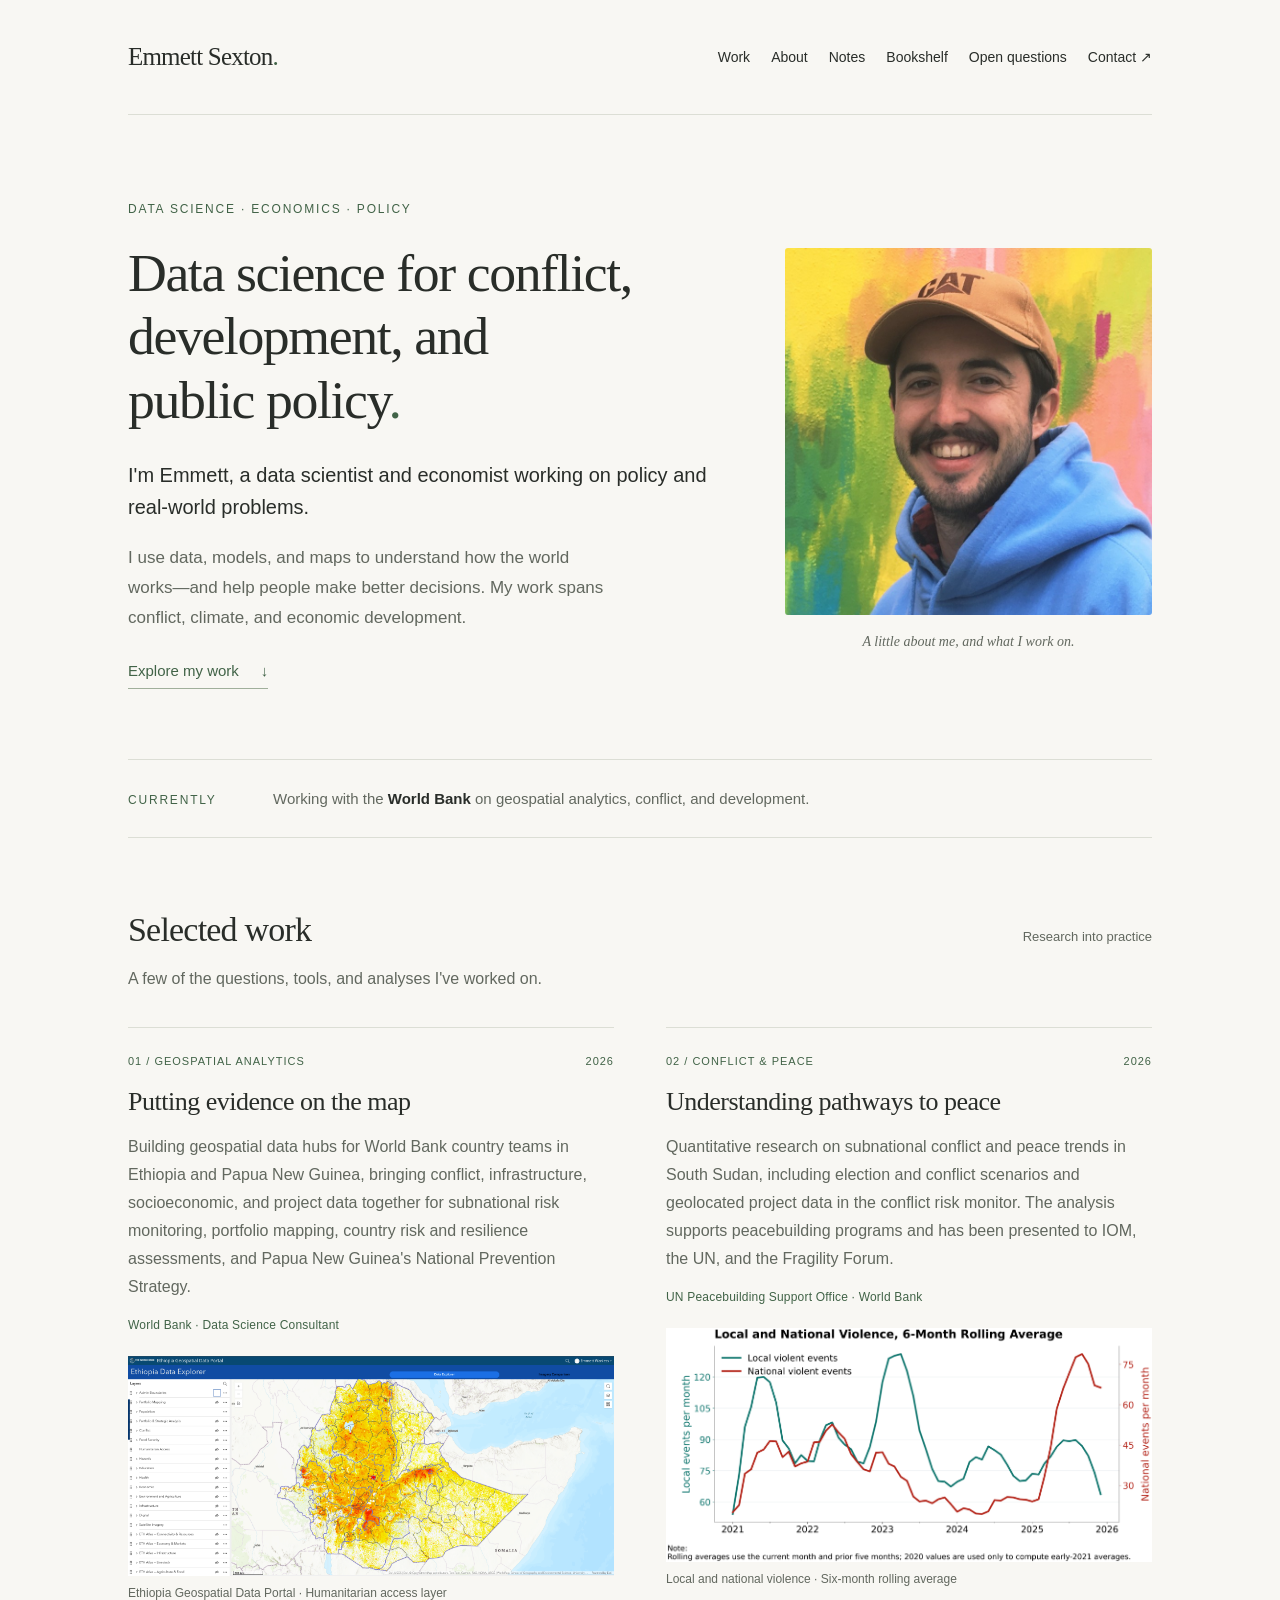
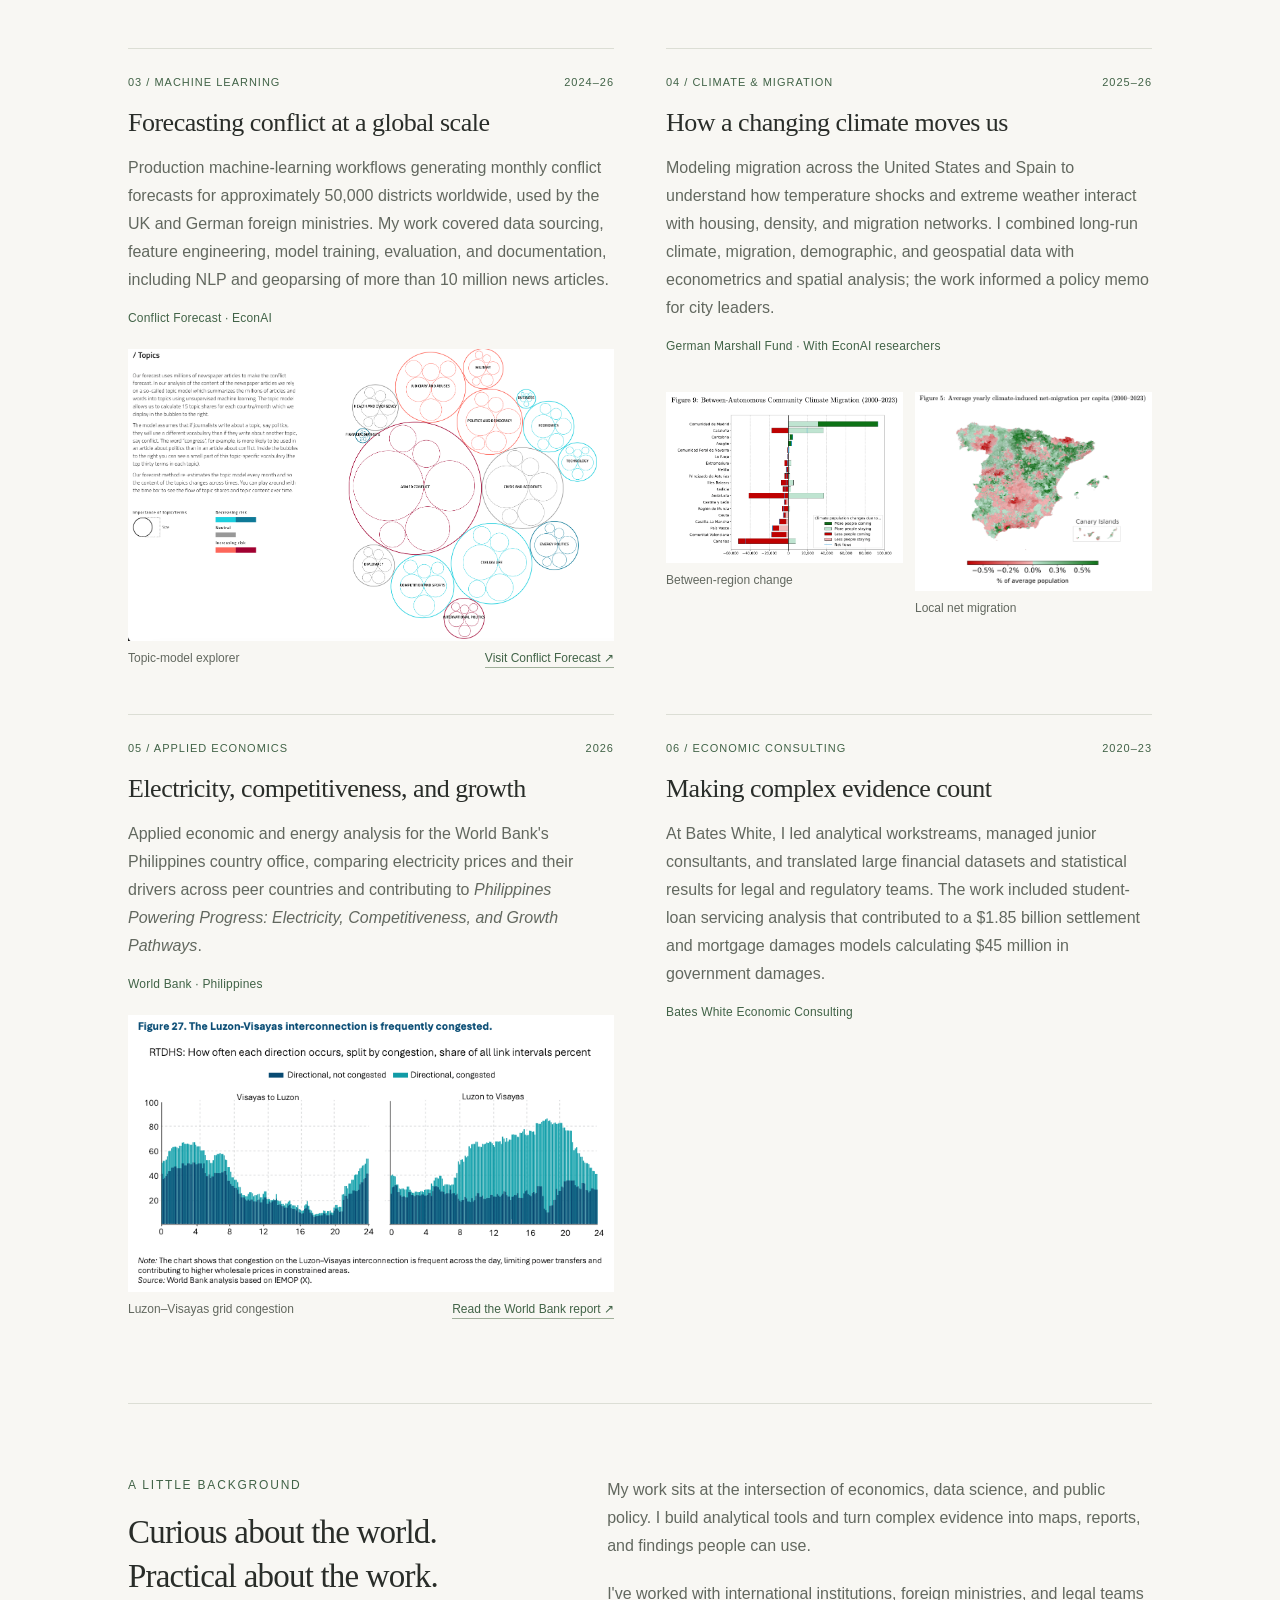
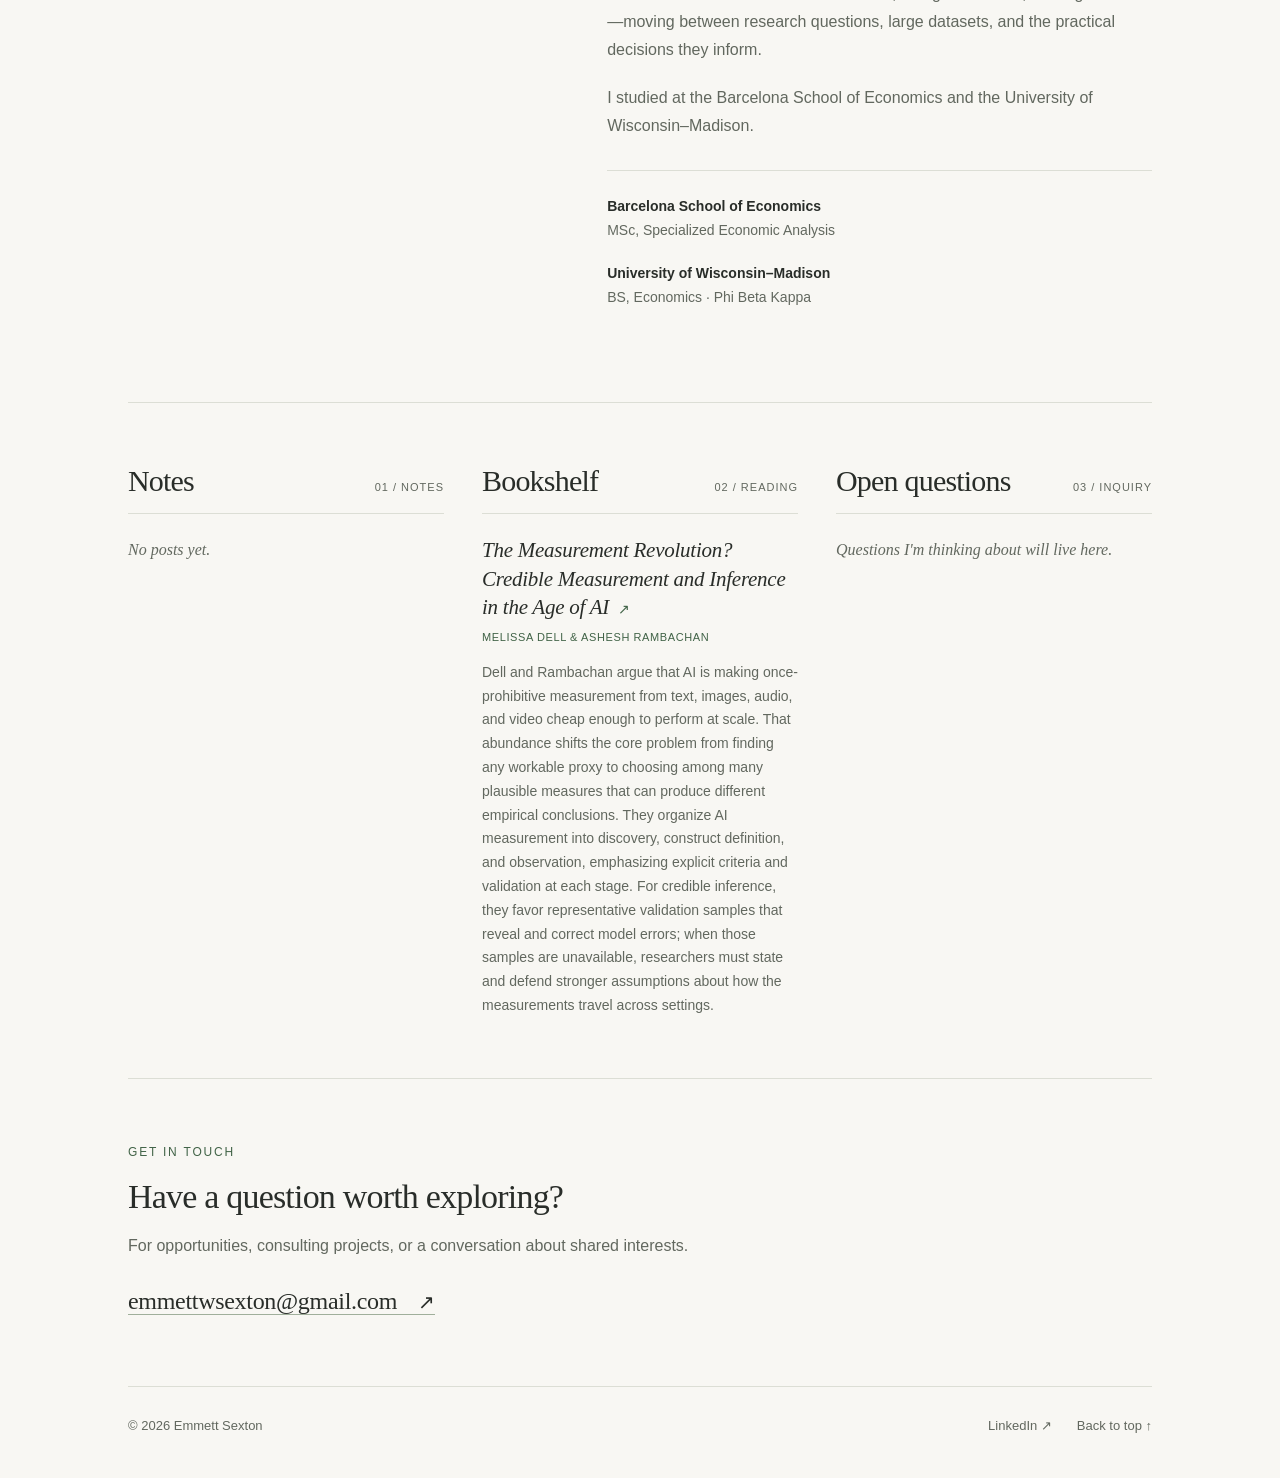
==== index.html @ 6e064595 "Add AI measurement paper to bookshelf" ====
<!doctype html>
<html lang="en">
<head>
<meta charset="utf-8">
<meta name="viewport" content="width=device-width, initial-scale=1">
<meta name="description" content="Emmett Sexton is a data scientist and economist working on policy and real-world problems. Selected work in forecasting, geospatial analytics, and economic research.">
<meta name="theme-color" content="#f8f7f3">
<title>Emmett Sexton — Data scientist & economist</title>
<link rel="stylesheet" href="styles.css">
<link rel="stylesheet" href="work.css">
</head>
<body>
<a class="skip" href="#main">Skip to content</a>
<div class="page">
<header><a class="name" href="#">Emmett Sexton<span class="name-dot">.</span></a><nav aria-label="Main navigation"><a href="#work">Work</a><a href="#about">About</a><a href="#notes">Notes</a><a href="#bookshelf">Bookshelf</a><a href="#open-questions">Open questions</a><a href="#contact">Contact <span aria-hidden="true">↗</span></a></nav></header>
<main id="main">
<section class="intro" aria-labelledby="intro-title">
<div class="intro-copy"><p class="eyebrow">DATA SCIENCE · ECONOMICS · POLICY</p><h1 id="intro-title">Data science for conflict,<br>development, and<br>public policy<span class="accent">.</span></h1><p class="lead">I'm Emmett, a data scientist and economist working on policy and real-world problems.</p><p>I use data, models, and maps to understand how the world works—and help people make better decisions. My work spans conflict, climate, and economic development.</p><a class="text-link" href="#work">Explore my work <span aria-hidden="true">↓</span></a></div>
<figure class="portrait"><img src="assets/emmett-sexton.png" alt="Emmett smiling in a blue hoodie and tan cap in front of a colorful painted wall" width="800" height="800" fetchpriority="high"><figcaption>A little about me, and what I work on.</figcaption></figure>
</section>
<section class="currently" aria-label="Current work"><span class="eyebrow">CURRENTLY</span><p>Working with the <strong>World Bank</strong> on geospatial analytics, conflict, and development.</p></section>
<section id="work" class="section"><div class="section-heading"><h2>Selected work</h2><span class="aside">Research into practice</span></div><p class="section-intro">A few of the questions, tools, and analyses I've worked on.</p>
<div class="projects">
<article class="project"><div class="project-meta"><span>01 / GEOSPATIAL ANALYTICS</span><span>2026</span></div><h3>Putting evidence on the map</h3><p>Building geospatial data hubs for World Bank country teams in Ethiopia and Papua New Guinea, bringing conflict, infrastructure, socioeconomic, and project data together for subnational risk monitoring, portfolio mapping, country risk and resilience assessments, and Papua New Guinea's National Prevention Strategy.</p><p class="project-credit">World Bank · Data Science Consultant</p><figure class="project-visual"><a class="image-link" href="assets/work/ethiopia-geospatial-portal.png" target="_blank" rel="noopener" aria-label="Open the Ethiopia Geospatial Data Portal image at full size"><img src="assets/work/ethiopia-geospatial-portal.png" alt="Ethiopia Geospatial Data Portal showing a humanitarian access layer across the country" width="1704" height="770" loading="lazy"></a><figcaption>Ethiopia Geospatial Data Portal · Humanitarian access layer</figcaption></figure></article>
<article class="project"><div class="project-meta"><span>02 / CONFLICT & PEACE</span><span>2026</span></div><h3>Understanding pathways to peace</h3><p>Quantitative research on subnational conflict and peace trends in South Sudan, including election and conflict scenarios and geolocated project data in the conflict risk monitor. The analysis supports peacebuilding programs and has been presented to IOM, the UN, and the Fragility Forum.</p><p class="project-credit">UN Peacebuilding Support Office · World Bank</p><figure class="project-visual"><a class="image-link" href="assets/work/south-sudan-local-national-violence.png" target="_blank" rel="noopener" aria-label="Open the South Sudan local and national violence chart at full size"><img src="assets/work/south-sudan-local-national-violence.png" alt="Six-month rolling averages of local and national violent events in South Sudan from 2021 through 2025" width="4050" height="1950" loading="lazy"></a><figcaption>Local and national violence · Six-month rolling average</figcaption></figure></article>
<article class="project"><div class="project-meta"><span>03 / MACHINE LEARNING</span><span>2024–26</span></div><h3>Forecasting conflict at a global scale</h3><p>Production machine-learning workflows generating monthly conflict forecasts for approximately 50,000 districts worldwide, used by the UK and German foreign ministries. My work covered data sourcing, feature engineering, model training, evaluation, and documentation, including NLP and geoparsing of more than 10 million news articles.</p><p class="project-credit">Conflict Forecast · EconAI</p><figure class="project-visual"><a class="image-link" href="https://conflictforecast.org/" target="_blank" rel="noopener" aria-label="Visit the Conflict Forecast platform"><img src="assets/work/conflict-forecast-topics.png" alt="Conflict Forecast topic explorer grouping terms from newspaper articles into topics used by the forecasting model" width="1439" height="865" loading="lazy"></a><figcaption><span>Topic-model explorer</span><a class="visual-link" href="https://conflictforecast.org/" target="_blank" rel="noopener">Visit Conflict Forecast <span aria-hidden="true">↗</span></a></figcaption></figure></article>
<article class="project"><div class="project-meta"><span>04 / CLIMATE & MIGRATION</span><span>2025–26</span></div><h3>How a changing climate moves us</h3><p>Modeling migration across the United States and Spain to understand how temperature shocks and extreme weather interact with housing, density, and migration networks. I combined long-run climate, migration, demographic, and geospatial data with econometrics and spatial analysis; the work informed a policy memo for city leaders.</p><p class="project-credit">German Marshall Fund · With EconAI researchers</p><div class="project-visuals"><figure class="project-visual"><a class="image-link" href="assets/work/spain-climate-migration-regions.png" target="_blank" rel="noopener" aria-label="Open the regional climate migration chart at full size"><img src="assets/work/spain-climate-migration-regions.png" alt="Estimated climate-induced population change across Spain's autonomous communities from 2000 to 2023" width="767" height="555" loading="lazy"></a><figcaption>Between-region change</figcaption></figure><figure class="project-visual"><a class="image-link" href="assets/work/spain-climate-migration-map.png" target="_blank" rel="noopener" aria-label="Open the climate-induced net migration map at full size"><img src="assets/work/spain-climate-migration-map.png" alt="Map of estimated average annual climate-induced net migration per capita across Spain from 2000 to 2023" width="576" height="485" loading="lazy"></a><figcaption>Local net migration</figcaption></figure></div></article>
<article class="project"><div class="project-meta"><span>05 / APPLIED ECONOMICS</span><span>2026</span></div><h3>Electricity, competitiveness, and growth</h3><p>Applied economic and energy analysis for the World Bank's Philippines country office, comparing electricity prices and their drivers across peer countries and contributing to <em>Philippines Powering Progress: Electricity, Competitiveness, and Growth Pathways</em>.</p><p class="project-credit">World Bank · Philippines</p><figure class="project-visual"><a class="image-link" href="https://documents.worldbank.org/en/publication/documents-reports/documentdetail/099080226035594069" target="_blank" rel="noopener" aria-label="Open the World Bank Philippines electricity report"><img src="assets/work/philippines-grid-congestion.png" alt="Chart showing frequent congestion on the Luzon–Visayas electricity interconnection throughout the day" width="691" height="394" loading="lazy"></a><figcaption><span>Luzon–Visayas grid congestion</span><a class="visual-link" href="https://documents.worldbank.org/en/publication/documents-reports/documentdetail/099080226035594069" target="_blank" rel="noopener">Read the World Bank report <span aria-hidden="true">↗</span></a></figcaption></figure></article>
<article class="project"><div class="project-meta"><span>06 / ECONOMIC CONSULTING</span><span>2020–23</span></div><h3>Making complex evidence count</h3><p>At Bates White, I led analytical workstreams, managed junior consultants, and translated large financial datasets and statistical results for legal and regulatory teams. The work included student-loan servicing analysis that contributed to a $1.85 billion settlement and mortgage damages models calculating $45 million in government damages.</p><p class="project-credit">Bates White Economic Consulting</p></article>
</div></section>
<section id="about" class="section about"><div><p class="eyebrow">A LITTLE BACKGROUND</p><h2>Curious about the world.<br>Practical about the work.</h2></div><div class="about-copy"><p>My work sits at the intersection of economics, data science, and public policy. I build analytical tools and turn complex evidence into maps, reports, and findings people can use.</p><p>I've worked with international institutions, foreign ministries, and legal teams—moving between research questions, large datasets, and the practical decisions they inform.</p><p>I studied at the Barcelona School of Economics and the University of Wisconsin–Madison.</p><div class="education"><div><p><strong>Barcelona School of Economics</strong><br>MSc, Specialized Economic Analysis</p></div><div><p><strong>University of Wisconsin–Madison</strong><br>BS, Economics · Phi Beta Kappa</p></div></div></div></section>
<div class="shelves"><section id="notes" class="shelf"><div class="section-heading"><h2>Notes</h2><span class="aside">01 / NOTES</span></div><p class="empty">No posts yet.</p></section><section id="bookshelf" class="shelf"><div class="section-heading"><h2>Bookshelf</h2><span class="aside">02 / READING</span></div><article class="book-entry"><h3><a href="https://arxiv.org/pdf/2608.23524" target="_blank" rel="noopener"><em>The Measurement Revolution? Credible Measurement and Inference in the Age of AI</em> <span aria-hidden="true">↗</span></a></h3><p class="book-meta">Melissa Dell &amp; Ashesh Rambachan</p><p class="book-summary">Dell and Rambachan argue that AI is making once-prohibitive measurement from text, images, audio, and video cheap enough to perform at scale. That abundance shifts the core problem from finding any workable proxy to choosing among many plausible measures that can produce different empirical conclusions. They organize AI measurement into discovery, construct definition, and observation, emphasizing explicit criteria and validation at each stage. For credible inference, they favor representative validation samples that reveal and correct model errors; when those samples are unavailable, researchers must state and defend stronger assumptions about how the measurements travel across settings.</p></article></section><section id="open-questions" class="shelf"><div class="section-heading"><h2>Open questions</h2><span class="aside">03 / INQUIRY</span></div><p class="empty">Questions I'm thinking about will live here.</p></section></div>
<section id="contact" class="section contact"><p class="eyebrow">GET IN TOUCH</p><h2>Have a question worth exploring?</h2><p>For opportunities, consulting projects, or a conversation about shared interests.</p><a class="email" href="mailto:emmettwsexton@gmail.com">emmettwsexton@gmail.com <span aria-hidden="true">↗</span></a></section>
</main><footer><span>© 2026 Emmett Sexton</span><div><a href="https://www.linkedin.com/in/emmett-sexton/">LinkedIn <span aria-hidden="true">↗</span></a><a href="#">Back to top ↑</a></div></footer>
</div>
</body></html>
---- styles.css ----
:root{color-scheme:light;--paper:#f8f7f3;--ink:#292d29;--muted:#62685f;--green:#416347;--line:#dcded5;--soft:#eeefe8}*{box-sizing:border-box}html{scroll-behavior:smooth;scroll-padding-top:35px}body{margin:0;background:var(--paper);color:var(--ink);font:17px/1.75 -apple-system,BlinkMacSystemFont,"Segoe UI",sans-serif;-webkit-font-smoothing:antialiased}.page{max-width:1120px;margin:auto;padding:0 48px}a{color:inherit;text-decoration:none}a:hover{color:var(--green)}a:focus-visible{outline:2px solid var(--green);outline-offset:6px}.skip{position:absolute;top:-100px;left:16px;background:var(--paper);padding:12px;z-index:2}.skip:focus{top:10px}header{display:flex;align-items:center;justify-content:space-between;gap:24px;padding:35px 0;border-bottom:1px solid var(--line)}.name{font-family:Georgia,serif;font-size:25px;letter-spacing:-.8px}.name-dot{color:var(--green)}nav{display:flex;gap:21px;font-size:14px}nav a{padding:6px 0;white-space:nowrap}.intro{display:grid;grid-template-columns:1.6fr 1fr;gap:70px;align-items:center;padding:85px 0 70px}.eyebrow{font:500 12px/1.5 -apple-system,BlinkMacSystemFont,"Segoe UI",sans-serif;letter-spacing:1.8px;color:var(--green);margin:0 0 24px}h1,h2,h3{font-family:Georgia,"Times New Roman",serif;font-weight:400;line-height:1.18;letter-spacing:-1.4px}h1{font-size:clamp(36px,4.2vw,54px);margin:0 0 27px}.accent{color:var(--green)}p{margin:0 0 20px}.lead{font-size:20px;line-height:1.6}.intro-copy>p:not(.eyebrow):not(.lead){color:var(--muted);max-width:490px}.text-link{display:inline-flex;gap:22px;align-items:center;font-size:15px;color:var(--green);border-bottom:1px solid #a0af9b;padding-bottom:3px;margin-top:6px}.portrait{margin:15px 0 0;transform:none}.portrait img{display:block;width:100%;height:auto;aspect-ratio:1;object-fit:cover;border-radius:3px}.portrait figcaption{font-family:Georgia,serif;font-size:14px;font-style:italic;text-align:center;color:var(--muted);margin-top:15px;transform:none}.currently{display:grid;grid-template-columns:125px 1fr;gap:20px;padding:26px 0;border-top:1px solid var(--line);border-bottom:1px solid var(--line);align-items:baseline}.currently .eyebrow{margin:0}.currently p{font-size:15px;line-height:1.7;margin:0;color:var(--muted)}strong{font-weight:550;color:var(--ink)}.section{padding:72px 0;border-bottom:1px solid var(--line)}.section-heading{display:flex;justify-content:space-between;align-items:baseline;gap:16px}h2{font-size:34px;margin:0 0 15px;letter-spacing:-.8px}.aside{font-size:13px;color:var(--muted)}.section-intro{color:var(--muted);font-size:16px;margin-bottom:34px}.projects{display:grid;grid-template-columns:1fr 1fr;column-gap:52px;row-gap:34px}.project{border-top:1px solid var(--line);padding-top:24px}.project-meta{display:flex;justify-content:space-between;gap:10px;color:var(--green);font-size:11px;letter-spacing:1px;margin-bottom:16px}.project h3{font-size:26px;letter-spacing:-.5px;margin:0 0 15px}.project>p{font-size:16px;color:var(--muted);line-height:1.75;margin-bottom:15px}.project>.project-credit{font-size:12px;line-height:1.5;color:var(--green);letter-spacing:.2px}.about{display:grid;grid-template-columns:1fr 1.3fr;gap:60px}.about h2{font-size:33px;line-height:1.35}.about .eyebrow{margin-bottom:16px}.about-copy{font-size:16px;color:var(--muted)}.education{margin-top:30px;border-top:1px solid var(--line);padding-top:24px}.education>div{display:flex;gap:24px}.education p{font-size:14px;line-height:1.7}.shelves{display:grid;grid-template-columns:repeat(3,1fr);gap:38px;padding:60px 0;border-bottom:1px solid var(--line)}.shelf h2{font-size:30px}.shelf .aside{font-size:11px;letter-spacing:1px}.empty,.book-entry{padding-top:22px;border-top:1px solid var(--line)}.empty{font-family:Georgia,serif;font-style:italic;color:var(--muted);font-size:16px;margin-bottom:0}.book-entry h3{font-size:21px;line-height:1.35;letter-spacing:-.25px;margin:0 0 8px}.book-entry h3 span{font-family:-apple-system,BlinkMacSystemFont,"Segoe UI",sans-serif;font-size:14px;color:var(--green);margin-left:4px}.book-meta{font-size:11px;line-height:1.5;letter-spacing:.6px;text-transform:uppercase;color:var(--green);margin-bottom:15px}.book-summary{font-size:14px;line-height:1.7;color:var(--muted);margin-bottom:0}.contact{padding:64px 0}.contact .eyebrow{margin-bottom:16px}.contact p:not(.eyebrow){color:var(--muted);font-size:16px}.email{font-family:Georgia,serif;font-size:24px;letter-spacing:-.3px;border-bottom:1px solid #a0af9b;overflow-wrap:anywhere}.email span{font-family:Arial,sans-serif;font-size:20px;margin-left:15px}footer{display:flex;justify-content:space-between;gap:20px;padding:28px 0 40px;font-size:13px;color:var(--muted)}footer div{display:flex;gap:25px}@media(min-width:1500px){.intro{padding-top:100px;padding-bottom:85px}}@media(max-width:860px){header{align-items:flex-start;flex-direction:column}nav{gap:20px;flex-wrap:wrap}}@media(max-width:760px){.page{padding:0 25px}header{padding:23px 0;gap:14px}nav{gap:8px 20px}.intro{grid-template-columns:1fr;gap:36px;padding:48px 0}.intro-copy{max-width:550px}.portrait{width:225px;justify-self:start;margin:0 0 0 5px}.portrait figcaption{font-size:12px}h1{font-size:43px}.currently{grid-template-columns:1fr;gap:10px}.projects{grid-template-columns:1fr;gap:30px}.section{padding:48px 0}.about{grid-template-columns:1fr;gap:18px}.shelves{grid-template-columns:1fr;gap:38px;padding:42px 0}.shelf .section-heading{display:flex}.shelf .aside{display:block}.section-heading>.aside{display:none}.email{font-size:20px}footer{flex-wrap:wrap}}@media(prefers-reduced-motion:reduce){html{scroll-behavior:auto}}
---- work.css ----
.project-visual {
  margin: 22px 0 12px;
}

.image-link {
  display: block;
  overflow: hidden;
  line-height: 0;
}

.image-link img {
  display: block;
  width: 100%;
  height: auto;
  transition: opacity .2s;
}

.image-link:hover img {
  opacity: .88;
}

.image-link:focus-visible {
  outline: 2px solid var(--green);
  outline-offset: 4px;
}

.project-visual figcaption {
  display: flex;
  justify-content: space-between;
  gap: 12px;
  margin-top: 8px;
  color: var(--muted);
  font-size: 12px;
  line-height: 1.5;
}

.visual-link {
  color: var(--green);
  border-bottom: 1px solid #a0af9b;
  white-space: nowrap;
}

.project-visuals {
  display: grid;
  grid-template-columns: 1fr 1fr;
  gap: 12px;
}

.project-visuals .project-visual {
  margin-bottom: 12px;
}

.project-visuals figcaption {
  display: block;
}

@media (max-width: 760px) {
  h1 {
    font-size: 40px;
  }
}

@media (max-width: 430px) {
  .project-visual figcaption {
    display: block;
  }

  .visual-link {
    display: inline-block;
    margin-top: 5px;
    white-space: normal;
  }
}

@media (prefers-reduced-motion: reduce) {
  .image-link img {
    transition: none;
  }
}
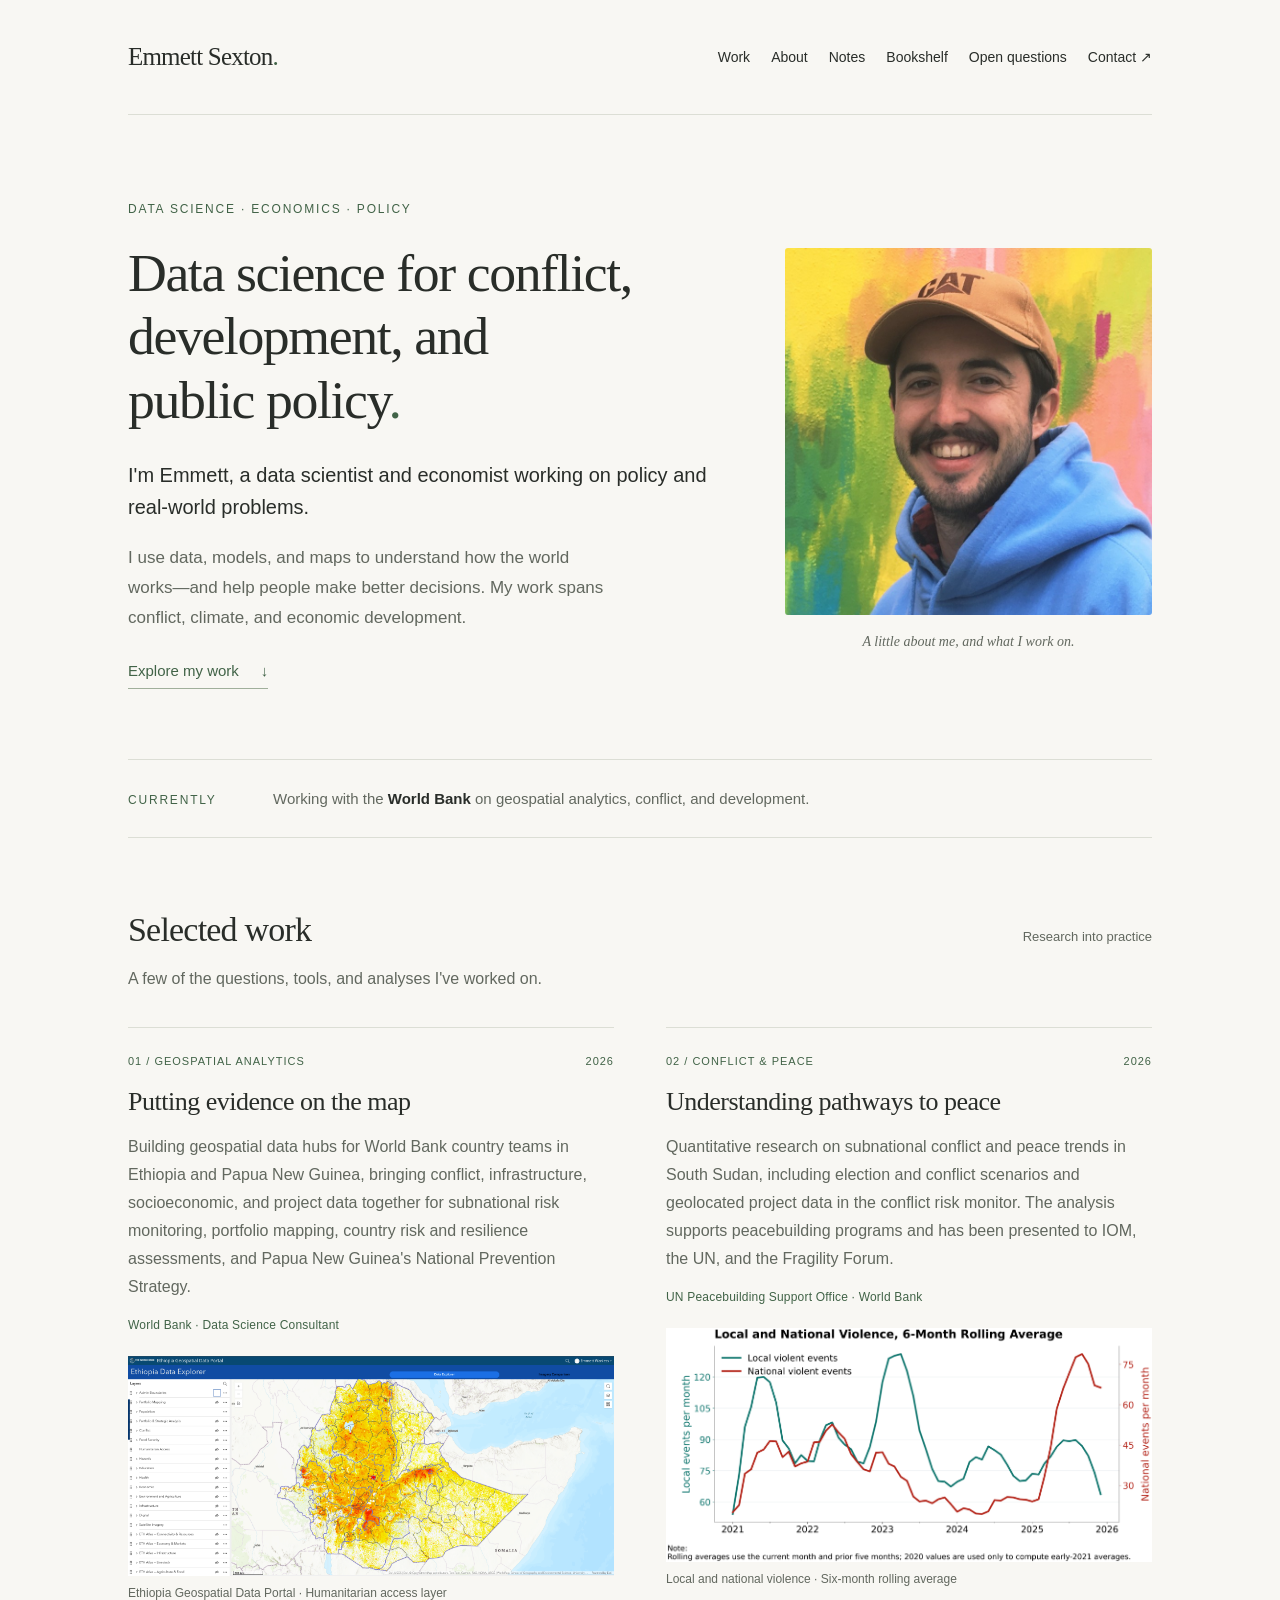
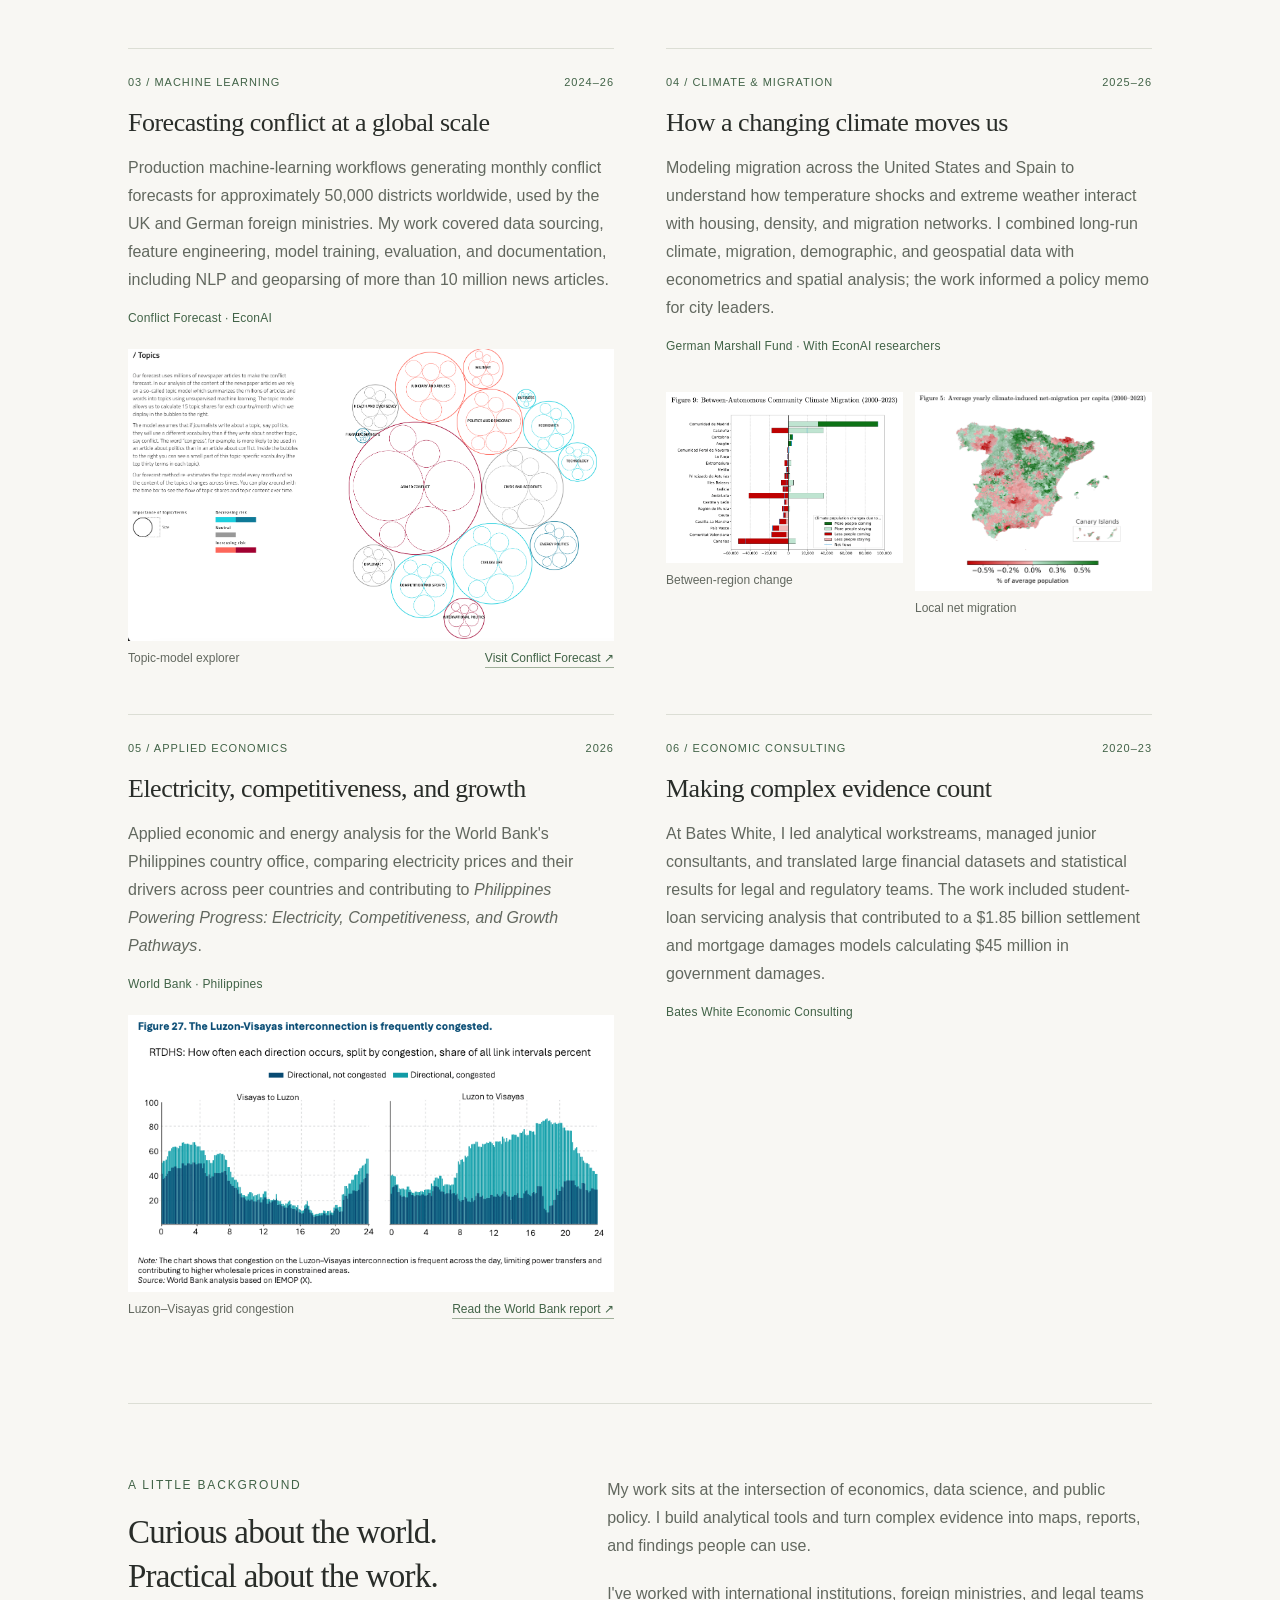
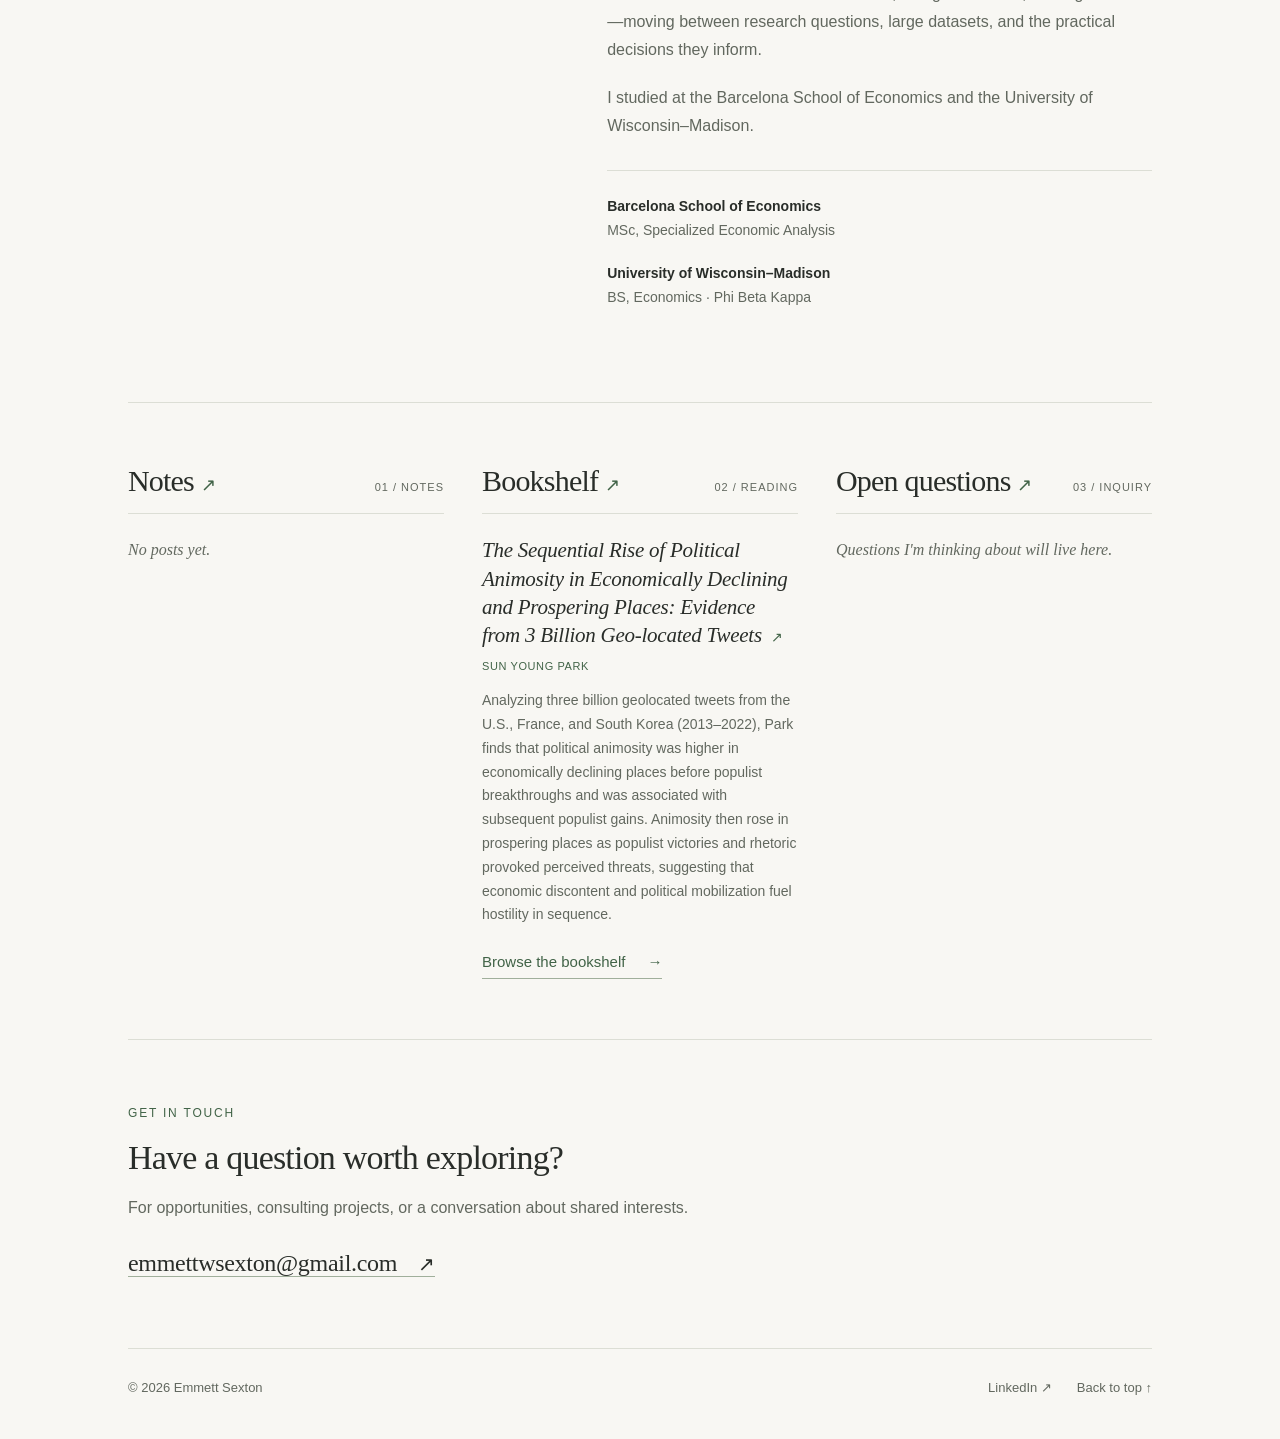
==== commit 0935998e: "Add reading summary and dedicated notes bookshelf and questions pages" ====
--- a/index.html
+++ b/index.html
@@ -12,7 +12,7 @@
 <body>
 <a class="skip" href="#main">Skip to content</a>
 <div class="page">
-<header><a class="name" href="#">Emmett Sexton<span class="name-dot">.</span></a><nav aria-label="Main navigation"><a href="#work">Work</a><a href="#about">About</a><a href="#notes">Notes</a><a href="#bookshelf">Bookshelf</a><a href="#open-questions">Open questions</a><a href="#contact">Contact <span aria-hidden="true">↗</span></a></nav></header>
+<header><a class="name" href="#">Emmett Sexton<span class="name-dot">.</span></a><nav aria-label="Main navigation"><a href="#work">Work</a><a href="#about">About</a><a href="notes.html">Notes</a><a href="bookshelf.html">Bookshelf</a><a href="questions.html">Open questions</a><a href="#contact">Contact <span aria-hidden="true">↗</span></a></nav></header>
 <main id="main">
 <section class="intro" aria-labelledby="intro-title">
 <div class="intro-copy"><p class="eyebrow">DATA SCIENCE · ECONOMICS · POLICY</p><h1 id="intro-title">Data science for conflict,<br>development, and<br>public policy<span class="accent">.</span></h1><p class="lead">I'm Emmett, a data scientist and economist working on policy and real-world problems.</p><p>I use data, models, and maps to understand how the world works—and help people make better decisions. My work spans conflict, climate, and economic development.</p><a class="text-link" href="#work">Explore my work <span aria-hidden="true">↓</span></a></div>
@@ -29,7 +29,7 @@
 <article class="project"><div class="project-meta"><span>06 / ECONOMIC CONSULTING</span><span>2020–23</span></div><h3>Making complex evidence count</h3><p>At Bates White, I led analytical workstreams, managed junior consultants, and translated large financial datasets and statistical results for legal and regulatory teams. The work included student-loan servicing analysis that contributed to a $1.85 billion settlement and mortgage damages models calculating $45 million in government damages.</p><p class="project-credit">Bates White Economic Consulting</p></article>
 </div></section>
 <section id="about" class="section about"><div><p class="eyebrow">A LITTLE BACKGROUND</p><h2>Curious about the world.<br>Practical about the work.</h2></div><div class="about-copy"><p>My work sits at the intersection of economics, data science, and public policy. I build analytical tools and turn complex evidence into maps, reports, and findings people can use.</p><p>I've worked with international institutions, foreign ministries, and legal teams—moving between research questions, large datasets, and the practical decisions they inform.</p><p>I studied at the Barcelona School of Economics and the University of Wisconsin–Madison.</p><div class="education"><div><p><strong>Barcelona School of Economics</strong><br>MSc, Specialized Economic Analysis</p></div><div><p><strong>University of Wisconsin–Madison</strong><br>BS, Economics · Phi Beta Kappa</p></div></div></div></section>
-<div class="shelves"><section id="notes" class="shelf"><div class="section-heading"><h2>Notes</h2><span class="aside">01 / NOTES</span></div><p class="empty">No posts yet.</p></section><section id="bookshelf" class="shelf"><div class="section-heading"><h2>Bookshelf</h2><span class="aside">02 / READING</span></div><article class="book-entry"><h3><a href="https://arxiv.org/pdf/2608.23524" target="_blank" rel="noopener"><em>The Measurement Revolution? Credible Measurement and Inference in the Age of AI</em> <span aria-hidden="true">↗</span></a></h3><p class="book-meta">Melissa Dell &amp; Ashesh Rambachan</p><p class="book-summary">Dell and Rambachan argue that AI is making once-prohibitive measurement from text, images, audio, and video cheap enough to perform at scale. That abundance shifts the core problem from finding any workable proxy to choosing among many plausible measures that can produce different empirical conclusions. They organize AI measurement into discovery, construct definition, and observation, emphasizing explicit criteria and validation at each stage. For credible inference, they favor representative validation samples that reveal and correct model errors; when those samples are unavailable, researchers must state and defend stronger assumptions about how the measurements travel across settings.</p></article></section><section id="open-questions" class="shelf"><div class="section-heading"><h2>Open questions</h2><span class="aside">03 / INQUIRY</span></div><p class="empty">Questions I'm thinking about will live here.</p></section></div>
+<div class="shelves"><section id="notes" class="shelf"><div class="section-heading"><h2><a href="notes.html">Notes <span class="page-arrow" aria-hidden="true">↗</span></a></h2><span class="aside">01 / NOTES</span></div><p class="empty">No posts yet.</p></section><section id="bookshelf" class="shelf"><div class="section-heading"><h2><a href="bookshelf.html">Bookshelf <span class="page-arrow" aria-hidden="true">↗</span></a></h2><span class="aside">02 / READING</span></div><article class="book-entry"><h3><a href="https://drive.google.com/file/d/1o565LpkcCTs15w26WUc_5hYeRGxbMek4/view" target="_blank" rel="noopener"><em>The Sequential Rise of Political Animosity in Economically Declining and Prospering Places: Evidence from 3 Billion Geo-located Tweets</em> <span aria-hidden="true">↗</span></a></h3><p class="book-meta">Sun Young Park</p><p class="book-summary">Analyzing three billion geolocated tweets from the U.S., France, and South Korea (2013–2022), Park finds that political animosity was higher in economically declining places before populist breakthroughs and was associated with subsequent populist gains. Animosity then rose in prospering places as populist victories and rhetoric provoked perceived threats, suggesting that economic discontent and political mobilization fuel hostility in sequence.</p></article><a class="text-link" href="bookshelf.html">Browse the bookshelf <span aria-hidden="true">→</span></a></section><section id="open-questions" class="shelf"><div class="section-heading"><h2><a href="questions.html">Open questions <span class="page-arrow" aria-hidden="true">↗</span></a></h2><span class="aside">03 / INQUIRY</span></div><p class="empty">Questions I'm thinking about will live here.</p></section></div>
 <section id="contact" class="section contact"><p class="eyebrow">GET IN TOUCH</p><h2>Have a question worth exploring?</h2><p>For opportunities, consulting projects, or a conversation about shared interests.</p><a class="email" href="mailto:emmettwsexton@gmail.com">emmettwsexton@gmail.com <span aria-hidden="true">↗</span></a></section>
 </main><footer><span>© 2026 Emmett Sexton</span><div><a href="https://www.linkedin.com/in/emmett-sexton/">LinkedIn <span aria-hidden="true">↗</span></a><a href="#">Back to top ↑</a></div></footer>
 </div>
--- a/styles.css
+++ b/styles.css
@@ -1 +1,3 @@
 :root{color-scheme:light;--paper:#f8f7f3;--ink:#292d29;--muted:#62685f;--green:#416347;--line:#dcded5;--soft:#eeefe8}*{box-sizing:border-box}html{scroll-behavior:smooth;scroll-padding-top:35px}body{margin:0;background:var(--paper);color:var(--ink);font:17px/1.75 -apple-system,BlinkMacSystemFont,"Segoe UI",sans-serif;-webkit-font-smoothing:antialiased}.page{max-width:1120px;margin:auto;padding:0 48px}a{color:inherit;text-decoration:none}a:hover{color:var(--green)}a:focus-visible{outline:2px solid var(--green);outline-offset:6px}.skip{position:absolute;top:-100px;left:16px;background:var(--paper);padding:12px;z-index:2}.skip:focus{top:10px}header{display:flex;align-items:center;justify-content:space-between;gap:24px;padding:35px 0;border-bottom:1px solid var(--line)}.name{font-family:Georgia,serif;font-size:25px;letter-spacing:-.8px}.name-dot{color:var(--green)}nav{display:flex;gap:21px;font-size:14px}nav a{padding:6px 0;white-space:nowrap}.intro{display:grid;grid-template-columns:1.6fr 1fr;gap:70px;align-items:center;padding:85px 0 70px}.eyebrow{font:500 12px/1.5 -apple-system,BlinkMacSystemFont,"Segoe UI",sans-serif;letter-spacing:1.8px;color:var(--green);margin:0 0 24px}h1,h2,h3{font-family:Georgia,"Times New Roman",serif;font-weight:400;line-height:1.18;letter-spacing:-1.4px}h1{font-size:clamp(36px,4.2vw,54px);margin:0 0 27px}.accent{color:var(--green)}p{margin:0 0 20px}.lead{font-size:20px;line-height:1.6}.intro-copy>p:not(.eyebrow):not(.lead){color:var(--muted);max-width:490px}.text-link{display:inline-flex;gap:22px;align-items:center;font-size:15px;color:var(--green);border-bottom:1px solid #a0af9b;padding-bottom:3px;margin-top:6px}.portrait{margin:15px 0 0;transform:none}.portrait img{display:block;width:100%;height:auto;aspect-ratio:1;object-fit:cover;border-radius:3px}.portrait figcaption{font-family:Georgia,serif;font-size:14px;font-style:italic;text-align:center;color:var(--muted);margin-top:15px;transform:none}.currently{display:grid;grid-template-columns:125px 1fr;gap:20px;padding:26px 0;border-top:1px solid var(--line);border-bottom:1px solid var(--line);align-items:baseline}.currently .eyebrow{margin:0}.currently p{font-size:15px;line-height:1.7;margin:0;color:var(--muted)}strong{font-weight:550;color:var(--ink)}.section{padding:72px 0;border-bottom:1px solid var(--line)}.section-heading{display:flex;justify-content:space-between;align-items:baseline;gap:16px}h2{font-size:34px;margin:0 0 15px;letter-spacing:-.8px}.aside{font-size:13px;color:var(--muted)}.section-intro{color:var(--muted);font-size:16px;margin-bottom:34px}.projects{display:grid;grid-template-columns:1fr 1fr;column-gap:52px;row-gap:34px}.project{border-top:1px solid var(--line);padding-top:24px}.project-meta{display:flex;justify-content:space-between;gap:10px;color:var(--green);font-size:11px;letter-spacing:1px;margin-bottom:16px}.project h3{font-size:26px;letter-spacing:-.5px;margin:0 0 15px}.project>p{font-size:16px;color:var(--muted);line-height:1.75;margin-bottom:15px}.project>.project-credit{font-size:12px;line-height:1.5;color:var(--green);letter-spacing:.2px}.about{display:grid;grid-template-columns:1fr 1.3fr;gap:60px}.about h2{font-size:33px;line-height:1.35}.about .eyebrow{margin-bottom:16px}.about-copy{font-size:16px;color:var(--muted)}.education{margin-top:30px;border-top:1px solid var(--line);padding-top:24px}.education>div{display:flex;gap:24px}.education p{font-size:14px;line-height:1.7}.shelves{display:grid;grid-template-columns:repeat(3,1fr);gap:38px;padding:60px 0;border-bottom:1px solid var(--line)}.shelf h2{font-size:30px}.shelf .aside{font-size:11px;letter-spacing:1px}.empty,.book-entry{padding-top:22px;border-top:1px solid var(--line)}.empty{font-family:Georgia,serif;font-style:italic;color:var(--muted);font-size:16px;margin-bottom:0}.book-entry h3{font-size:21px;line-height:1.35;letter-spacing:-.25px;margin:0 0 8px}.book-entry h3 span{font-family:-apple-system,BlinkMacSystemFont,"Segoe UI",sans-serif;font-size:14px;color:var(--green);margin-left:4px}.book-meta{font-size:11px;line-height:1.5;letter-spacing:.6px;text-transform:uppercase;color:var(--green);margin-bottom:15px}.book-summary{font-size:14px;line-height:1.7;color:var(--muted);margin-bottom:0}.contact{padding:64px 0}.contact .eyebrow{margin-bottom:16px}.contact p:not(.eyebrow){color:var(--muted);font-size:16px}.email{font-family:Georgia,serif;font-size:24px;letter-spacing:-.3px;border-bottom:1px solid #a0af9b;overflow-wrap:anywhere}.email span{font-family:Arial,sans-serif;font-size:20px;margin-left:15px}footer{display:flex;justify-content:space-between;gap:20px;padding:28px 0 40px;font-size:13px;color:var(--muted)}footer div{display:flex;gap:25px}@media(min-width:1500px){.intro{padding-top:100px;padding-bottom:85px}}@media(max-width:860px){header{align-items:flex-start;flex-direction:column}nav{gap:20px;flex-wrap:wrap}}@media(max-width:760px){.page{padding:0 25px}header{padding:23px 0;gap:14px}nav{gap:8px 20px}.intro{grid-template-columns:1fr;gap:36px;padding:48px 0}.intro-copy{max-width:550px}.portrait{width:225px;justify-self:start;margin:0 0 0 5px}.portrait figcaption{font-size:12px}h1{font-size:43px}.currently{grid-template-columns:1fr;gap:10px}.projects{grid-template-columns:1fr;gap:30px}.section{padding:48px 0}.about{grid-template-columns:1fr;gap:18px}.shelves{grid-template-columns:1fr;gap:38px;padding:42px 0}.shelf .section-heading{display:flex}.shelf .aside{display:block}.section-heading>.aside{display:none}.email{font-size:20px}footer{flex-wrap:wrap}}@media(prefers-reduced-motion:reduce){html{scroll-behavior:auto}}
+
+.page-arrow{font-family:Arial,sans-serif;font-size:18px;color:var(--green)}nav a[aria-current="page"]{color:var(--green);border-bottom:1px solid var(--green)}.collection-page{max-width:760px;min-height:65vh;padding:40px 0 72px}.collection-page>section{margin-top:48px}.collection-page .book-entry{padding:28px 0;margin-top:26px}.collection-page .book-entry h3{font-size:27px}.collection-page .book-summary{font-size:16px}.collection-page .book-meta{font-size:12px}.shelf>.text-link{margin-top:22px}@media(max-width:760px){.collection-page{padding:28px 0 48px}.collection-page>section{margin-top:36px}.collection-page .book-entry h3{font-size:24px}}
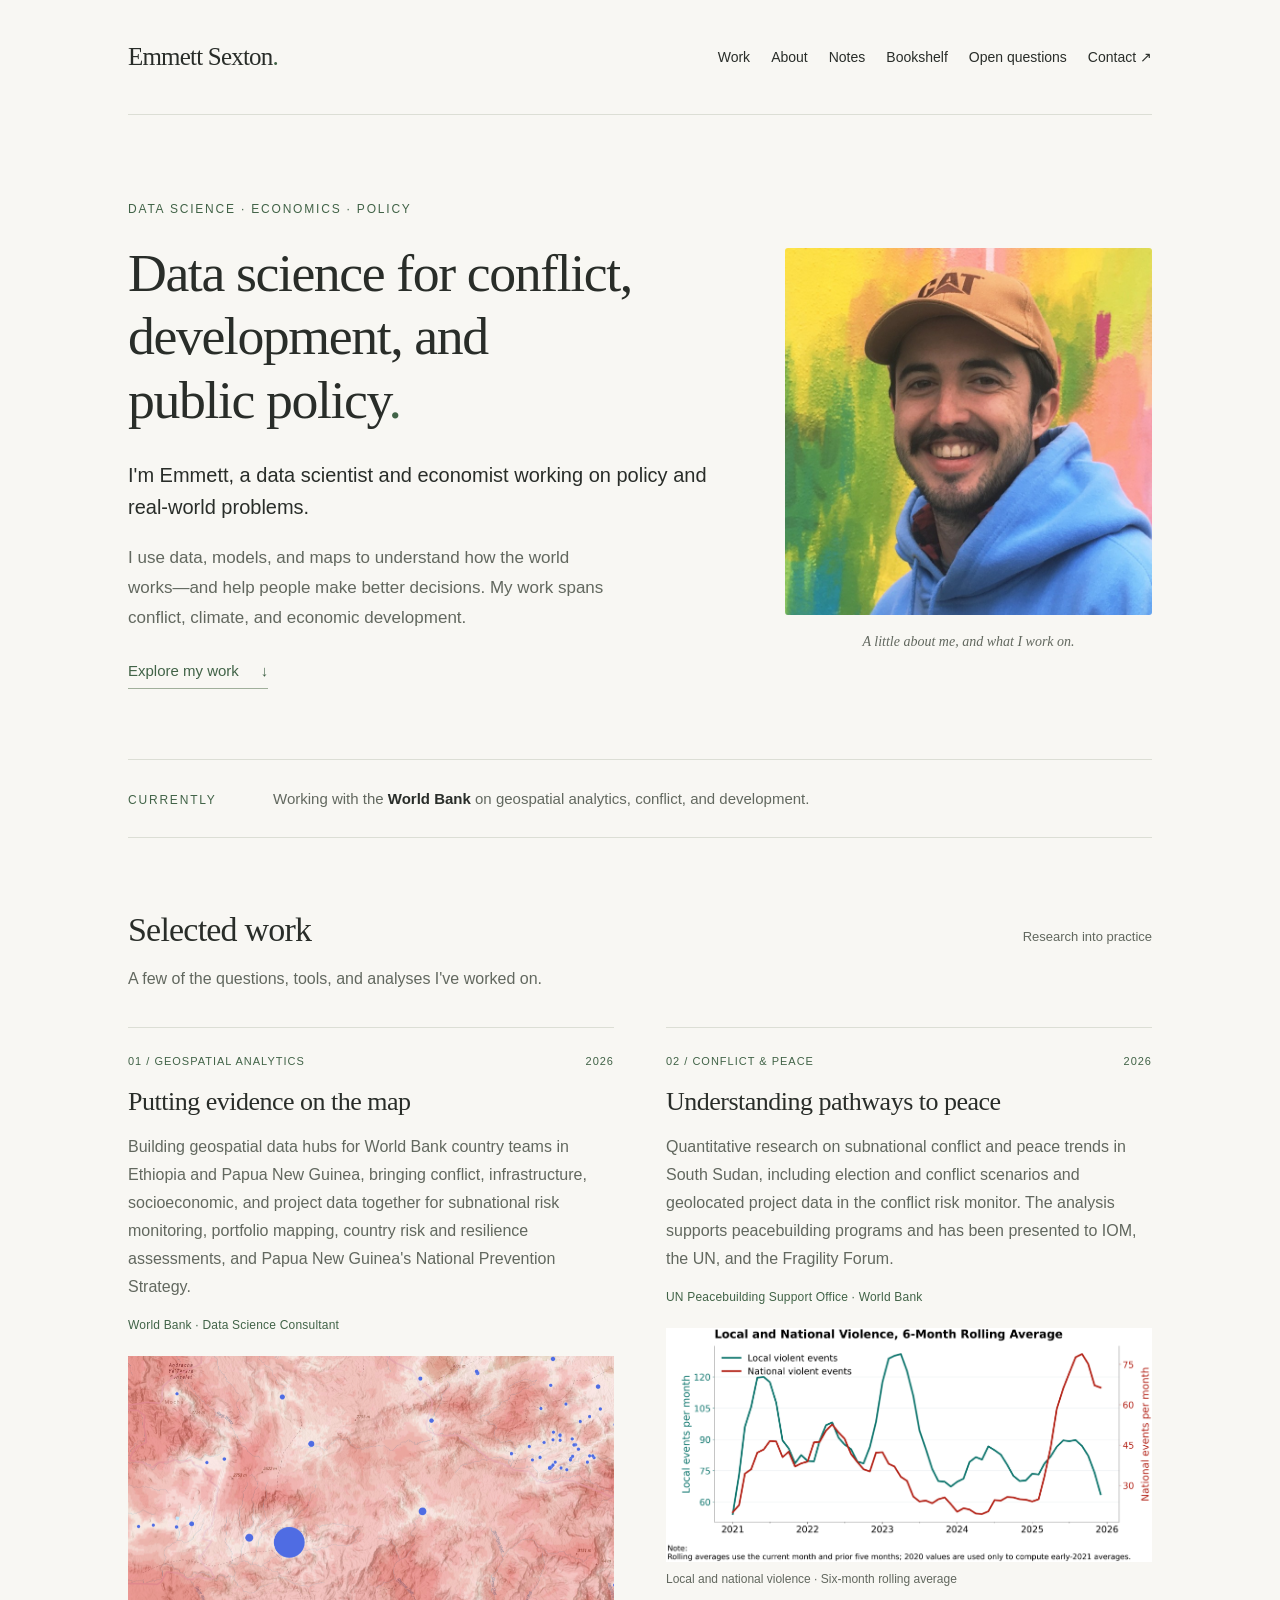
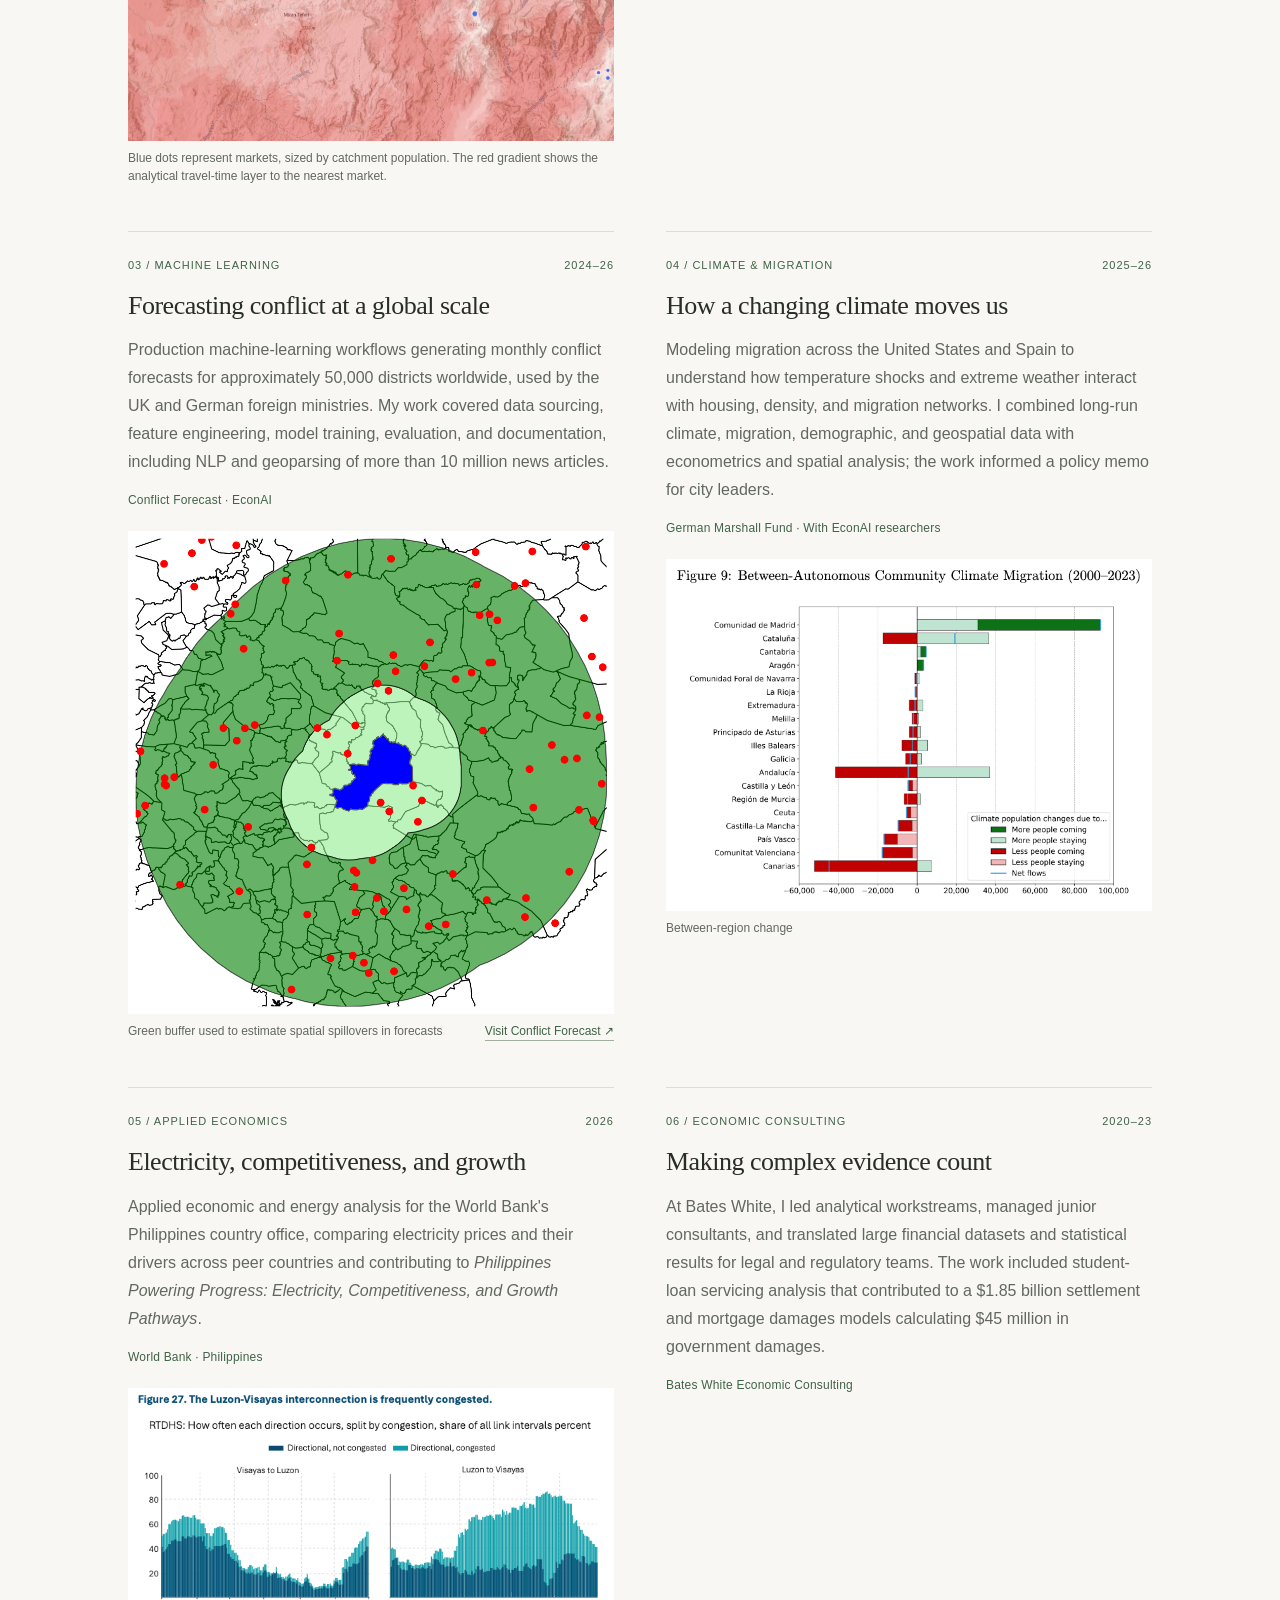
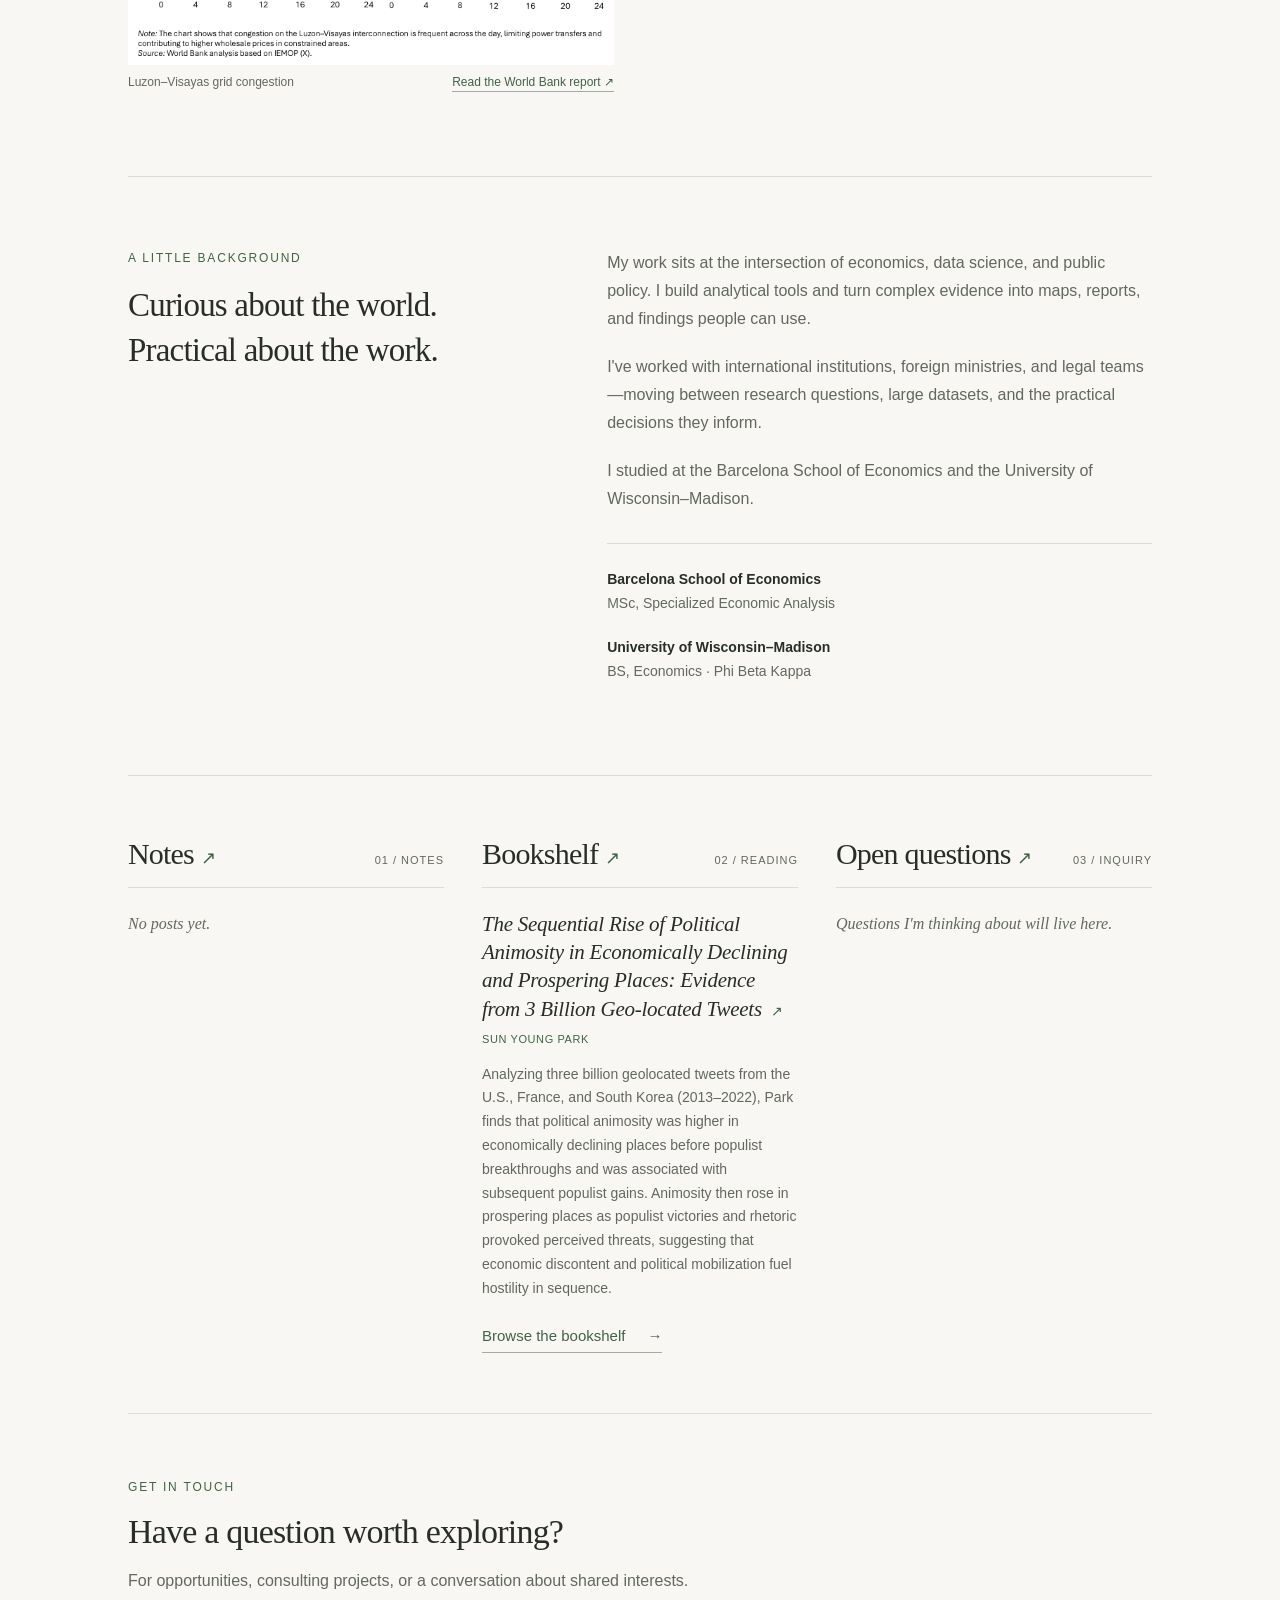
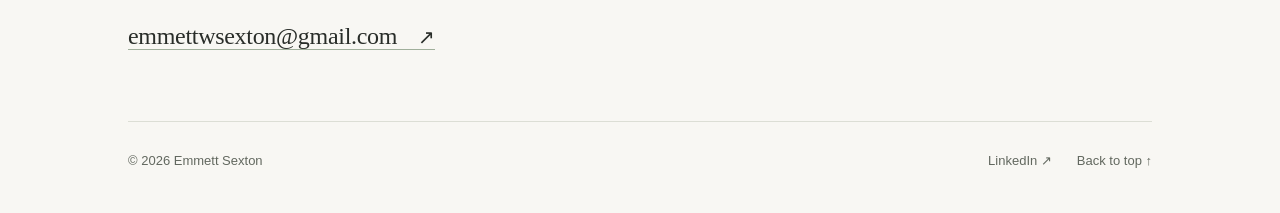
==== commit fe9e4edc: "Update project visuals and explanatory captions" ====
--- a/index.html
+++ b/index.html
@@ -21,10 +21,10 @@
 <section class="currently" aria-label="Current work"><span class="eyebrow">CURRENTLY</span><p>Working with the <strong>World Bank</strong> on geospatial analytics, conflict, and development.</p></section>
 <section id="work" class="section"><div class="section-heading"><h2>Selected work</h2><span class="aside">Research into practice</span></div><p class="section-intro">A few of the questions, tools, and analyses I've worked on.</p>
 <div class="projects">
-<article class="project"><div class="project-meta"><span>01 / GEOSPATIAL ANALYTICS</span><span>2026</span></div><h3>Putting evidence on the map</h3><p>Building geospatial data hubs for World Bank country teams in Ethiopia and Papua New Guinea, bringing conflict, infrastructure, socioeconomic, and project data together for subnational risk monitoring, portfolio mapping, country risk and resilience assessments, and Papua New Guinea's National Prevention Strategy.</p><p class="project-credit">World Bank · Data Science Consultant</p><figure class="project-visual"><a class="image-link" href="assets/work/ethiopia-geospatial-portal.png" target="_blank" rel="noopener" aria-label="Open the Ethiopia Geospatial Data Portal image at full size"><img src="assets/work/ethiopia-geospatial-portal.png" alt="Ethiopia Geospatial Data Portal showing a humanitarian access layer across the country" width="1704" height="770" loading="lazy"></a><figcaption>Ethiopia Geospatial Data Portal · Humanitarian access layer</figcaption></figure></article>
+<article class="project"><div class="project-meta"><span>01 / GEOSPATIAL ANALYTICS</span><span>2026</span></div><h3>Putting evidence on the map</h3><p>Building geospatial data hubs for World Bank country teams in Ethiopia and Papua New Guinea, bringing conflict, infrastructure, socioeconomic, and project data together for subnational risk monitoring, portfolio mapping, country risk and resilience assessments, and Papua New Guinea's National Prevention Strategy.</p><p class="project-credit">World Bank · Data Science Consultant</p><figure class="project-visual"><a class="image-link" href="assets/work/ethiopia-market-access.png" target="_blank" rel="noopener" aria-label="Open the Ethiopia market access map at full size"><img src="assets/work/ethiopia-market-access.png" alt="Ethiopia market access map with blue dots sized by market catchment population and a red gradient showing analytical travel time to the nearest market" width="895" height="708" loading="lazy"></a><figcaption>Blue dots represent markets, sized by catchment population. The red gradient shows the analytical travel-time layer to the nearest market.</figcaption></figure></article>
 <article class="project"><div class="project-meta"><span>02 / CONFLICT & PEACE</span><span>2026</span></div><h3>Understanding pathways to peace</h3><p>Quantitative research on subnational conflict and peace trends in South Sudan, including election and conflict scenarios and geolocated project data in the conflict risk monitor. The analysis supports peacebuilding programs and has been presented to IOM, the UN, and the Fragility Forum.</p><p class="project-credit">UN Peacebuilding Support Office · World Bank</p><figure class="project-visual"><a class="image-link" href="assets/work/south-sudan-local-national-violence.png" target="_blank" rel="noopener" aria-label="Open the South Sudan local and national violence chart at full size"><img src="assets/work/south-sudan-local-national-violence.png" alt="Six-month rolling averages of local and national violent events in South Sudan from 2021 through 2025" width="4050" height="1950" loading="lazy"></a><figcaption>Local and national violence · Six-month rolling average</figcaption></figure></article>
-<article class="project"><div class="project-meta"><span>03 / MACHINE LEARNING</span><span>2024–26</span></div><h3>Forecasting conflict at a global scale</h3><p>Production machine-learning workflows generating monthly conflict forecasts for approximately 50,000 districts worldwide, used by the UK and German foreign ministries. My work covered data sourcing, feature engineering, model training, evaluation, and documentation, including NLP and geoparsing of more than 10 million news articles.</p><p class="project-credit">Conflict Forecast · EconAI</p><figure class="project-visual"><a class="image-link" href="https://conflictforecast.org/" target="_blank" rel="noopener" aria-label="Visit the Conflict Forecast platform"><img src="assets/work/conflict-forecast-topics.png" alt="Conflict Forecast topic explorer grouping terms from newspaper articles into topics used by the forecasting model" width="1439" height="865" loading="lazy"></a><figcaption><span>Topic-model explorer</span><a class="visual-link" href="https://conflictforecast.org/" target="_blank" rel="noopener">Visit Conflict Forecast <span aria-hidden="true">↗</span></a></figcaption></figure></article>
-<article class="project"><div class="project-meta"><span>04 / CLIMATE & MIGRATION</span><span>2025–26</span></div><h3>How a changing climate moves us</h3><p>Modeling migration across the United States and Spain to understand how temperature shocks and extreme weather interact with housing, density, and migration networks. I combined long-run climate, migration, demographic, and geospatial data with econometrics and spatial analysis; the work informed a policy memo for city leaders.</p><p class="project-credit">German Marshall Fund · With EconAI researchers</p><div class="project-visuals"><figure class="project-visual"><a class="image-link" href="assets/work/spain-climate-migration-regions.png" target="_blank" rel="noopener" aria-label="Open the regional climate migration chart at full size"><img src="assets/work/spain-climate-migration-regions.png" alt="Estimated climate-induced population change across Spain's autonomous communities from 2000 to 2023" width="767" height="555" loading="lazy"></a><figcaption>Between-region change</figcaption></figure><figure class="project-visual"><a class="image-link" href="assets/work/spain-climate-migration-map.png" target="_blank" rel="noopener" aria-label="Open the climate-induced net migration map at full size"><img src="assets/work/spain-climate-migration-map.png" alt="Map of estimated average annual climate-induced net migration per capita across Spain from 2000 to 2023" width="576" height="485" loading="lazy"></a><figcaption>Local net migration</figcaption></figure></div></article>
+<article class="project"><div class="project-meta"><span>03 / MACHINE LEARNING</span><span>2024–26</span></div><h3>Forecasting conflict at a global scale</h3><p>Production machine-learning workflows generating monthly conflict forecasts for approximately 50,000 districts worldwide, used by the UK and German foreign ministries. My work covered data sourcing, feature engineering, model training, evaluation, and documentation, including NLP and geoparsing of more than 10 million news articles.</p><p class="project-credit">Conflict Forecast · EconAI</p><figure class="project-visual"><a class="image-link" href="https://conflictforecast.org/" target="_blank" rel="noopener" aria-label="Visit the Conflict Forecast platform"><img src="assets/work/conflict-forecast-spatial-buffer.png" alt="Green spatial buffer used to estimate spatial spillovers in conflict forecasts" width="1919" height="1906" loading="lazy"></a><figcaption><span>Green buffer used to estimate spatial spillovers in forecasts</span><a class="visual-link" href="https://conflictforecast.org/" target="_blank" rel="noopener">Visit Conflict Forecast <span aria-hidden="true">↗</span></a></figcaption></figure></article>
+<article class="project"><div class="project-meta"><span>04 / CLIMATE & MIGRATION</span><span>2025–26</span></div><h3>How a changing climate moves us</h3><p>Modeling migration across the United States and Spain to understand how temperature shocks and extreme weather interact with housing, density, and migration networks. I combined long-run climate, migration, demographic, and geospatial data with econometrics and spatial analysis; the work informed a policy memo for city leaders.</p><p class="project-credit">German Marshall Fund · With EconAI researchers</p><figure class="project-visual"><a class="image-link" href="assets/work/spain-climate-migration-regions.png" target="_blank" rel="noopener" aria-label="Open the regional climate migration chart at full size"><img src="assets/work/spain-climate-migration-regions.png" alt="Estimated climate-induced population change across Spain's autonomous communities from 2000 to 2023" width="767" height="555" loading="lazy"></a><figcaption>Between-region change</figcaption></figure></article>
 <article class="project"><div class="project-meta"><span>05 / APPLIED ECONOMICS</span><span>2026</span></div><h3>Electricity, competitiveness, and growth</h3><p>Applied economic and energy analysis for the World Bank's Philippines country office, comparing electricity prices and their drivers across peer countries and contributing to <em>Philippines Powering Progress: Electricity, Competitiveness, and Growth Pathways</em>.</p><p class="project-credit">World Bank · Philippines</p><figure class="project-visual"><a class="image-link" href="https://documents.worldbank.org/en/publication/documents-reports/documentdetail/099080226035594069" target="_blank" rel="noopener" aria-label="Open the World Bank Philippines electricity report"><img src="assets/work/philippines-grid-congestion.png" alt="Chart showing frequent congestion on the Luzon–Visayas electricity interconnection throughout the day" width="691" height="394" loading="lazy"></a><figcaption><span>Luzon–Visayas grid congestion</span><a class="visual-link" href="https://documents.worldbank.org/en/publication/documents-reports/documentdetail/099080226035594069" target="_blank" rel="noopener">Read the World Bank report <span aria-hidden="true">↗</span></a></figcaption></figure></article>
 <article class="project"><div class="project-meta"><span>06 / ECONOMIC CONSULTING</span><span>2020–23</span></div><h3>Making complex evidence count</h3><p>At Bates White, I led analytical workstreams, managed junior consultants, and translated large financial datasets and statistical results for legal and regulatory teams. The work included student-loan servicing analysis that contributed to a $1.85 billion settlement and mortgage damages models calculating $45 million in government damages.</p><p class="project-credit">Bates White Economic Consulting</p></article>
 </div></section>
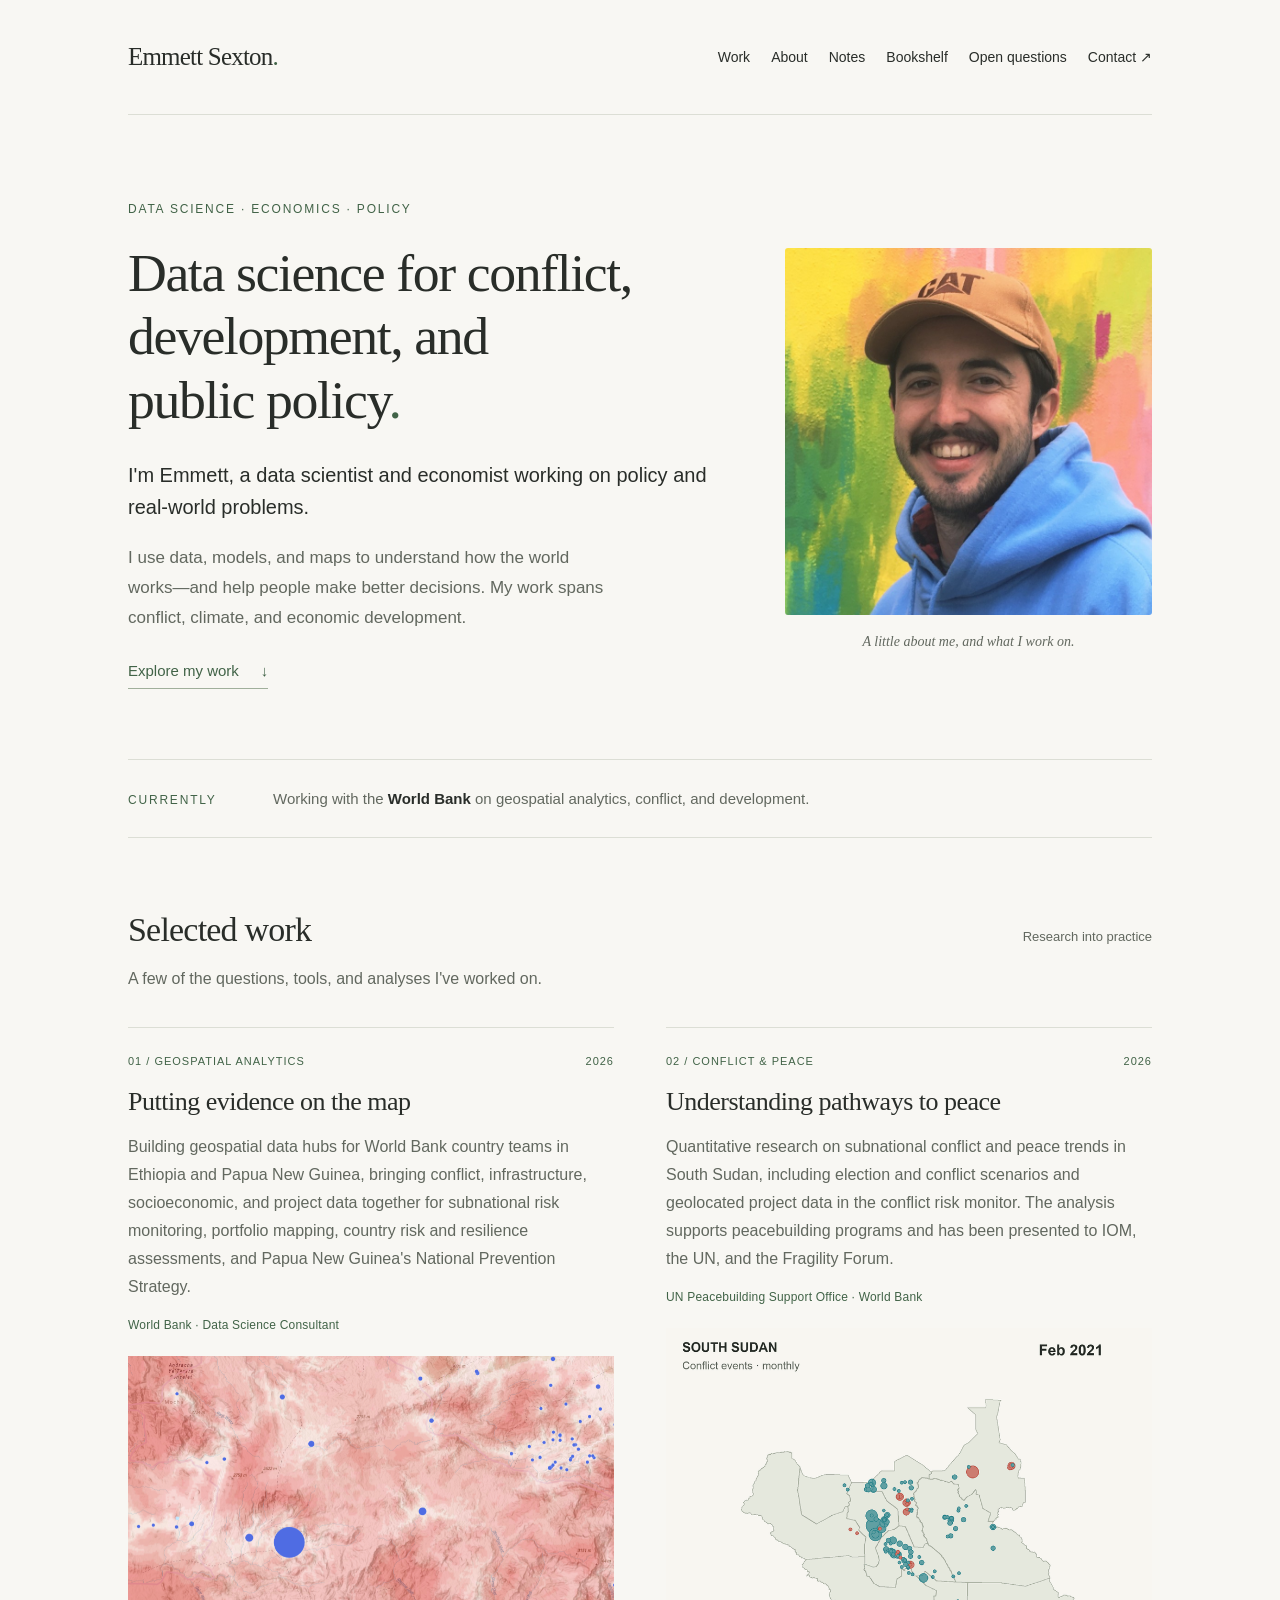
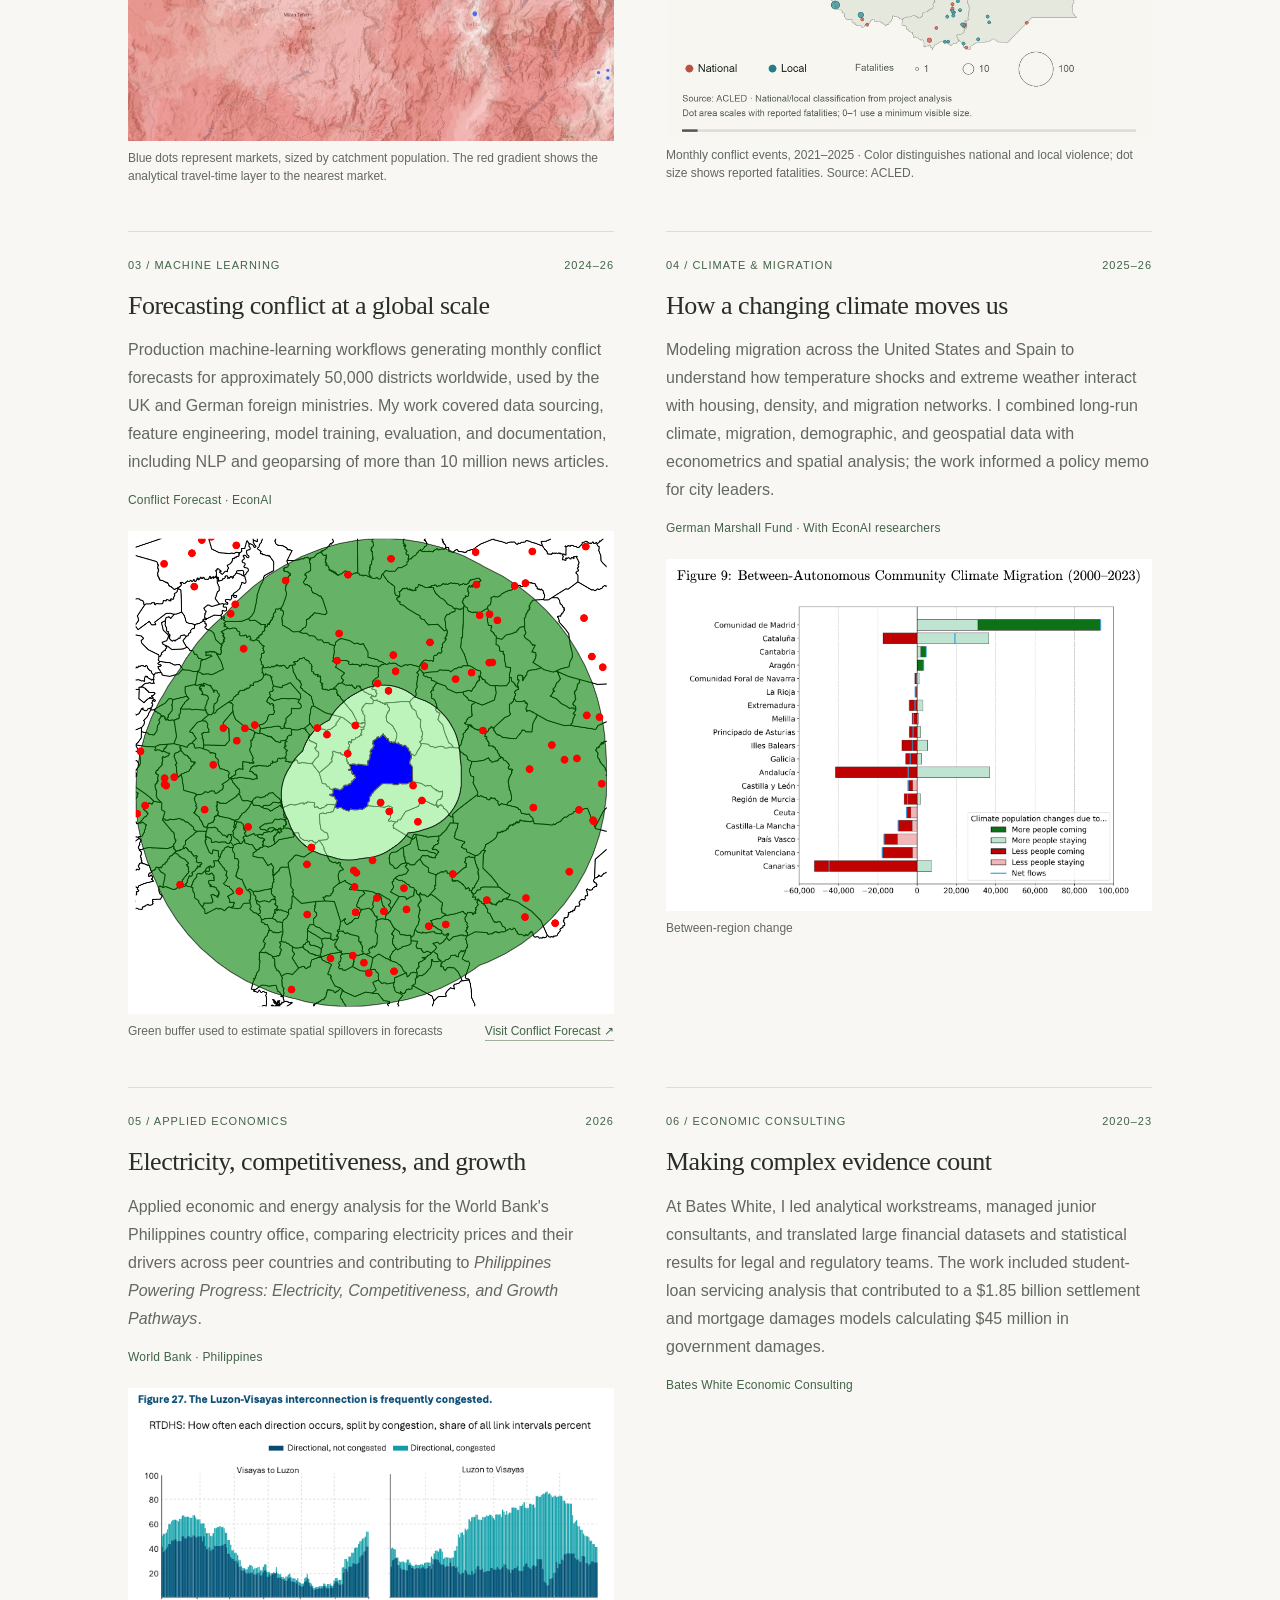
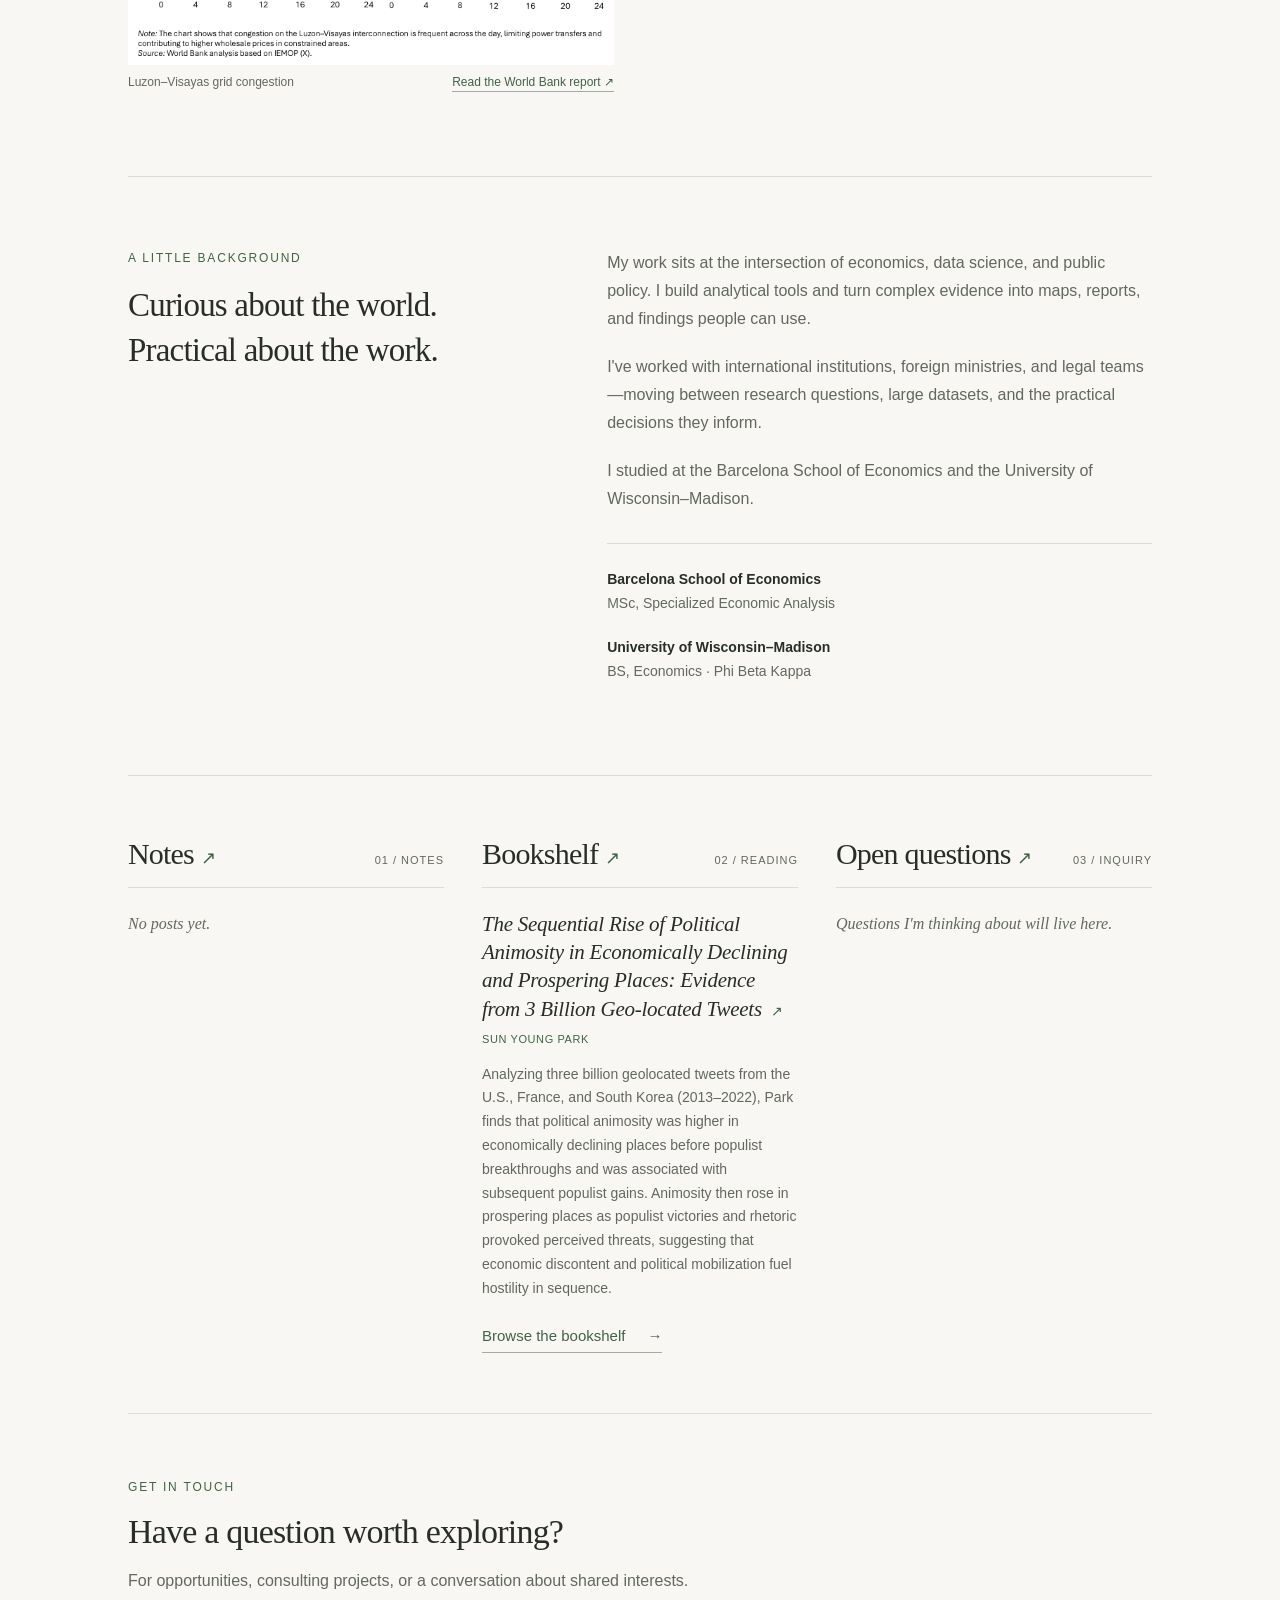
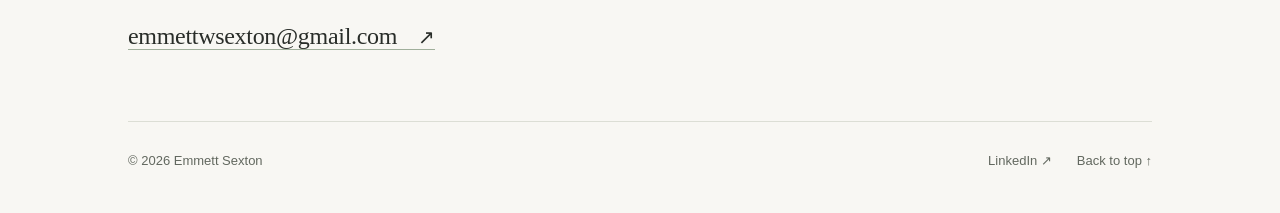
==== commit f728aeea: "Animate South Sudan conflict events by month and fatalities" ====
--- a/index.html
+++ b/index.html
@@ -22,7 +22,7 @@
 <section id="work" class="section"><div class="section-heading"><h2>Selected work</h2><span class="aside">Research into practice</span></div><p class="section-intro">A few of the questions, tools, and analyses I've worked on.</p>
 <div class="projects">
 <article class="project"><div class="project-meta"><span>01 / GEOSPATIAL ANALYTICS</span><span>2026</span></div><h3>Putting evidence on the map</h3><p>Building geospatial data hubs for World Bank country teams in Ethiopia and Papua New Guinea, bringing conflict, infrastructure, socioeconomic, and project data together for subnational risk monitoring, portfolio mapping, country risk and resilience assessments, and Papua New Guinea's National Prevention Strategy.</p><p class="project-credit">World Bank · Data Science Consultant</p><figure class="project-visual"><a class="image-link" href="assets/work/ethiopia-market-access.png" target="_blank" rel="noopener" aria-label="Open the Ethiopia market access map at full size"><img src="assets/work/ethiopia-market-access.png" alt="Ethiopia market access map with blue dots sized by market catchment population and a red gradient showing analytical travel time to the nearest market" width="895" height="708" loading="lazy"></a><figcaption>Blue dots represent markets, sized by catchment population. The red gradient shows the analytical travel-time layer to the nearest market.</figcaption></figure></article>
-<article class="project"><div class="project-meta"><span>02 / CONFLICT & PEACE</span><span>2026</span></div><h3>Understanding pathways to peace</h3><p>Quantitative research on subnational conflict and peace trends in South Sudan, including election and conflict scenarios and geolocated project data in the conflict risk monitor. The analysis supports peacebuilding programs and has been presented to IOM, the UN, and the Fragility Forum.</p><p class="project-credit">UN Peacebuilding Support Office · World Bank</p><figure class="project-visual"><a class="image-link" href="assets/work/south-sudan-local-national-violence.png" target="_blank" rel="noopener" aria-label="Open the South Sudan local and national violence chart at full size"><img src="assets/work/south-sudan-local-national-violence.png" alt="Six-month rolling averages of local and national violent events in South Sudan from 2021 through 2025" width="4050" height="1950" loading="lazy"></a><figcaption>Local and national violence · Six-month rolling average</figcaption></figure></article>
+<article class="project"><div class="project-meta"><span>02 / CONFLICT & PEACE</span><span>2026</span></div><h3>Understanding pathways to peace</h3><p>Quantitative research on subnational conflict and peace trends in South Sudan, including election and conflict scenarios and geolocated project data in the conflict risk monitor. The analysis supports peacebuilding programs and has been presented to IOM, the UN, and the Fragility Forum.</p><p class="project-credit">UN Peacebuilding Support Office · World Bank</p><figure class="project-visual"><a class="image-link" href="assets/work/south-sudan-conflict-events.gif" target="_blank" rel="noopener" aria-label="Open the animated South Sudan conflict event map at full size"><picture><source media="(prefers-reduced-motion: reduce)" srcset="assets/work/south-sudan-conflict-events-poster.png"><img src="assets/work/south-sudan-conflict-events.gif" alt="Animated monthly map of South Sudan conflict events, 2021–2025. Red dots indicate national violence and teal dots indicate local violence; dot area scales with reported fatalities." width="900" height="760" loading="lazy"></picture></a><figcaption>Monthly conflict events, 2021–2025 · Color distinguishes national and local violence; dot size shows reported fatalities. Source: ACLED.</figcaption></figure></article>
 <article class="project"><div class="project-meta"><span>03 / MACHINE LEARNING</span><span>2024–26</span></div><h3>Forecasting conflict at a global scale</h3><p>Production machine-learning workflows generating monthly conflict forecasts for approximately 50,000 districts worldwide, used by the UK and German foreign ministries. My work covered data sourcing, feature engineering, model training, evaluation, and documentation, including NLP and geoparsing of more than 10 million news articles.</p><p class="project-credit">Conflict Forecast · EconAI</p><figure class="project-visual"><a class="image-link" href="https://conflictforecast.org/" target="_blank" rel="noopener" aria-label="Visit the Conflict Forecast platform"><img src="assets/work/conflict-forecast-spatial-buffer.png" alt="Green spatial buffer used to estimate spatial spillovers in conflict forecasts" width="1919" height="1906" loading="lazy"></a><figcaption><span>Green buffer used to estimate spatial spillovers in forecasts</span><a class="visual-link" href="https://conflictforecast.org/" target="_blank" rel="noopener">Visit Conflict Forecast <span aria-hidden="true">↗</span></a></figcaption></figure></article>
 <article class="project"><div class="project-meta"><span>04 / CLIMATE & MIGRATION</span><span>2025–26</span></div><h3>How a changing climate moves us</h3><p>Modeling migration across the United States and Spain to understand how temperature shocks and extreme weather interact with housing, density, and migration networks. I combined long-run climate, migration, demographic, and geospatial data with econometrics and spatial analysis; the work informed a policy memo for city leaders.</p><p class="project-credit">German Marshall Fund · With EconAI researchers</p><figure class="project-visual"><a class="image-link" href="assets/work/spain-climate-migration-regions.png" target="_blank" rel="noopener" aria-label="Open the regional climate migration chart at full size"><img src="assets/work/spain-climate-migration-regions.png" alt="Estimated climate-induced population change across Spain's autonomous communities from 2000 to 2023" width="767" height="555" loading="lazy"></a><figcaption>Between-region change</figcaption></figure></article>
 <article class="project"><div class="project-meta"><span>05 / APPLIED ECONOMICS</span><span>2026</span></div><h3>Electricity, competitiveness, and growth</h3><p>Applied economic and energy analysis for the World Bank's Philippines country office, comparing electricity prices and their drivers across peer countries and contributing to <em>Philippines Powering Progress: Electricity, Competitiveness, and Growth Pathways</em>.</p><p class="project-credit">World Bank · Philippines</p><figure class="project-visual"><a class="image-link" href="https://documents.worldbank.org/en/publication/documents-reports/documentdetail/099080226035594069" target="_blank" rel="noopener" aria-label="Open the World Bank Philippines electricity report"><img src="assets/work/philippines-grid-congestion.png" alt="Chart showing frequent congestion on the Luzon–Visayas electricity interconnection throughout the day" width="691" height="394" loading="lazy"></a><figcaption><span>Luzon–Visayas grid congestion</span><a class="visual-link" href="https://documents.worldbank.org/en/publication/documents-reports/documentdetail/099080226035594069" target="_blank" rel="noopener">Read the World Bank report <span aria-hidden="true">↗</span></a></figcaption></figure></article>
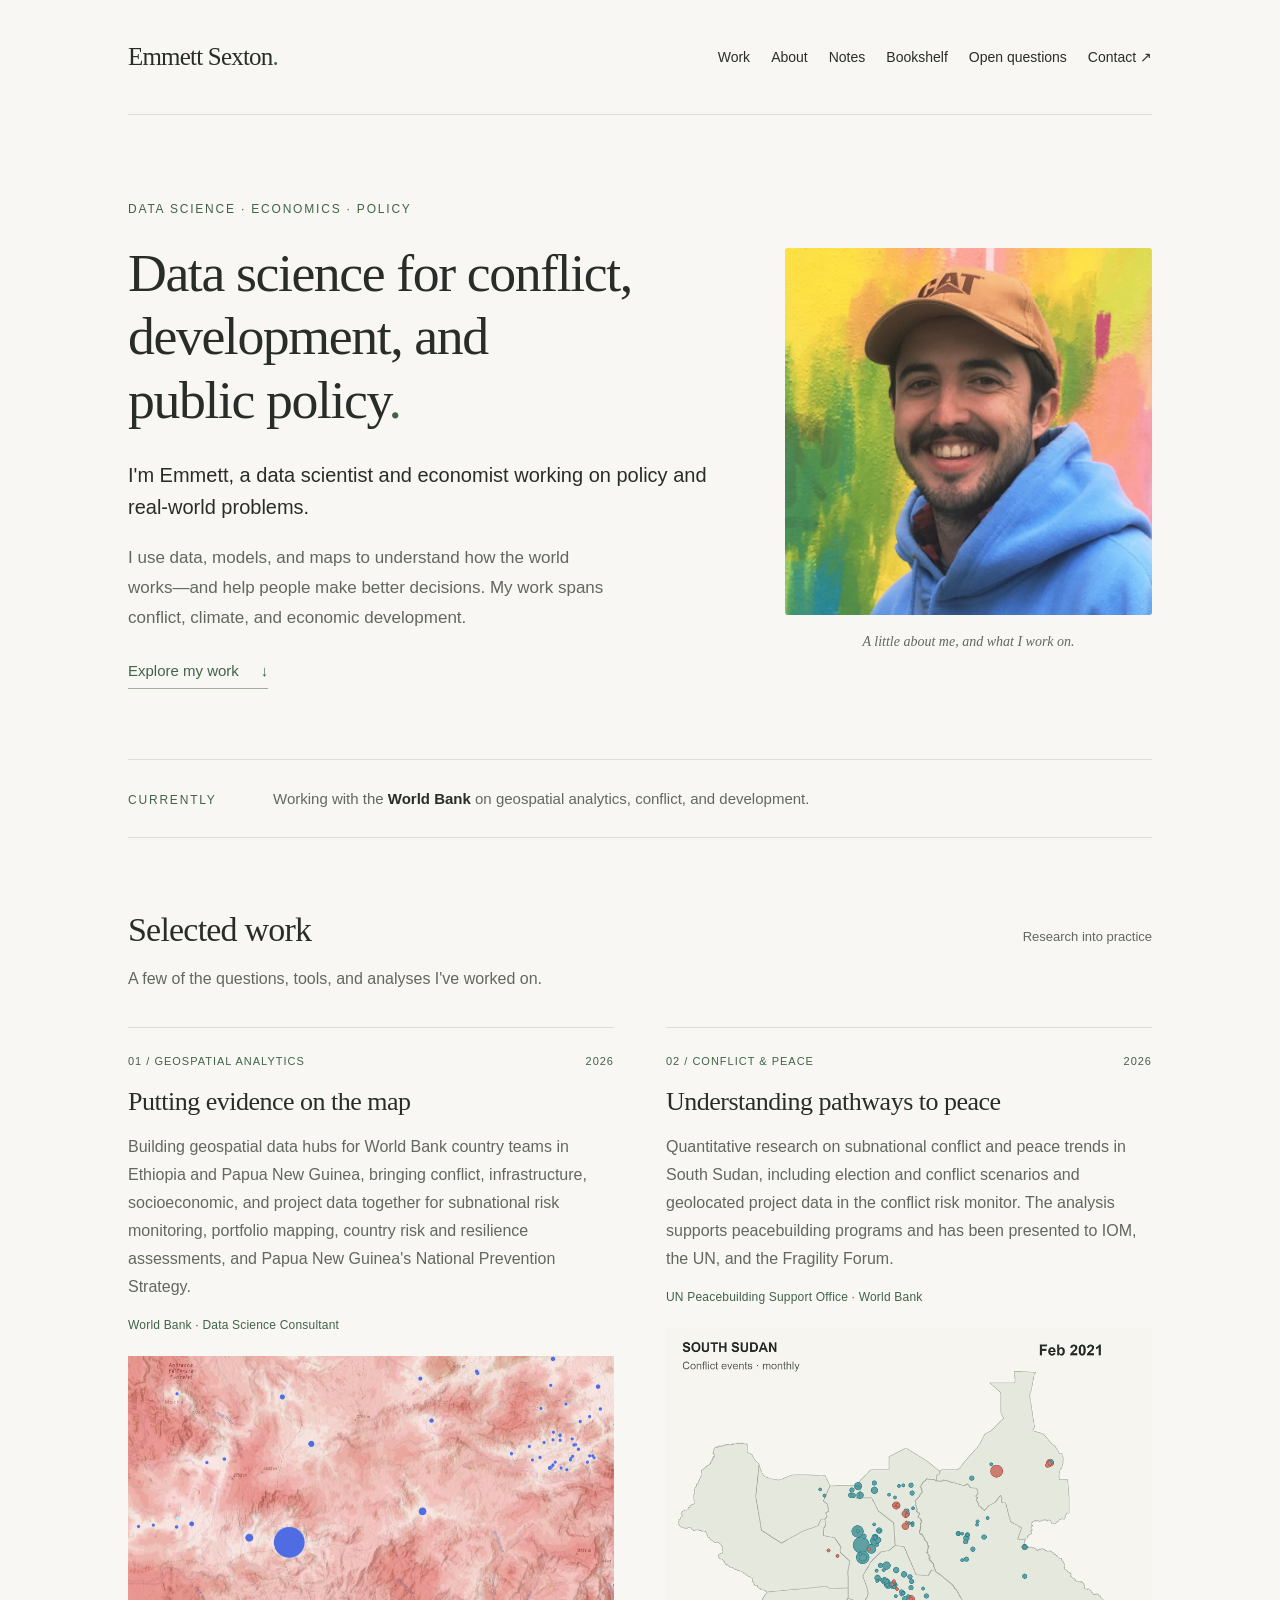
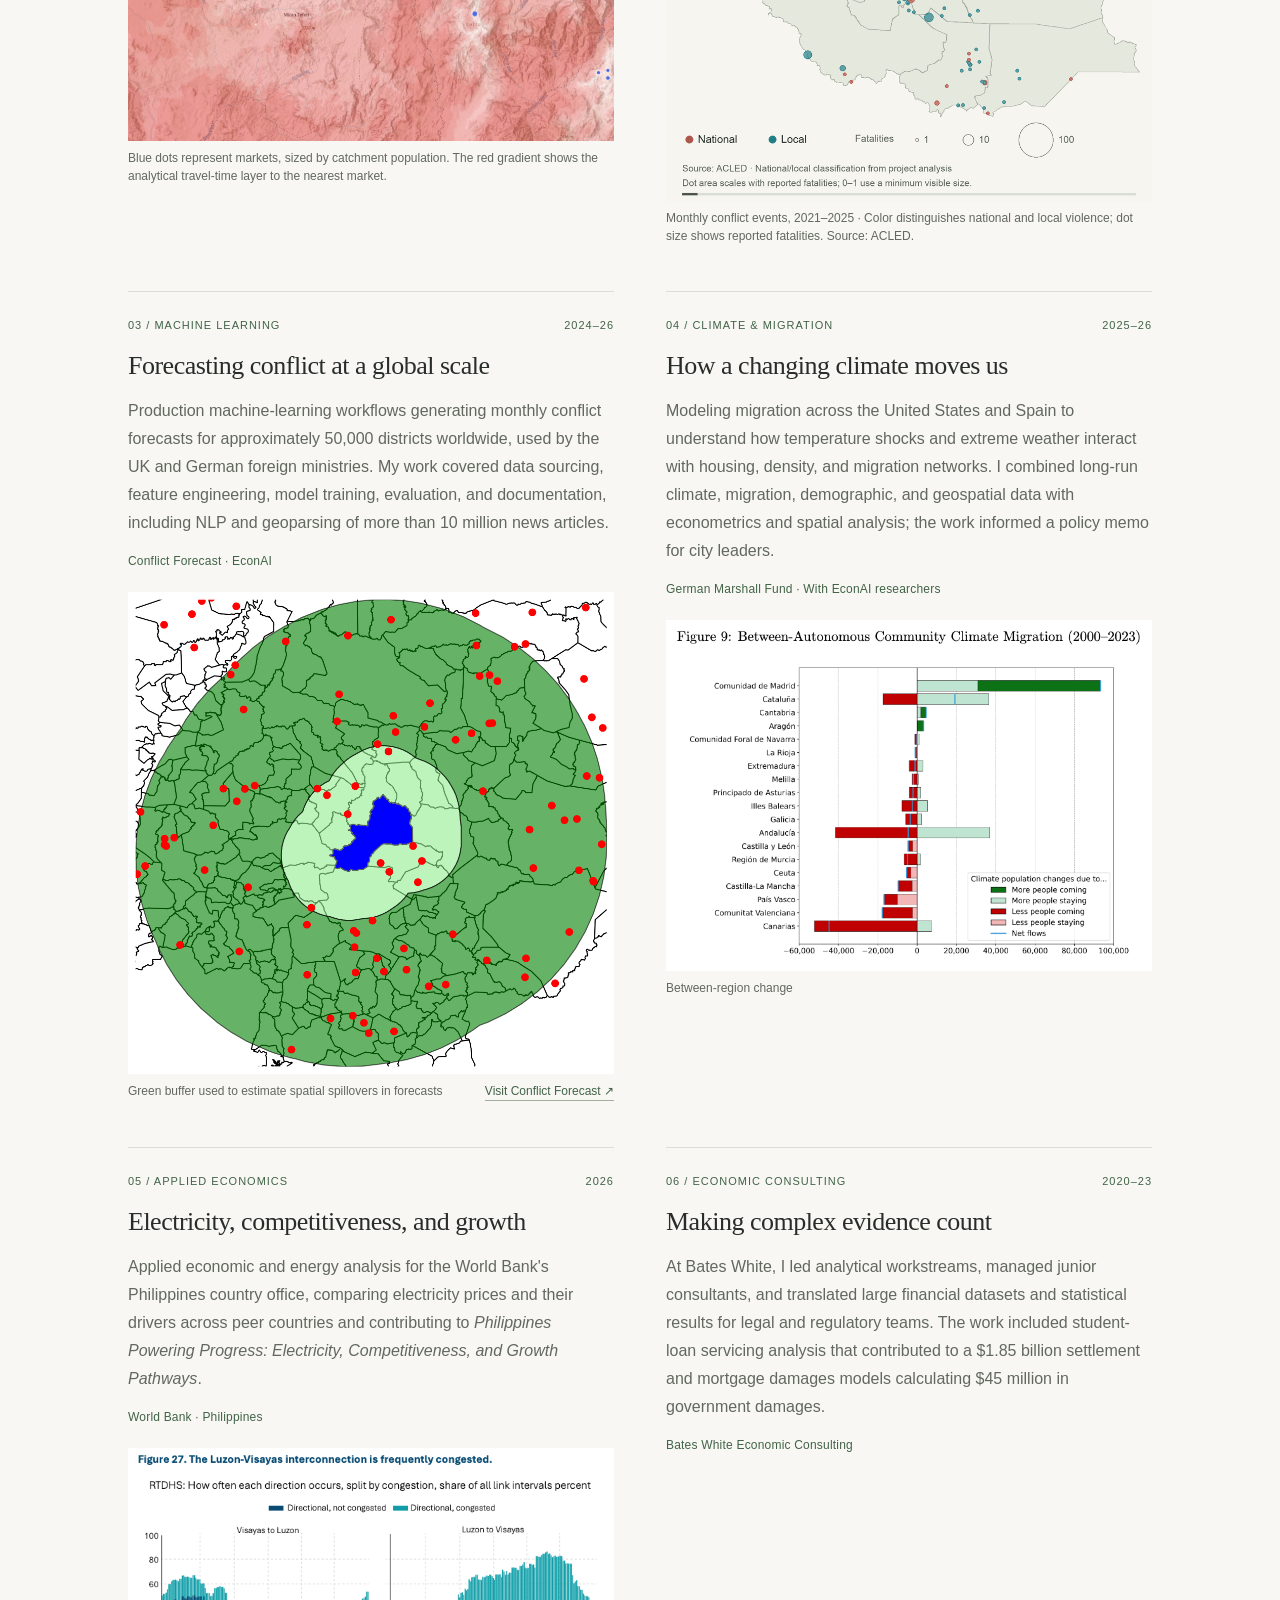
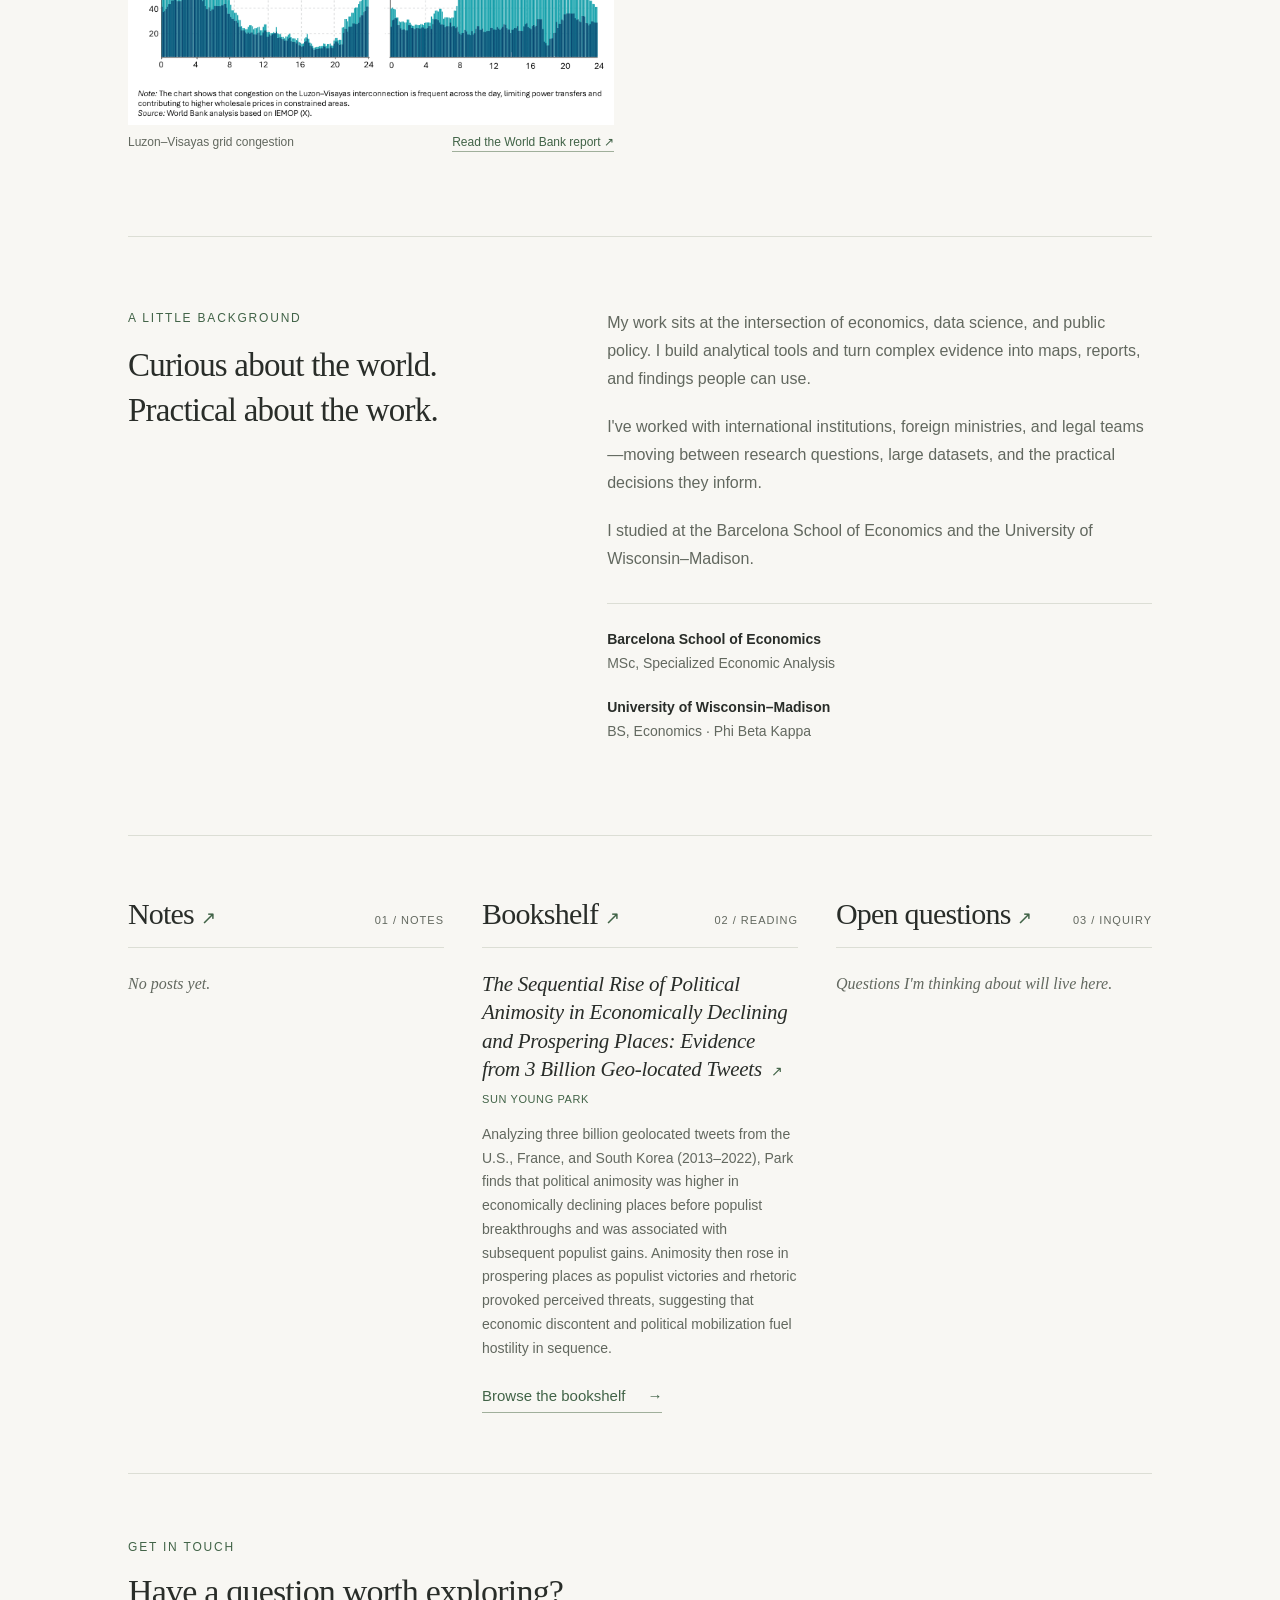
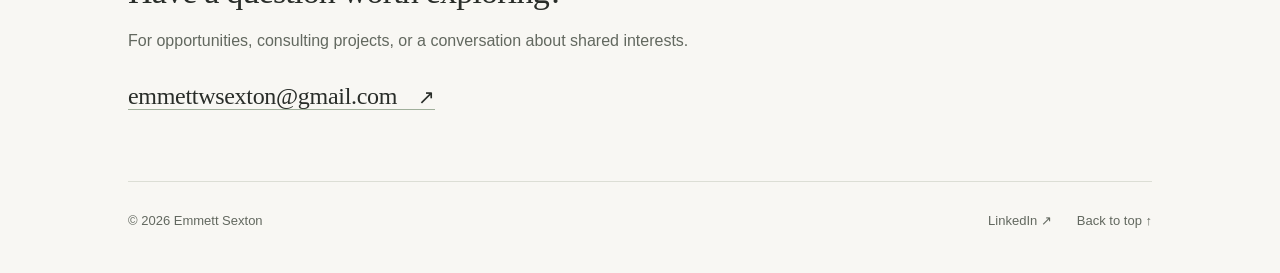
==== commit e49c3f08: "Enlarge South Sudan animation map and tighten margins" ====
--- a/index.html
+++ b/index.html
@@ -22,7 +22,7 @@
 <section id="work" class="section"><div class="section-heading"><h2>Selected work</h2><span class="aside">Research into practice</span></div><p class="section-intro">A few of the questions, tools, and analyses I've worked on.</p>
 <div class="projects">
 <article class="project"><div class="project-meta"><span>01 / GEOSPATIAL ANALYTICS</span><span>2026</span></div><h3>Putting evidence on the map</h3><p>Building geospatial data hubs for World Bank country teams in Ethiopia and Papua New Guinea, bringing conflict, infrastructure, socioeconomic, and project data together for subnational risk monitoring, portfolio mapping, country risk and resilience assessments, and Papua New Guinea's National Prevention Strategy.</p><p class="project-credit">World Bank · Data Science Consultant</p><figure class="project-visual"><a class="image-link" href="assets/work/ethiopia-market-access.png" target="_blank" rel="noopener" aria-label="Open the Ethiopia market access map at full size"><img src="assets/work/ethiopia-market-access.png" alt="Ethiopia market access map with blue dots sized by market catchment population and a red gradient showing analytical travel time to the nearest market" width="895" height="708" loading="lazy"></a><figcaption>Blue dots represent markets, sized by catchment population. The red gradient shows the analytical travel-time layer to the nearest market.</figcaption></figure></article>
-<article class="project"><div class="project-meta"><span>02 / CONFLICT & PEACE</span><span>2026</span></div><h3>Understanding pathways to peace</h3><p>Quantitative research on subnational conflict and peace trends in South Sudan, including election and conflict scenarios and geolocated project data in the conflict risk monitor. The analysis supports peacebuilding programs and has been presented to IOM, the UN, and the Fragility Forum.</p><p class="project-credit">UN Peacebuilding Support Office · World Bank</p><figure class="project-visual"><a class="image-link" href="assets/work/south-sudan-conflict-events.gif" target="_blank" rel="noopener" aria-label="Open the animated South Sudan conflict event map at full size"><picture><source media="(prefers-reduced-motion: reduce)" srcset="assets/work/south-sudan-conflict-events-poster.png"><img src="assets/work/south-sudan-conflict-events.gif" alt="Animated monthly map of South Sudan conflict events, 2021–2025. Red dots indicate national violence and teal dots indicate local violence; dot area scales with reported fatalities." width="900" height="760" loading="lazy"></picture></a><figcaption>Monthly conflict events, 2021–2025 · Color distinguishes national and local violence; dot size shows reported fatalities. Source: ACLED.</figcaption></figure></article>
+<article class="project"><div class="project-meta"><span>02 / CONFLICT & PEACE</span><span>2026</span></div><h3>Understanding pathways to peace</h3><p>Quantitative research on subnational conflict and peace trends in South Sudan, including election and conflict scenarios and geolocated project data in the conflict risk monitor. The analysis supports peacebuilding programs and has been presented to IOM, the UN, and the Fragility Forum.</p><p class="project-credit">UN Peacebuilding Support Office · World Bank</p><figure class="project-visual"><a class="image-link" href="assets/work/south-sudan-conflict-events.gif" target="_blank" rel="noopener" aria-label="Open the animated South Sudan conflict event map at full size"><picture><source media="(prefers-reduced-motion: reduce)" srcset="assets/work/south-sudan-conflict-events-poster.png"><img src="assets/work/south-sudan-conflict-events.gif" alt="Animated monthly map of South Sudan conflict events, 2021–2025. Red dots indicate national violence and teal dots indicate local violence; dot area scales with reported fatalities." width="900" height="875" loading="lazy"></picture></a><figcaption>Monthly conflict events, 2021–2025 · Color distinguishes national and local violence; dot size shows reported fatalities. Source: ACLED.</figcaption></figure></article>
 <article class="project"><div class="project-meta"><span>03 / MACHINE LEARNING</span><span>2024–26</span></div><h3>Forecasting conflict at a global scale</h3><p>Production machine-learning workflows generating monthly conflict forecasts for approximately 50,000 districts worldwide, used by the UK and German foreign ministries. My work covered data sourcing, feature engineering, model training, evaluation, and documentation, including NLP and geoparsing of more than 10 million news articles.</p><p class="project-credit">Conflict Forecast · EconAI</p><figure class="project-visual"><a class="image-link" href="https://conflictforecast.org/" target="_blank" rel="noopener" aria-label="Visit the Conflict Forecast platform"><img src="assets/work/conflict-forecast-spatial-buffer.png" alt="Green spatial buffer used to estimate spatial spillovers in conflict forecasts" width="1919" height="1906" loading="lazy"></a><figcaption><span>Green buffer used to estimate spatial spillovers in forecasts</span><a class="visual-link" href="https://conflictforecast.org/" target="_blank" rel="noopener">Visit Conflict Forecast <span aria-hidden="true">↗</span></a></figcaption></figure></article>
 <article class="project"><div class="project-meta"><span>04 / CLIMATE & MIGRATION</span><span>2025–26</span></div><h3>How a changing climate moves us</h3><p>Modeling migration across the United States and Spain to understand how temperature shocks and extreme weather interact with housing, density, and migration networks. I combined long-run climate, migration, demographic, and geospatial data with econometrics and spatial analysis; the work informed a policy memo for city leaders.</p><p class="project-credit">German Marshall Fund · With EconAI researchers</p><figure class="project-visual"><a class="image-link" href="assets/work/spain-climate-migration-regions.png" target="_blank" rel="noopener" aria-label="Open the regional climate migration chart at full size"><img src="assets/work/spain-climate-migration-regions.png" alt="Estimated climate-induced population change across Spain's autonomous communities from 2000 to 2023" width="767" height="555" loading="lazy"></a><figcaption>Between-region change</figcaption></figure></article>
 <article class="project"><div class="project-meta"><span>05 / APPLIED ECONOMICS</span><span>2026</span></div><h3>Electricity, competitiveness, and growth</h3><p>Applied economic and energy analysis for the World Bank's Philippines country office, comparing electricity prices and their drivers across peer countries and contributing to <em>Philippines Powering Progress: Electricity, Competitiveness, and Growth Pathways</em>.</p><p class="project-credit">World Bank · Philippines</p><figure class="project-visual"><a class="image-link" href="https://documents.worldbank.org/en/publication/documents-reports/documentdetail/099080226035594069" target="_blank" rel="noopener" aria-label="Open the World Bank Philippines electricity report"><img src="assets/work/philippines-grid-congestion.png" alt="Chart showing frequent congestion on the Luzon–Visayas electricity interconnection throughout the day" width="691" height="394" loading="lazy"></a><figcaption><span>Luzon–Visayas grid congestion</span><a class="visual-link" href="https://documents.worldbank.org/en/publication/documents-reports/documentdetail/099080226035594069" target="_blank" rel="noopener">Read the World Bank report <span aria-hidden="true">↗</span></a></figcaption></figure></article>
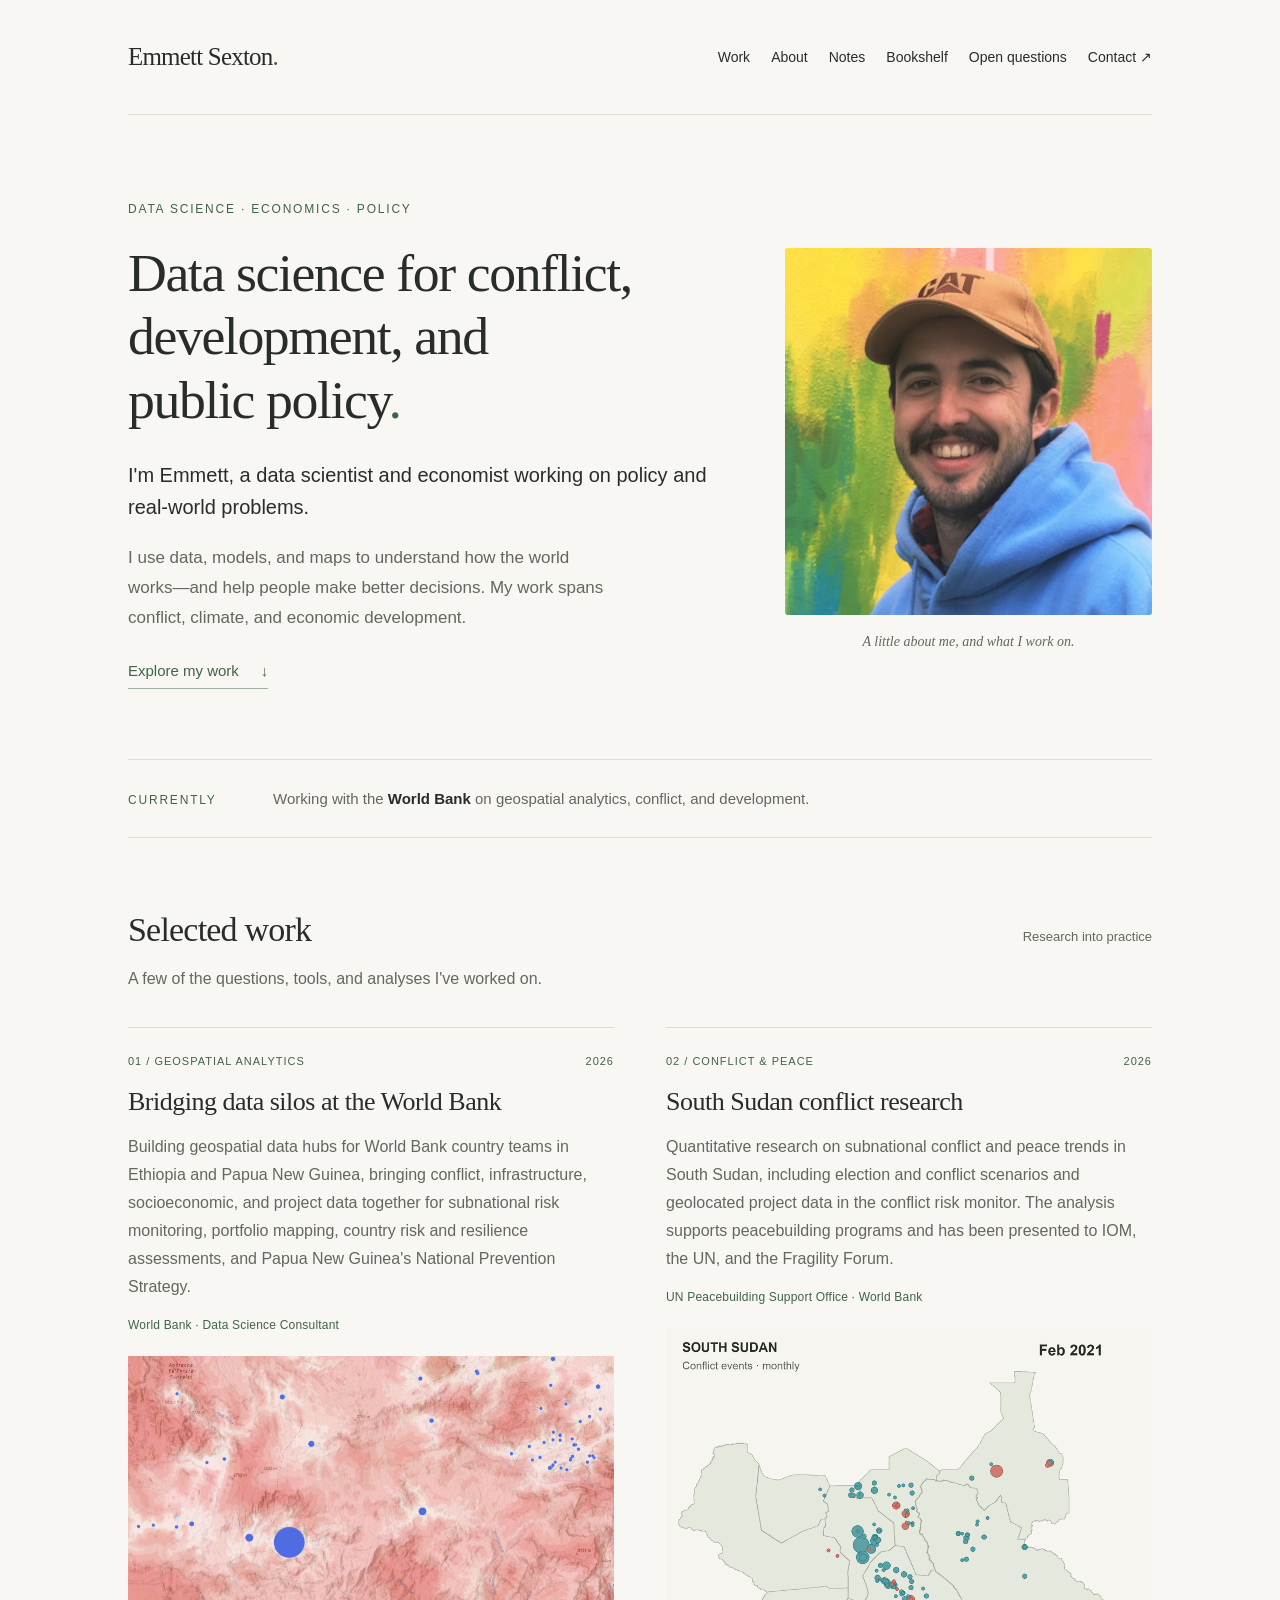
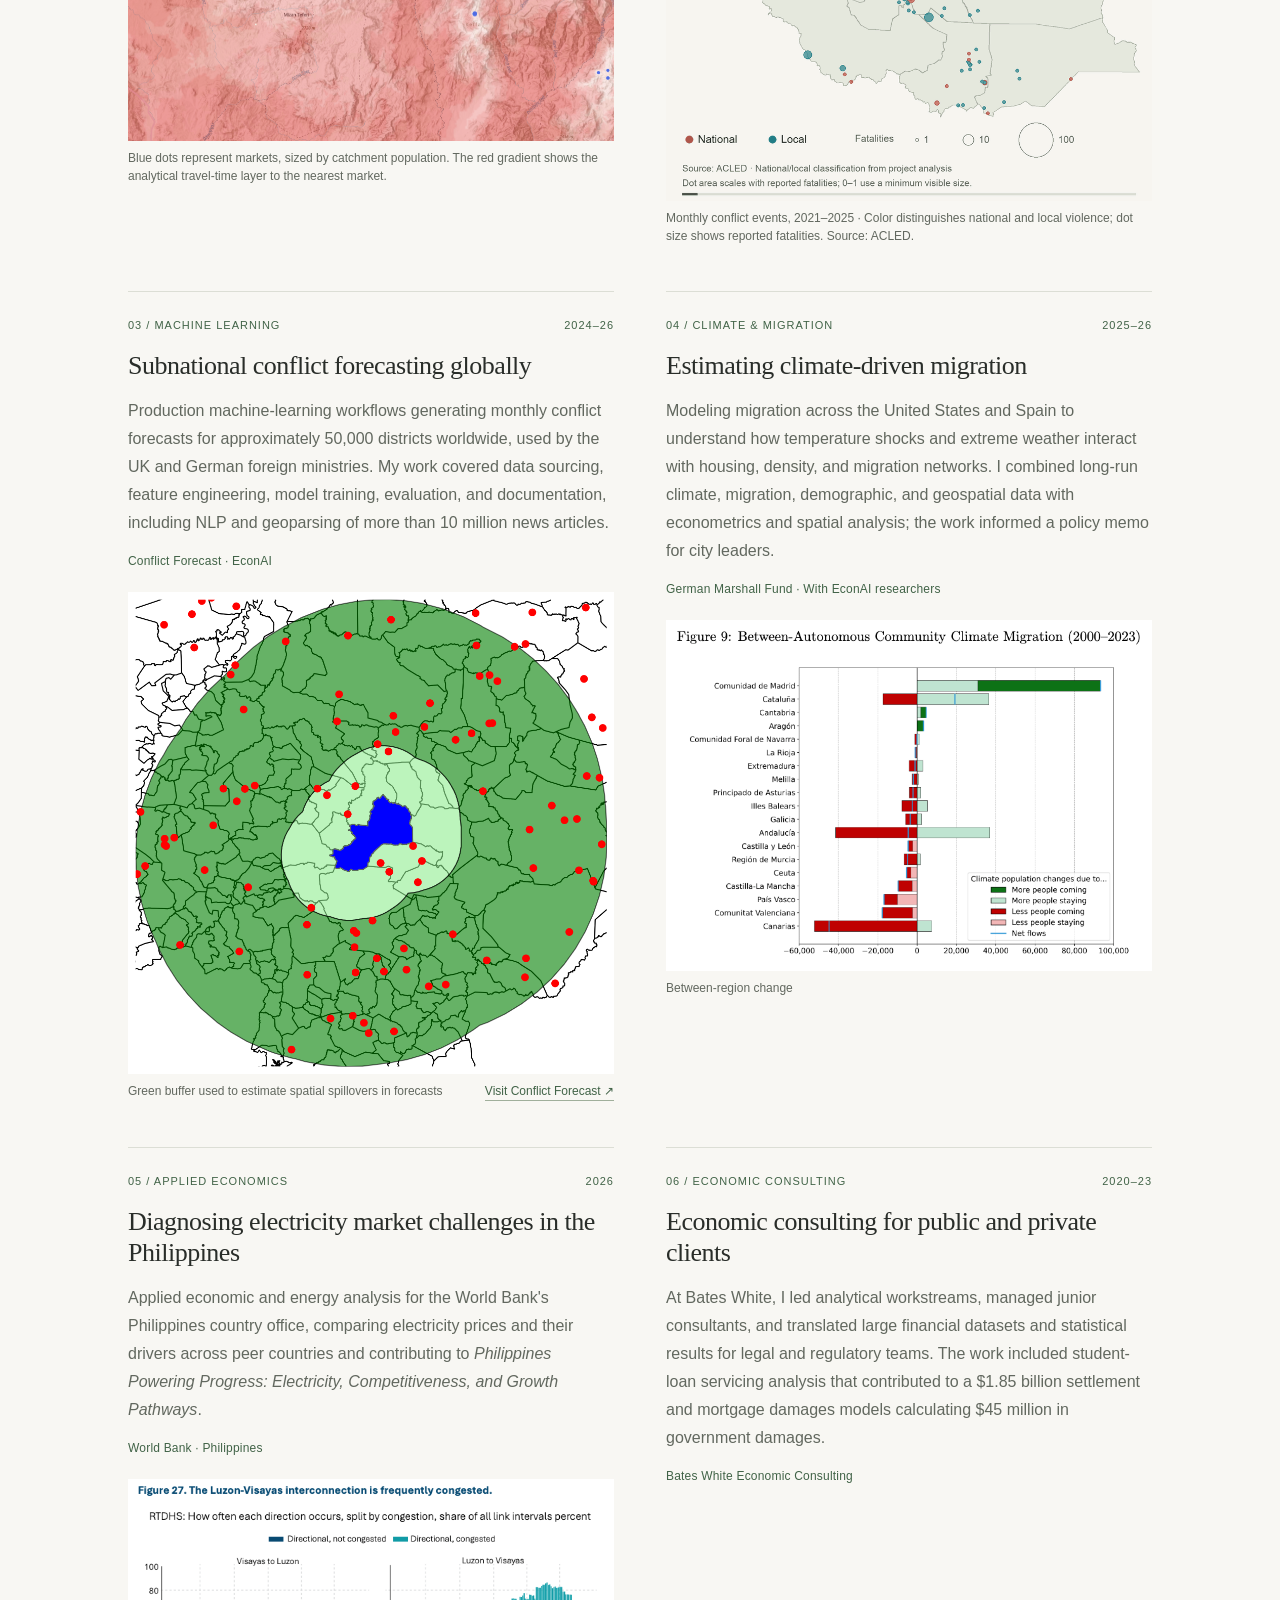
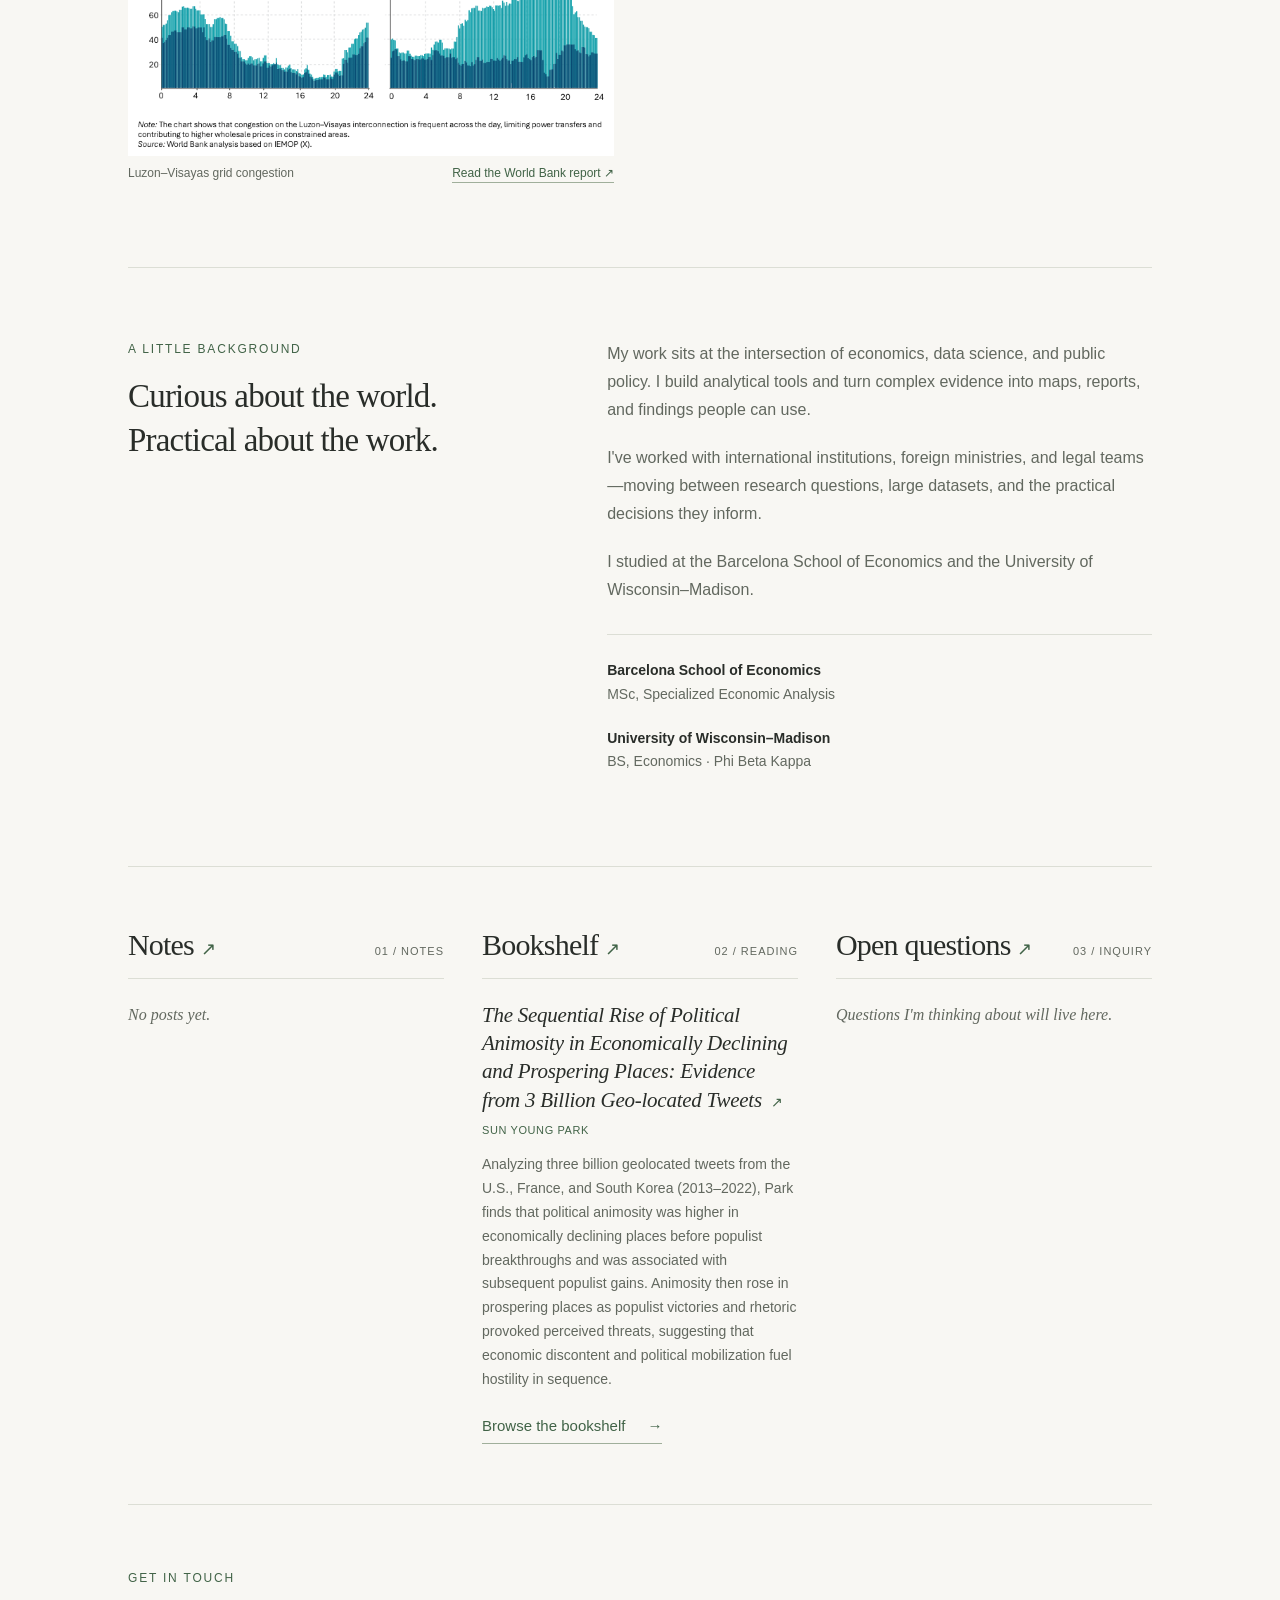
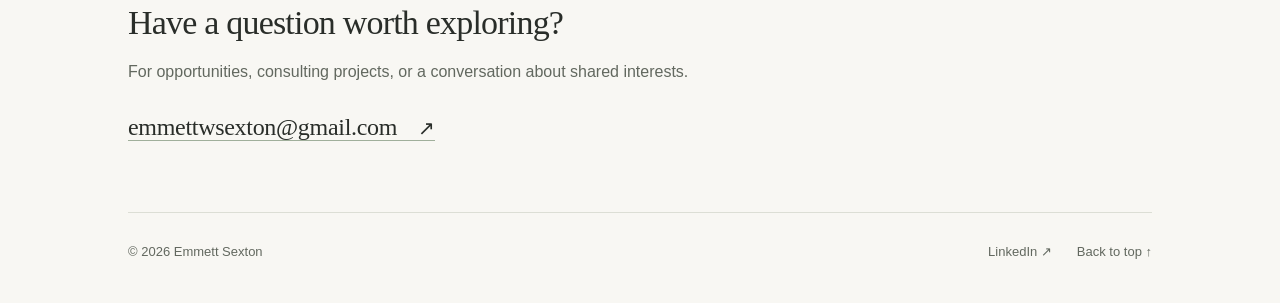
==== commit 6f099169: "Use concrete project headings with approved wording" ====
--- a/index.html
+++ b/index.html
@@ -21,12 +21,12 @@
 <section class="currently" aria-label="Current work"><span class="eyebrow">CURRENTLY</span><p>Working with the <strong>World Bank</strong> on geospatial analytics, conflict, and development.</p></section>
 <section id="work" class="section"><div class="section-heading"><h2>Selected work</h2><span class="aside">Research into practice</span></div><p class="section-intro">A few of the questions, tools, and analyses I've worked on.</p>
 <div class="projects">
-<article class="project"><div class="project-meta"><span>01 / GEOSPATIAL ANALYTICS</span><span>2026</span></div><h3>Putting evidence on the map</h3><p>Building geospatial data hubs for World Bank country teams in Ethiopia and Papua New Guinea, bringing conflict, infrastructure, socioeconomic, and project data together for subnational risk monitoring, portfolio mapping, country risk and resilience assessments, and Papua New Guinea's National Prevention Strategy.</p><p class="project-credit">World Bank · Data Science Consultant</p><figure class="project-visual"><a class="image-link" href="assets/work/ethiopia-market-access.png" target="_blank" rel="noopener" aria-label="Open the Ethiopia market access map at full size"><img src="assets/work/ethiopia-market-access.png" alt="Ethiopia market access map with blue dots sized by market catchment population and a red gradient showing analytical travel time to the nearest market" width="895" height="708" loading="lazy"></a><figcaption>Blue dots represent markets, sized by catchment population. The red gradient shows the analytical travel-time layer to the nearest market.</figcaption></figure></article>
-<article class="project"><div class="project-meta"><span>02 / CONFLICT & PEACE</span><span>2026</span></div><h3>Understanding pathways to peace</h3><p>Quantitative research on subnational conflict and peace trends in South Sudan, including election and conflict scenarios and geolocated project data in the conflict risk monitor. The analysis supports peacebuilding programs and has been presented to IOM, the UN, and the Fragility Forum.</p><p class="project-credit">UN Peacebuilding Support Office · World Bank</p><figure class="project-visual"><a class="image-link" href="assets/work/south-sudan-conflict-events.gif" target="_blank" rel="noopener" aria-label="Open the animated South Sudan conflict event map at full size"><picture><source media="(prefers-reduced-motion: reduce)" srcset="assets/work/south-sudan-conflict-events-poster.png"><img src="assets/work/south-sudan-conflict-events.gif" alt="Animated monthly map of South Sudan conflict events, 2021–2025. Red dots indicate national violence and teal dots indicate local violence; dot area scales with reported fatalities." width="900" height="875" loading="lazy"></picture></a><figcaption>Monthly conflict events, 2021–2025 · Color distinguishes national and local violence; dot size shows reported fatalities. Source: ACLED.</figcaption></figure></article>
-<article class="project"><div class="project-meta"><span>03 / MACHINE LEARNING</span><span>2024–26</span></div><h3>Forecasting conflict at a global scale</h3><p>Production machine-learning workflows generating monthly conflict forecasts for approximately 50,000 districts worldwide, used by the UK and German foreign ministries. My work covered data sourcing, feature engineering, model training, evaluation, and documentation, including NLP and geoparsing of more than 10 million news articles.</p><p class="project-credit">Conflict Forecast · EconAI</p><figure class="project-visual"><a class="image-link" href="https://conflictforecast.org/" target="_blank" rel="noopener" aria-label="Visit the Conflict Forecast platform"><img src="assets/work/conflict-forecast-spatial-buffer.png" alt="Green spatial buffer used to estimate spatial spillovers in conflict forecasts" width="1919" height="1906" loading="lazy"></a><figcaption><span>Green buffer used to estimate spatial spillovers in forecasts</span><a class="visual-link" href="https://conflictforecast.org/" target="_blank" rel="noopener">Visit Conflict Forecast <span aria-hidden="true">↗</span></a></figcaption></figure></article>
-<article class="project"><div class="project-meta"><span>04 / CLIMATE & MIGRATION</span><span>2025–26</span></div><h3>How a changing climate moves us</h3><p>Modeling migration across the United States and Spain to understand how temperature shocks and extreme weather interact with housing, density, and migration networks. I combined long-run climate, migration, demographic, and geospatial data with econometrics and spatial analysis; the work informed a policy memo for city leaders.</p><p class="project-credit">German Marshall Fund · With EconAI researchers</p><figure class="project-visual"><a class="image-link" href="assets/work/spain-climate-migration-regions.png" target="_blank" rel="noopener" aria-label="Open the regional climate migration chart at full size"><img src="assets/work/spain-climate-migration-regions.png" alt="Estimated climate-induced population change across Spain's autonomous communities from 2000 to 2023" width="767" height="555" loading="lazy"></a><figcaption>Between-region change</figcaption></figure></article>
-<article class="project"><div class="project-meta"><span>05 / APPLIED ECONOMICS</span><span>2026</span></div><h3>Electricity, competitiveness, and growth</h3><p>Applied economic and energy analysis for the World Bank's Philippines country office, comparing electricity prices and their drivers across peer countries and contributing to <em>Philippines Powering Progress: Electricity, Competitiveness, and Growth Pathways</em>.</p><p class="project-credit">World Bank · Philippines</p><figure class="project-visual"><a class="image-link" href="https://documents.worldbank.org/en/publication/documents-reports/documentdetail/099080226035594069" target="_blank" rel="noopener" aria-label="Open the World Bank Philippines electricity report"><img src="assets/work/philippines-grid-congestion.png" alt="Chart showing frequent congestion on the Luzon–Visayas electricity interconnection throughout the day" width="691" height="394" loading="lazy"></a><figcaption><span>Luzon–Visayas grid congestion</span><a class="visual-link" href="https://documents.worldbank.org/en/publication/documents-reports/documentdetail/099080226035594069" target="_blank" rel="noopener">Read the World Bank report <span aria-hidden="true">↗</span></a></figcaption></figure></article>
-<article class="project"><div class="project-meta"><span>06 / ECONOMIC CONSULTING</span><span>2020–23</span></div><h3>Making complex evidence count</h3><p>At Bates White, I led analytical workstreams, managed junior consultants, and translated large financial datasets and statistical results for legal and regulatory teams. The work included student-loan servicing analysis that contributed to a $1.85 billion settlement and mortgage damages models calculating $45 million in government damages.</p><p class="project-credit">Bates White Economic Consulting</p></article>
+<article class="project"><div class="project-meta"><span>01 / GEOSPATIAL ANALYTICS</span><span>2026</span></div><h3>Bridging data silos at the World Bank</h3><p>Building geospatial data hubs for World Bank country teams in Ethiopia and Papua New Guinea, bringing conflict, infrastructure, socioeconomic, and project data together for subnational risk monitoring, portfolio mapping, country risk and resilience assessments, and Papua New Guinea's National Prevention Strategy.</p><p class="project-credit">World Bank · Data Science Consultant</p><figure class="project-visual"><a class="image-link" href="assets/work/ethiopia-market-access.png" target="_blank" rel="noopener" aria-label="Open the Ethiopia market access map at full size"><img src="assets/work/ethiopia-market-access.png" alt="Ethiopia market access map with blue dots sized by market catchment population and a red gradient showing analytical travel time to the nearest market" width="895" height="708" loading="lazy"></a><figcaption>Blue dots represent markets, sized by catchment population. The red gradient shows the analytical travel-time layer to the nearest market.</figcaption></figure></article>
+<article class="project"><div class="project-meta"><span>02 / CONFLICT & PEACE</span><span>2026</span></div><h3>South Sudan conflict research</h3><p>Quantitative research on subnational conflict and peace trends in South Sudan, including election and conflict scenarios and geolocated project data in the conflict risk monitor. The analysis supports peacebuilding programs and has been presented to IOM, the UN, and the Fragility Forum.</p><p class="project-credit">UN Peacebuilding Support Office · World Bank</p><figure class="project-visual"><a class="image-link" href="assets/work/south-sudan-conflict-events.gif" target="_blank" rel="noopener" aria-label="Open the animated South Sudan conflict event map at full size"><picture><source media="(prefers-reduced-motion: reduce)" srcset="assets/work/south-sudan-conflict-events-poster.png"><img src="assets/work/south-sudan-conflict-events.gif" alt="Animated monthly map of South Sudan conflict events, 2021–2025. Red dots indicate national violence and teal dots indicate local violence; dot area scales with reported fatalities." width="900" height="875" loading="lazy"></picture></a><figcaption>Monthly conflict events, 2021–2025 · Color distinguishes national and local violence; dot size shows reported fatalities. Source: ACLED.</figcaption></figure></article>
+<article class="project"><div class="project-meta"><span>03 / MACHINE LEARNING</span><span>2024–26</span></div><h3>Subnational conflict forecasting globally</h3><p>Production machine-learning workflows generating monthly conflict forecasts for approximately 50,000 districts worldwide, used by the UK and German foreign ministries. My work covered data sourcing, feature engineering, model training, evaluation, and documentation, including NLP and geoparsing of more than 10 million news articles.</p><p class="project-credit">Conflict Forecast · EconAI</p><figure class="project-visual"><a class="image-link" href="https://conflictforecast.org/" target="_blank" rel="noopener" aria-label="Visit the Conflict Forecast platform"><img src="assets/work/conflict-forecast-spatial-buffer.png" alt="Green spatial buffer used to estimate spatial spillovers in conflict forecasts" width="1919" height="1906" loading="lazy"></a><figcaption><span>Green buffer used to estimate spatial spillovers in forecasts</span><a class="visual-link" href="https://conflictforecast.org/" target="_blank" rel="noopener">Visit Conflict Forecast <span aria-hidden="true">↗</span></a></figcaption></figure></article>
+<article class="project"><div class="project-meta"><span>04 / CLIMATE & MIGRATION</span><span>2025–26</span></div><h3>Estimating climate-driven migration</h3><p>Modeling migration across the United States and Spain to understand how temperature shocks and extreme weather interact with housing, density, and migration networks. I combined long-run climate, migration, demographic, and geospatial data with econometrics and spatial analysis; the work informed a policy memo for city leaders.</p><p class="project-credit">German Marshall Fund · With EconAI researchers</p><figure class="project-visual"><a class="image-link" href="assets/work/spain-climate-migration-regions.png" target="_blank" rel="noopener" aria-label="Open the regional climate migration chart at full size"><img src="assets/work/spain-climate-migration-regions.png" alt="Estimated climate-induced population change across Spain's autonomous communities from 2000 to 2023" width="767" height="555" loading="lazy"></a><figcaption>Between-region change</figcaption></figure></article>
+<article class="project"><div class="project-meta"><span>05 / APPLIED ECONOMICS</span><span>2026</span></div><h3>Diagnosing electricity market challenges in the Philippines</h3><p>Applied economic and energy analysis for the World Bank's Philippines country office, comparing electricity prices and their drivers across peer countries and contributing to <em>Philippines Powering Progress: Electricity, Competitiveness, and Growth Pathways</em>.</p><p class="project-credit">World Bank · Philippines</p><figure class="project-visual"><a class="image-link" href="https://documents.worldbank.org/en/publication/documents-reports/documentdetail/099080226035594069" target="_blank" rel="noopener" aria-label="Open the World Bank Philippines electricity report"><img src="assets/work/philippines-grid-congestion.png" alt="Chart showing frequent congestion on the Luzon–Visayas electricity interconnection throughout the day" width="691" height="394" loading="lazy"></a><figcaption><span>Luzon–Visayas grid congestion</span><a class="visual-link" href="https://documents.worldbank.org/en/publication/documents-reports/documentdetail/099080226035594069" target="_blank" rel="noopener">Read the World Bank report <span aria-hidden="true">↗</span></a></figcaption></figure></article>
+<article class="project"><div class="project-meta"><span>06 / ECONOMIC CONSULTING</span><span>2020–23</span></div><h3>Economic consulting for public and private clients</h3><p>At Bates White, I led analytical workstreams, managed junior consultants, and translated large financial datasets and statistical results for legal and regulatory teams. The work included student-loan servicing analysis that contributed to a $1.85 billion settlement and mortgage damages models calculating $45 million in government damages.</p><p class="project-credit">Bates White Economic Consulting</p></article>
 </div></section>
 <section id="about" class="section about"><div><p class="eyebrow">A LITTLE BACKGROUND</p><h2>Curious about the world.<br>Practical about the work.</h2></div><div class="about-copy"><p>My work sits at the intersection of economics, data science, and public policy. I build analytical tools and turn complex evidence into maps, reports, and findings people can use.</p><p>I've worked with international institutions, foreign ministries, and legal teams—moving between research questions, large datasets, and the practical decisions they inform.</p><p>I studied at the Barcelona School of Economics and the University of Wisconsin–Madison.</p><div class="education"><div><p><strong>Barcelona School of Economics</strong><br>MSc, Specialized Economic Analysis</p></div><div><p><strong>University of Wisconsin–Madison</strong><br>BS, Economics · Phi Beta Kappa</p></div></div></div></section>
 <div class="shelves"><section id="notes" class="shelf"><div class="section-heading"><h2><a href="notes.html">Notes <span class="page-arrow" aria-hidden="true">↗</span></a></h2><span class="aside">01 / NOTES</span></div><p class="empty">No posts yet.</p></section><section id="bookshelf" class="shelf"><div class="section-heading"><h2><a href="bookshelf.html">Bookshelf <span class="page-arrow" aria-hidden="true">↗</span></a></h2><span class="aside">02 / READING</span></div><article class="book-entry"><h3><a href="https://drive.google.com/file/d/1o565LpkcCTs15w26WUc_5hYeRGxbMek4/view" target="_blank" rel="noopener"><em>The Sequential Rise of Political Animosity in Economically Declining and Prospering Places: Evidence from 3 Billion Geo-located Tweets</em> <span aria-hidden="true">↗</span></a></h3><p class="book-meta">Sun Young Park</p><p class="book-summary">Analyzing three billion geolocated tweets from the U.S., France, and South Korea (2013–2022), Park finds that political animosity was higher in economically declining places before populist breakthroughs and was associated with subsequent populist gains. Animosity then rose in prospering places as populist victories and rhetoric provoked perceived threats, suggesting that economic discontent and political mobilization fuel hostility in sequence.</p></article><a class="text-link" href="bookshelf.html">Browse the bookshelf <span aria-hidden="true">→</span></a></section><section id="open-questions" class="shelf"><div class="section-heading"><h2><a href="questions.html">Open questions <span class="page-arrow" aria-hidden="true">↗</span></a></h2><span class="aside">03 / INQUIRY</span></div><p class="empty">Questions I'm thinking about will live here.</p></section></div>
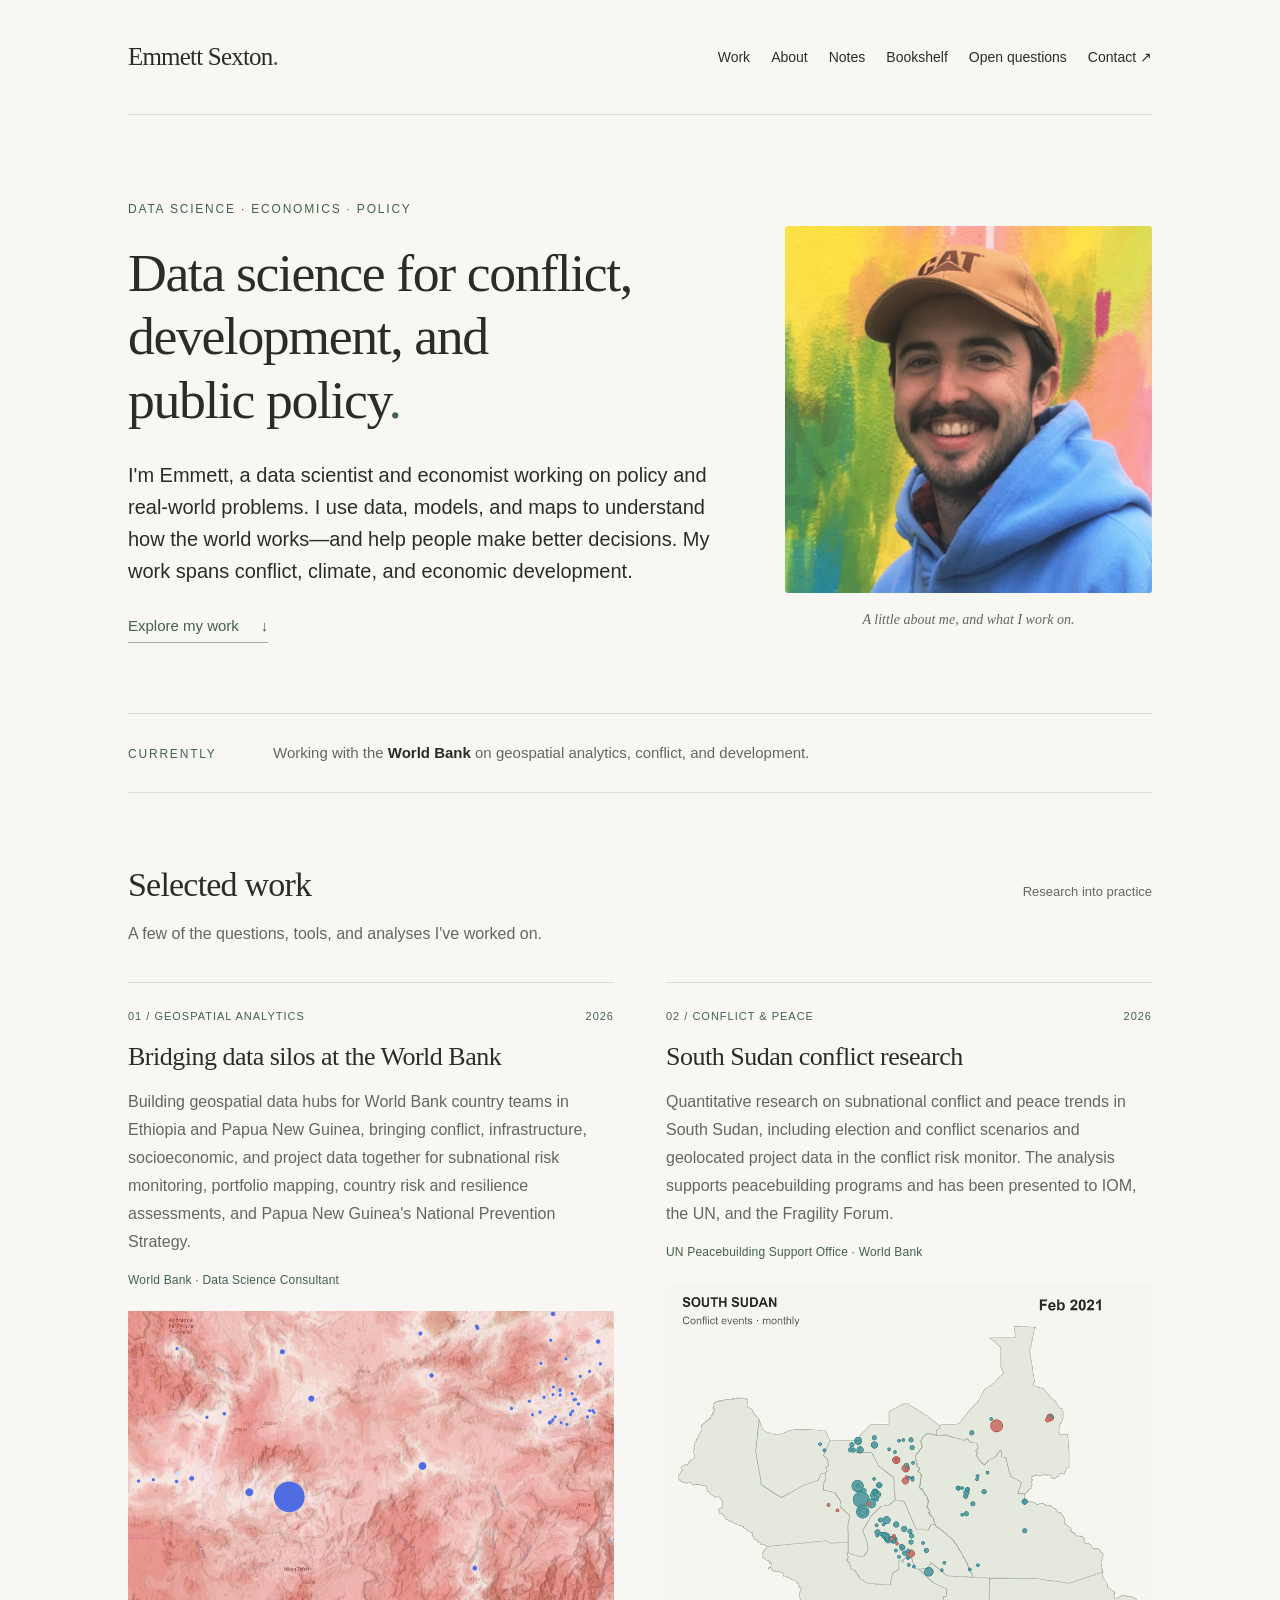
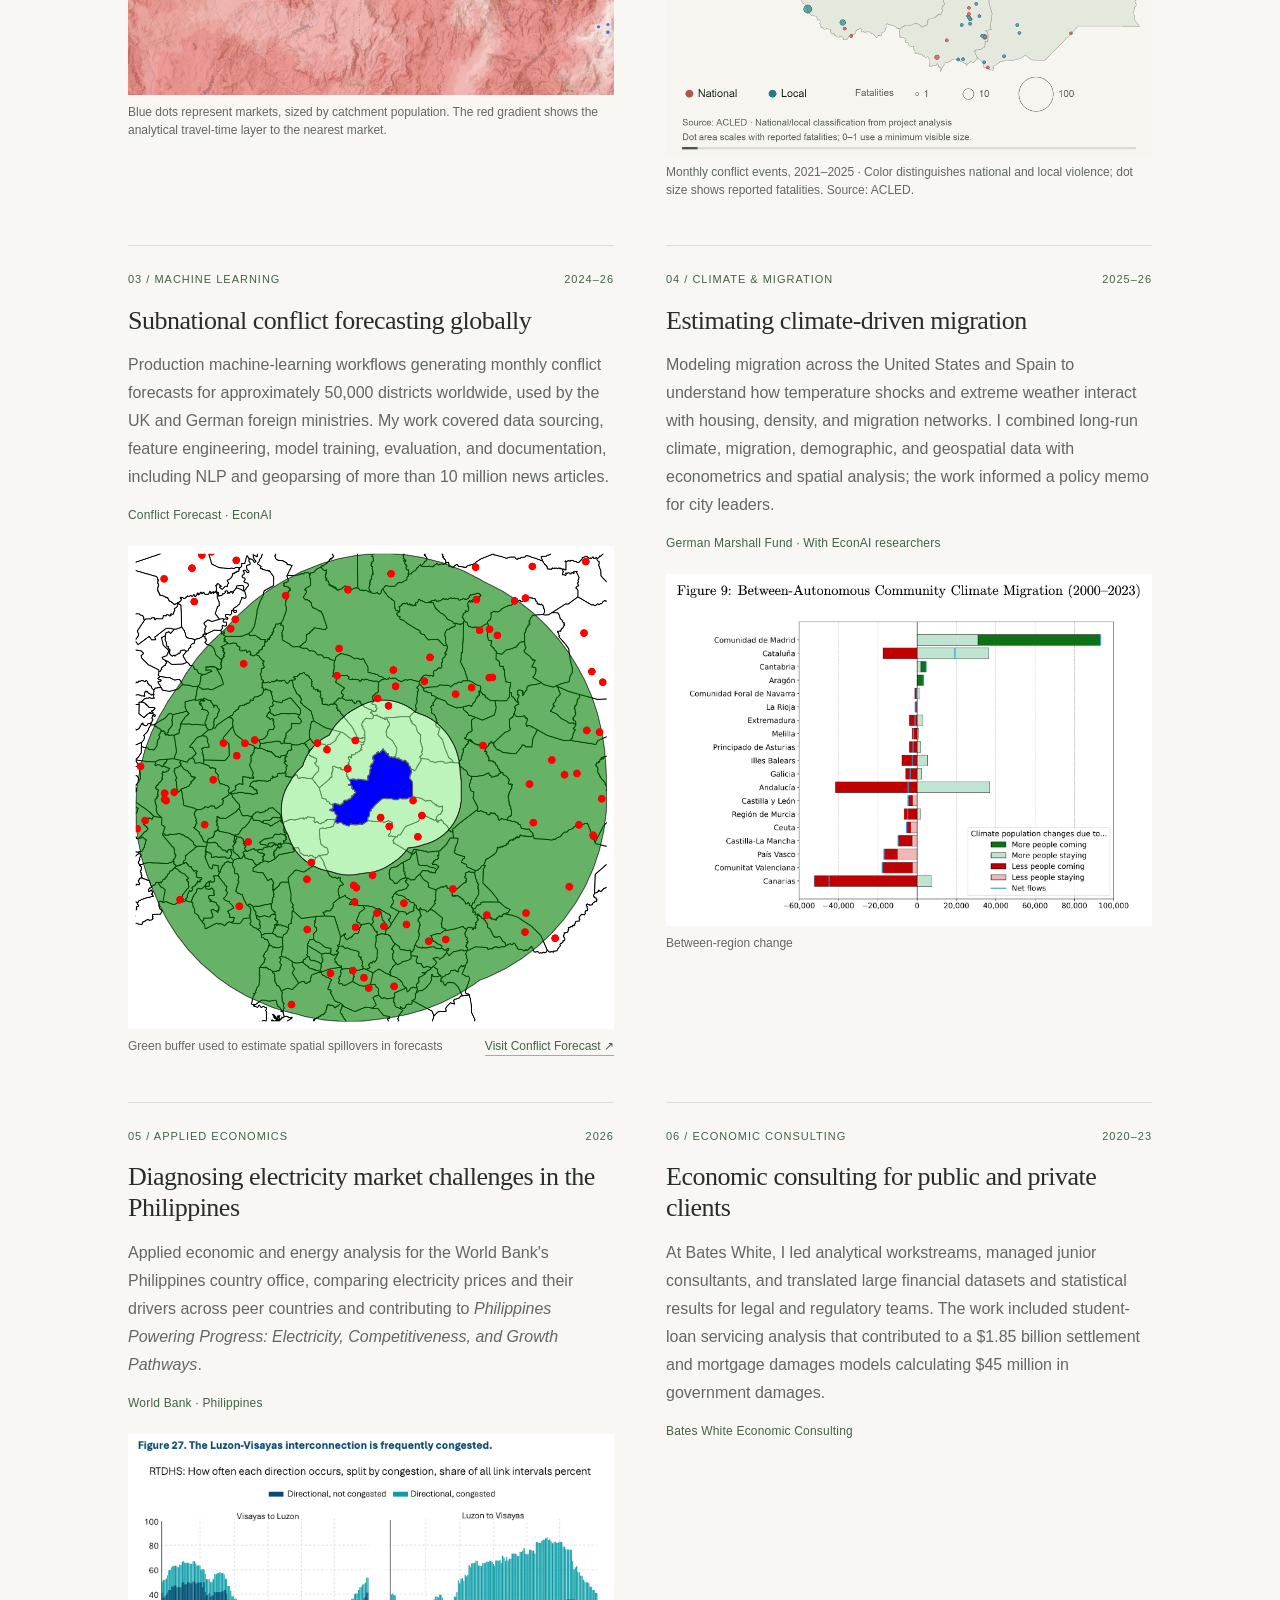
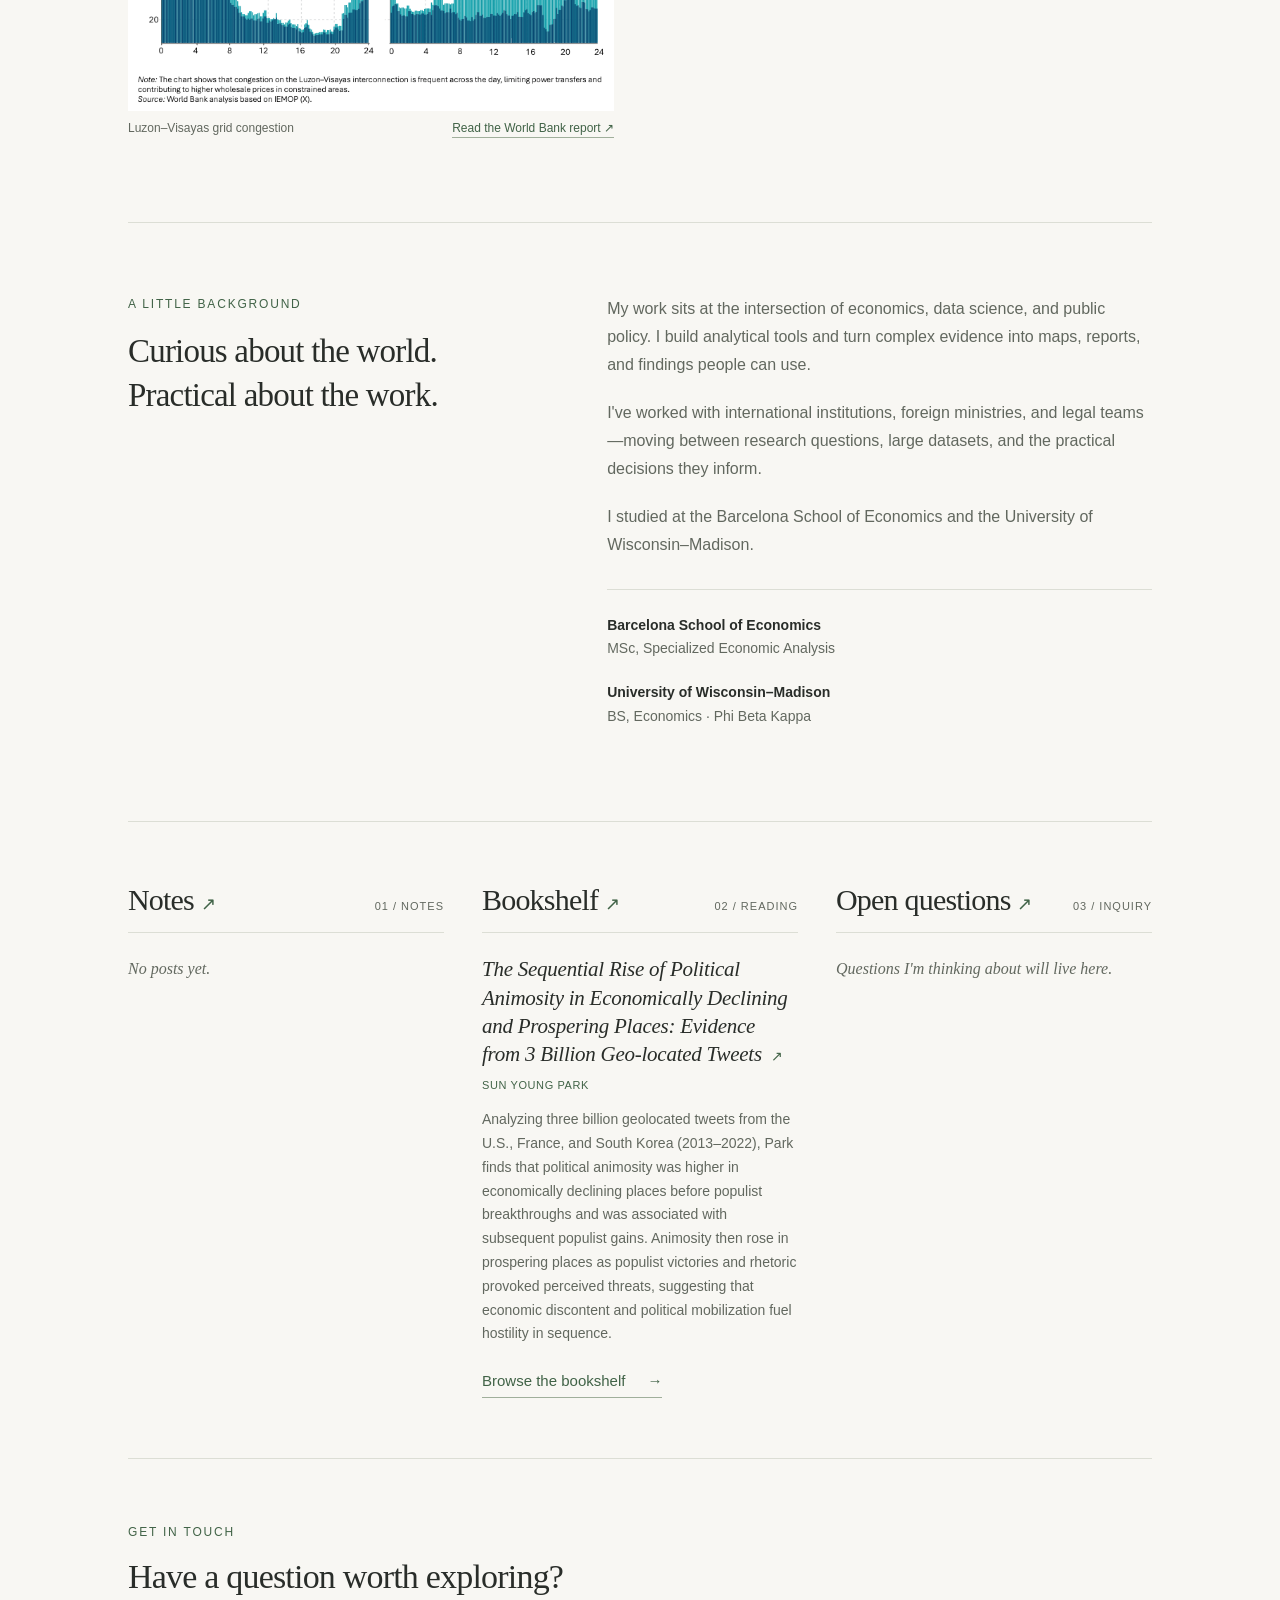
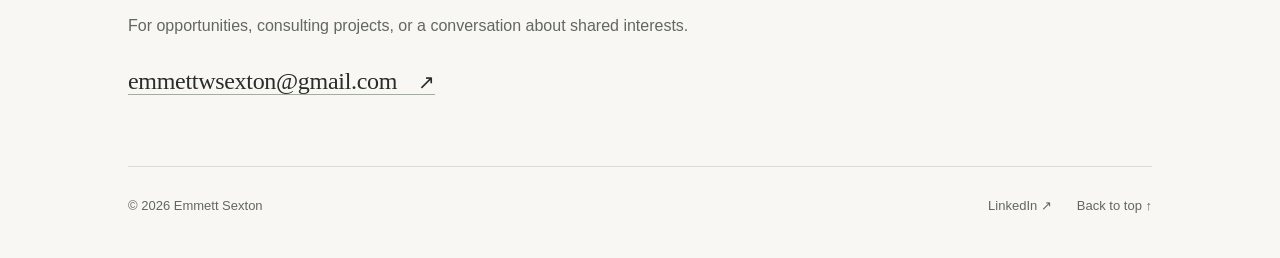
==== commit d74326f8: "Combine introduction into one paragraph" ====
--- a/index.html
+++ b/index.html
@@ -15,7 +15,7 @@
 <header><a class="name" href="#">Emmett Sexton<span class="name-dot">.</span></a><nav aria-label="Main navigation"><a href="#work">Work</a><a href="#about">About</a><a href="notes.html">Notes</a><a href="bookshelf.html">Bookshelf</a><a href="questions.html">Open questions</a><a href="#contact">Contact <span aria-hidden="true">↗</span></a></nav></header>
 <main id="main">
 <section class="intro" aria-labelledby="intro-title">
-<div class="intro-copy"><p class="eyebrow">DATA SCIENCE · ECONOMICS · POLICY</p><h1 id="intro-title">Data science for conflict,<br>development, and<br>public policy<span class="accent">.</span></h1><p class="lead">I'm Emmett, a data scientist and economist working on policy and real-world problems.</p><p>I use data, models, and maps to understand how the world works—and help people make better decisions. My work spans conflict, climate, and economic development.</p><a class="text-link" href="#work">Explore my work <span aria-hidden="true">↓</span></a></div>
+<div class="intro-copy"><p class="eyebrow">DATA SCIENCE · ECONOMICS · POLICY</p><h1 id="intro-title">Data science for conflict,<br>development, and<br>public policy<span class="accent">.</span></h1><p class="lead">I'm Emmett, a data scientist and economist working on policy and real-world problems. I use data, models, and maps to understand how the world works—and help people make better decisions. My work spans conflict, climate, and economic development.</p><a class="text-link" href="#work">Explore my work <span aria-hidden="true">↓</span></a></div>
 <figure class="portrait"><img src="assets/emmett-sexton.png" alt="Emmett smiling in a blue hoodie and tan cap in front of a colorful painted wall" width="800" height="800" fetchpriority="high"><figcaption>A little about me, and what I work on.</figcaption></figure>
 </section>
 <section class="currently" aria-label="Current work"><span class="eyebrow">CURRENTLY</span><p>Working with the <strong>World Bank</strong> on geospatial analytics, conflict, and development.</p></section>
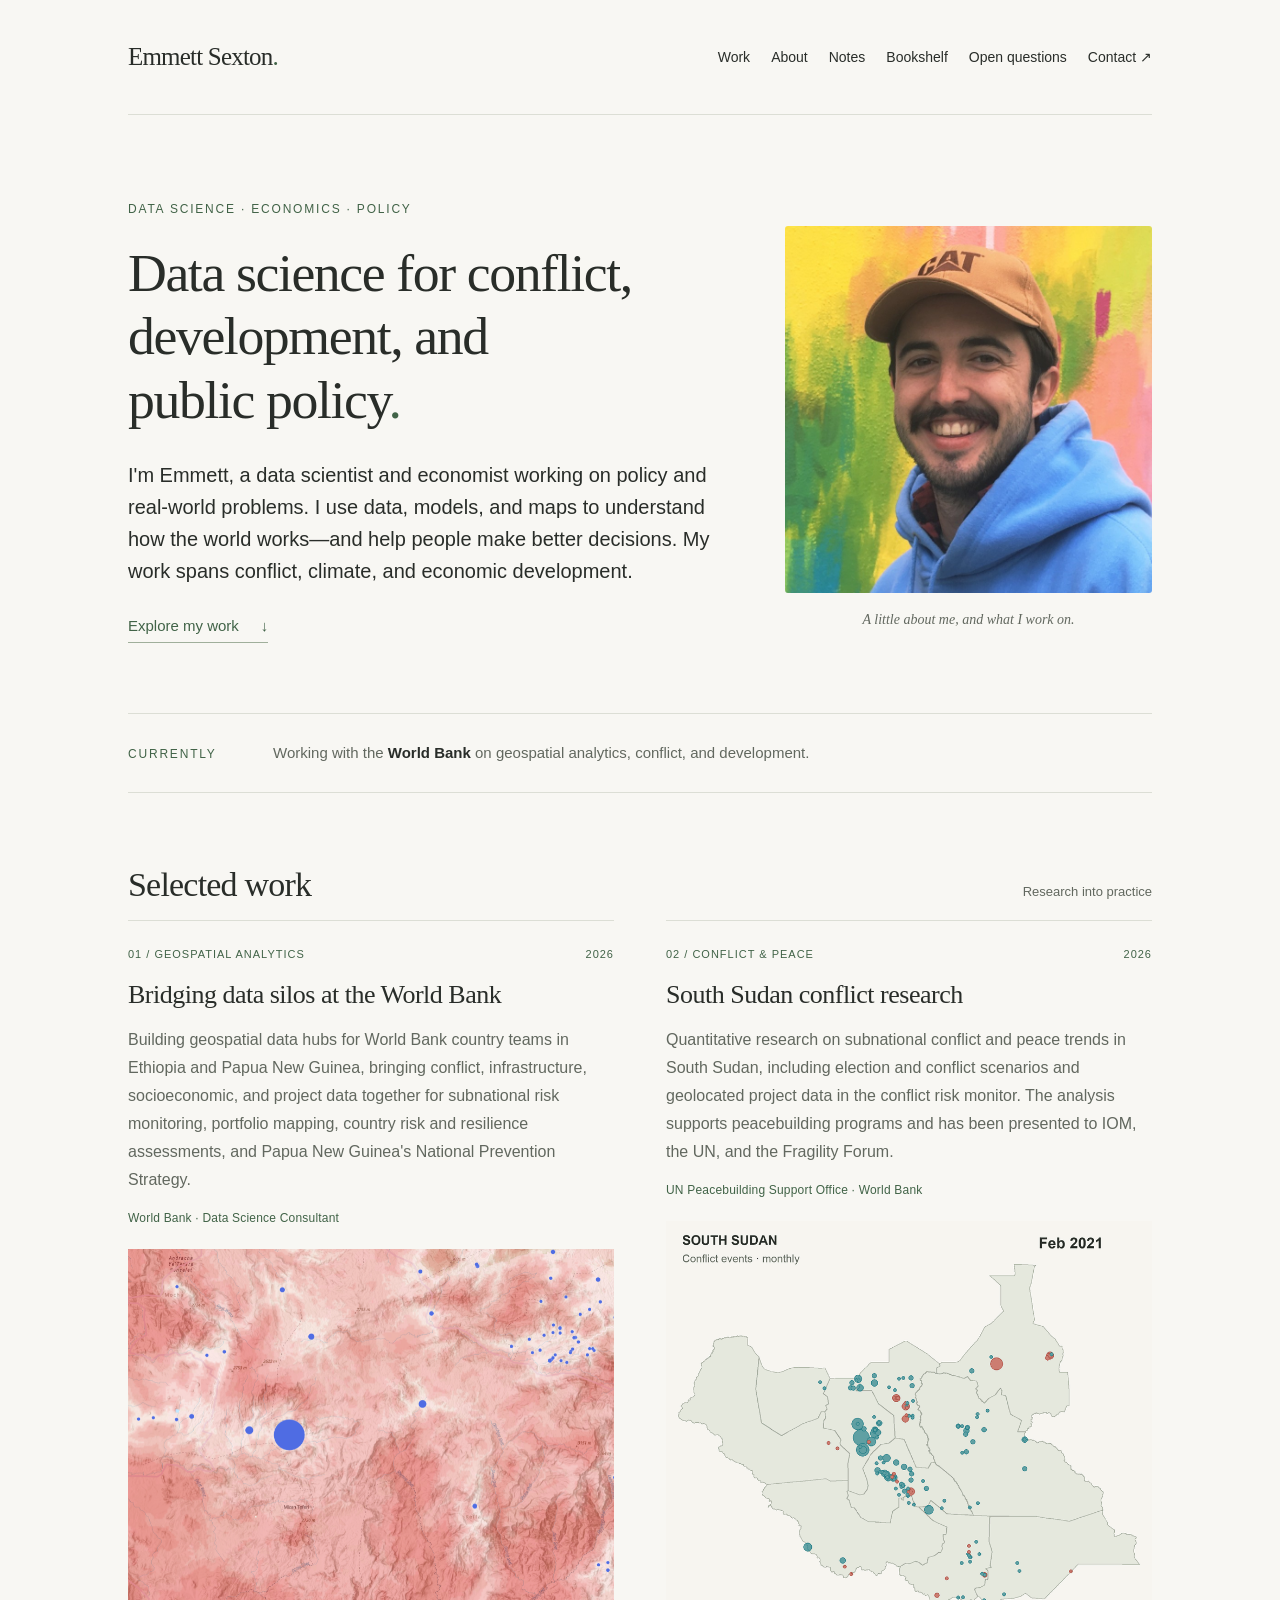
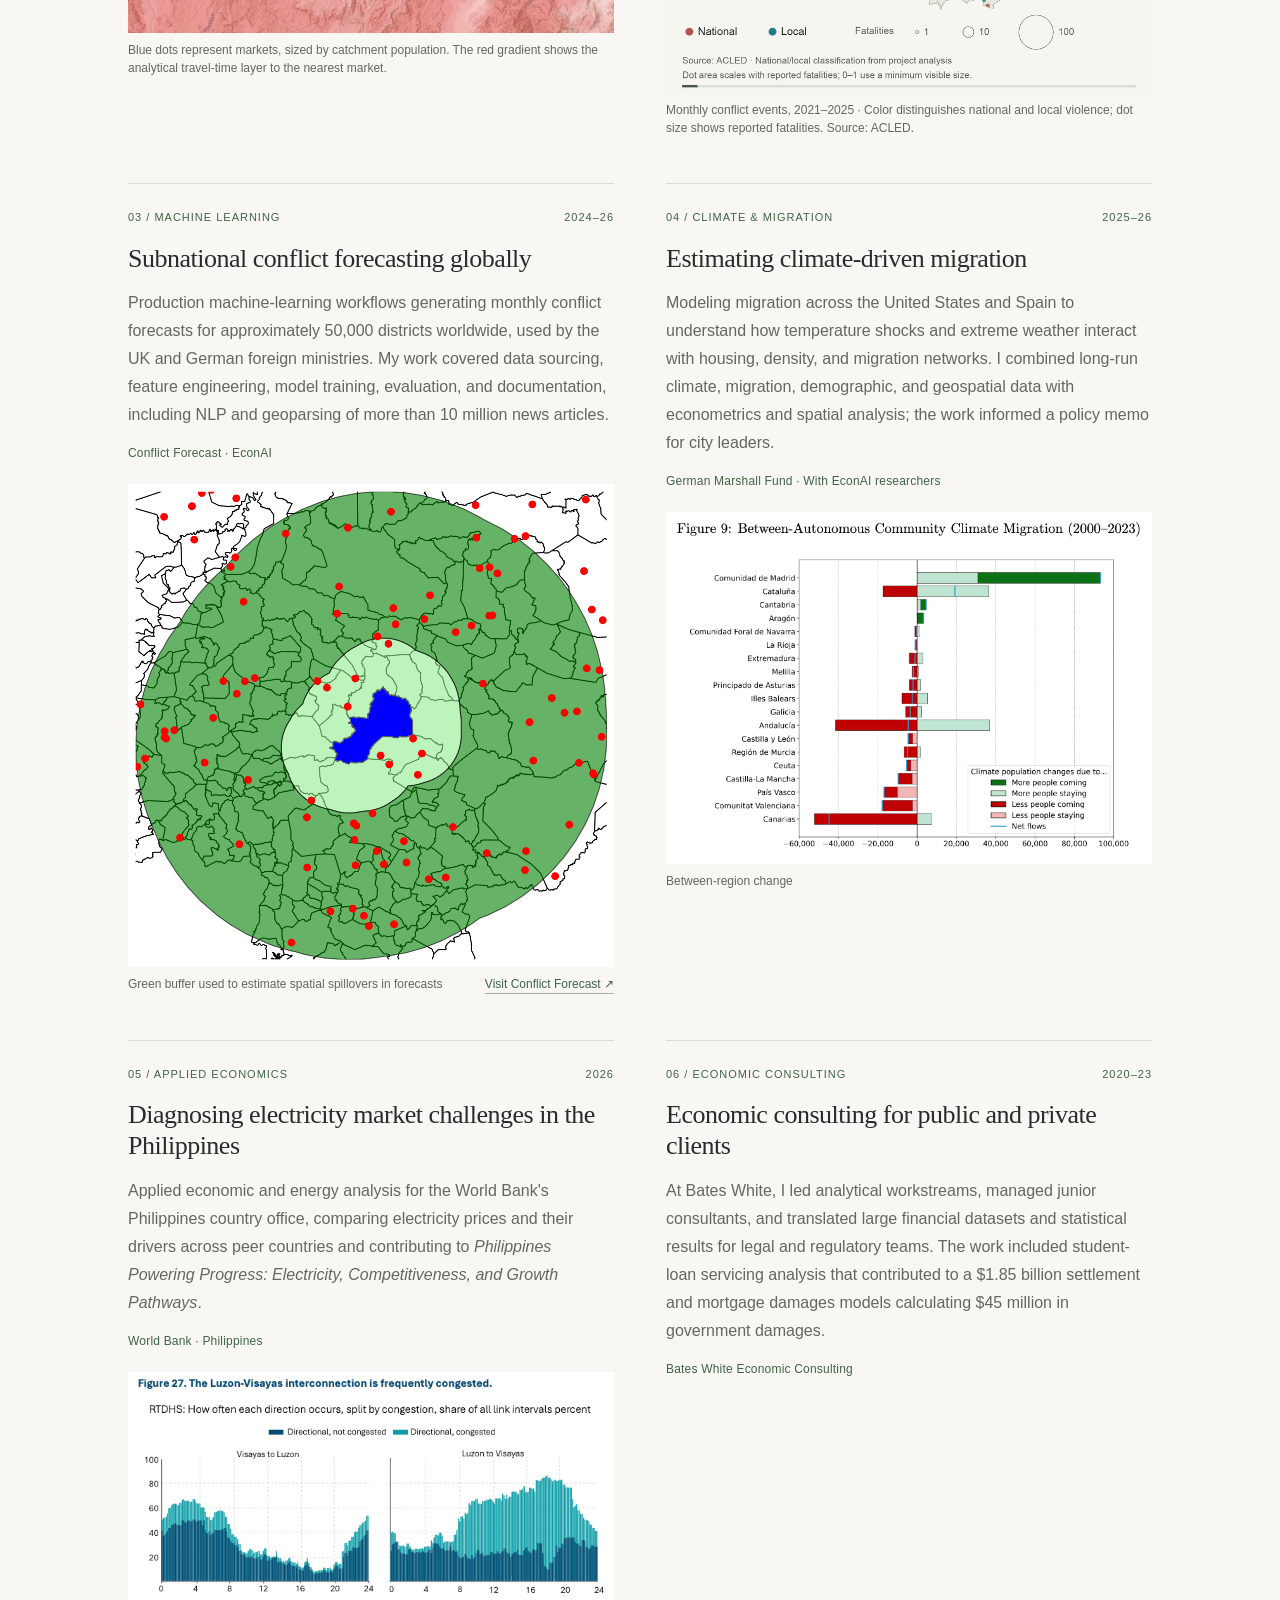
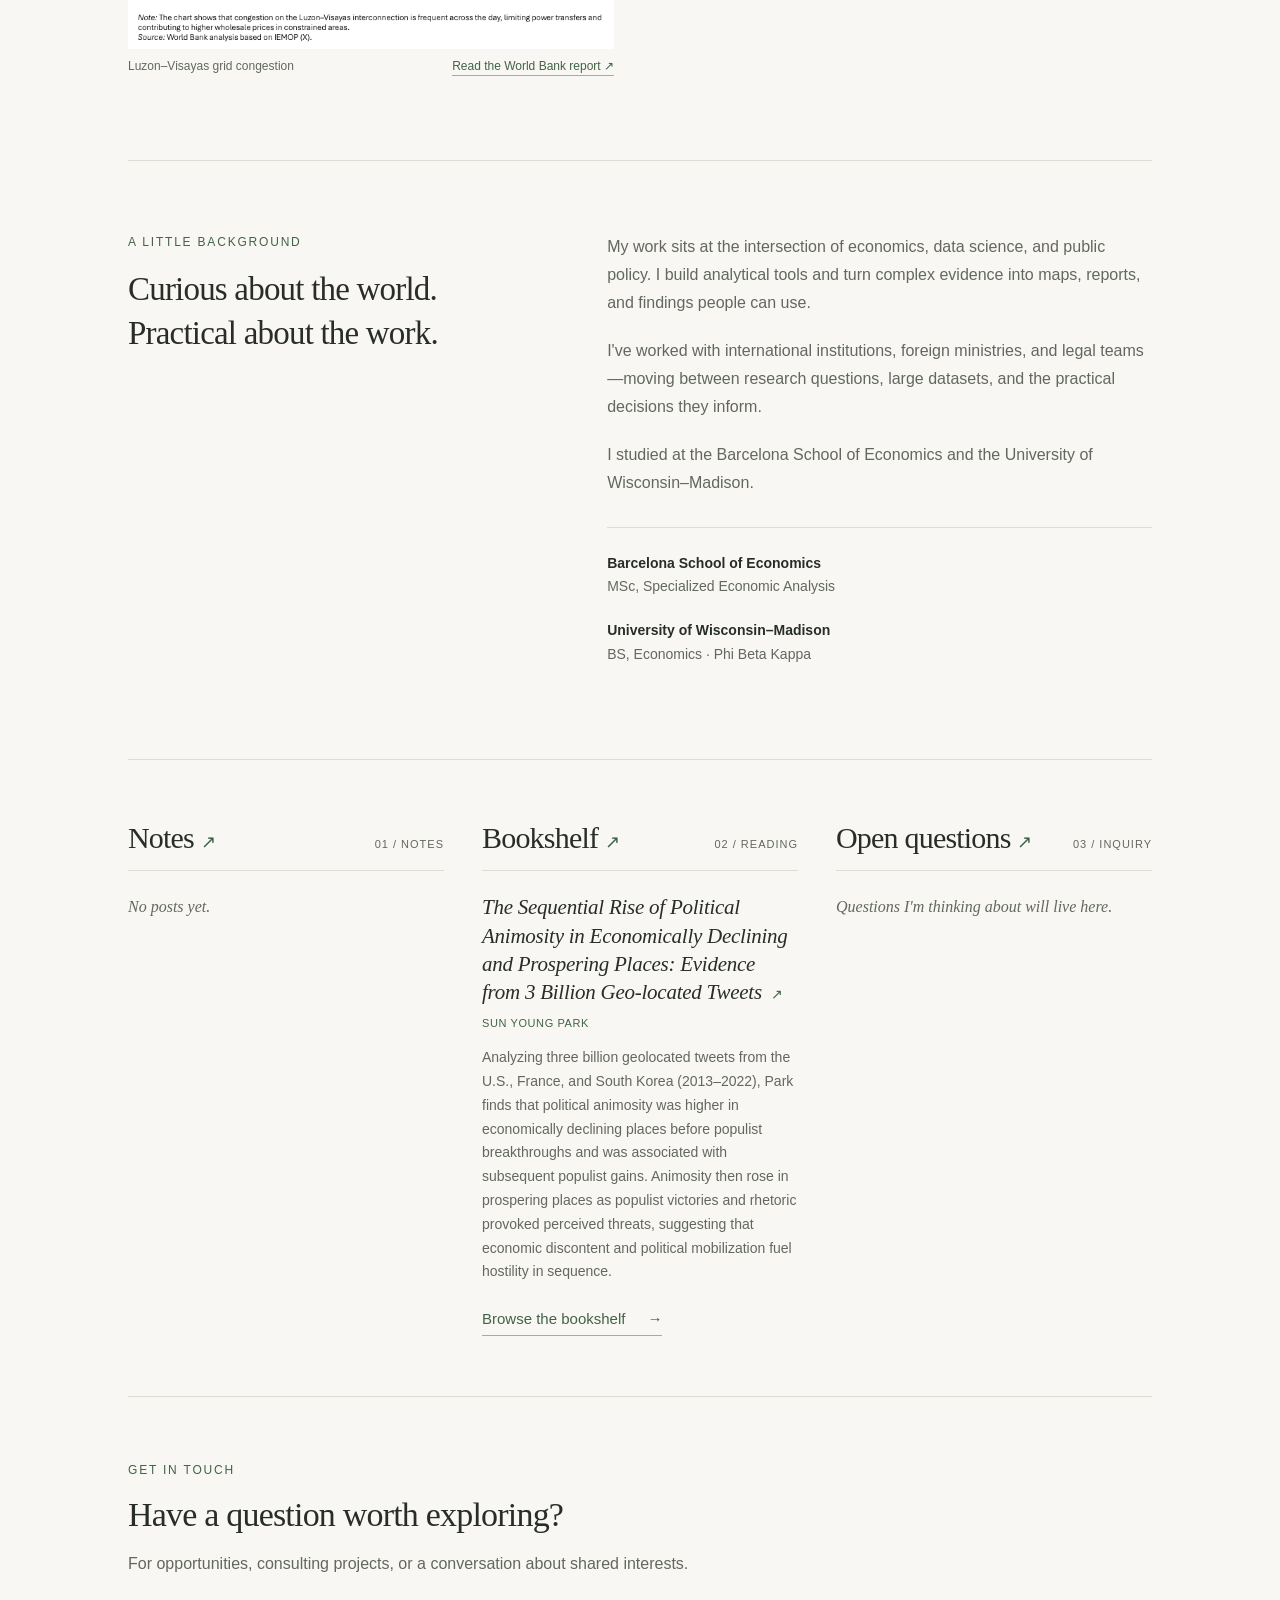
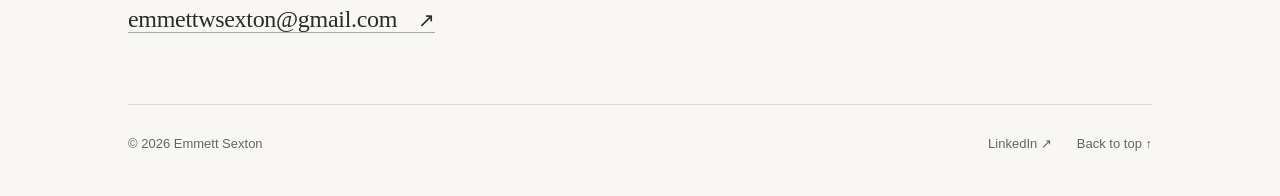
==== commit 9c4ad54e: "Remove selected work introductory sentence" ====
--- a/index.html
+++ b/index.html
@@ -19,7 +19,7 @@
 <figure class="portrait"><img src="assets/emmett-sexton.png" alt="Emmett smiling in a blue hoodie and tan cap in front of a colorful painted wall" width="800" height="800" fetchpriority="high"><figcaption>A little about me, and what I work on.</figcaption></figure>
 </section>
 <section class="currently" aria-label="Current work"><span class="eyebrow">CURRENTLY</span><p>Working with the <strong>World Bank</strong> on geospatial analytics, conflict, and development.</p></section>
-<section id="work" class="section"><div class="section-heading"><h2>Selected work</h2><span class="aside">Research into practice</span></div><p class="section-intro">A few of the questions, tools, and analyses I've worked on.</p>
+<section id="work" class="section"><div class="section-heading"><h2>Selected work</h2><span class="aside">Research into practice</span></div>
 <div class="projects">
 <article class="project"><div class="project-meta"><span>01 / GEOSPATIAL ANALYTICS</span><span>2026</span></div><h3>Bridging data silos at the World Bank</h3><p>Building geospatial data hubs for World Bank country teams in Ethiopia and Papua New Guinea, bringing conflict, infrastructure, socioeconomic, and project data together for subnational risk monitoring, portfolio mapping, country risk and resilience assessments, and Papua New Guinea's National Prevention Strategy.</p><p class="project-credit">World Bank · Data Science Consultant</p><figure class="project-visual"><a class="image-link" href="assets/work/ethiopia-market-access.png" target="_blank" rel="noopener" aria-label="Open the Ethiopia market access map at full size"><img src="assets/work/ethiopia-market-access.png" alt="Ethiopia market access map with blue dots sized by market catchment population and a red gradient showing analytical travel time to the nearest market" width="895" height="708" loading="lazy"></a><figcaption>Blue dots represent markets, sized by catchment population. The red gradient shows the analytical travel-time layer to the nearest market.</figcaption></figure></article>
 <article class="project"><div class="project-meta"><span>02 / CONFLICT & PEACE</span><span>2026</span></div><h3>South Sudan conflict research</h3><p>Quantitative research on subnational conflict and peace trends in South Sudan, including election and conflict scenarios and geolocated project data in the conflict risk monitor. The analysis supports peacebuilding programs and has been presented to IOM, the UN, and the Fragility Forum.</p><p class="project-credit">UN Peacebuilding Support Office · World Bank</p><figure class="project-visual"><a class="image-link" href="assets/work/south-sudan-conflict-events.gif" target="_blank" rel="noopener" aria-label="Open the animated South Sudan conflict event map at full size"><picture><source media="(prefers-reduced-motion: reduce)" srcset="assets/work/south-sudan-conflict-events-poster.png"><img src="assets/work/south-sudan-conflict-events.gif" alt="Animated monthly map of South Sudan conflict events, 2021–2025. Red dots indicate national violence and teal dots indicate local violence; dot area scales with reported fatalities." width="900" height="875" loading="lazy"></picture></a><figcaption>Monthly conflict events, 2021–2025 · Color distinguishes national and local violence; dot size shows reported fatalities. Source: ACLED.</figcaption></figure></article>
